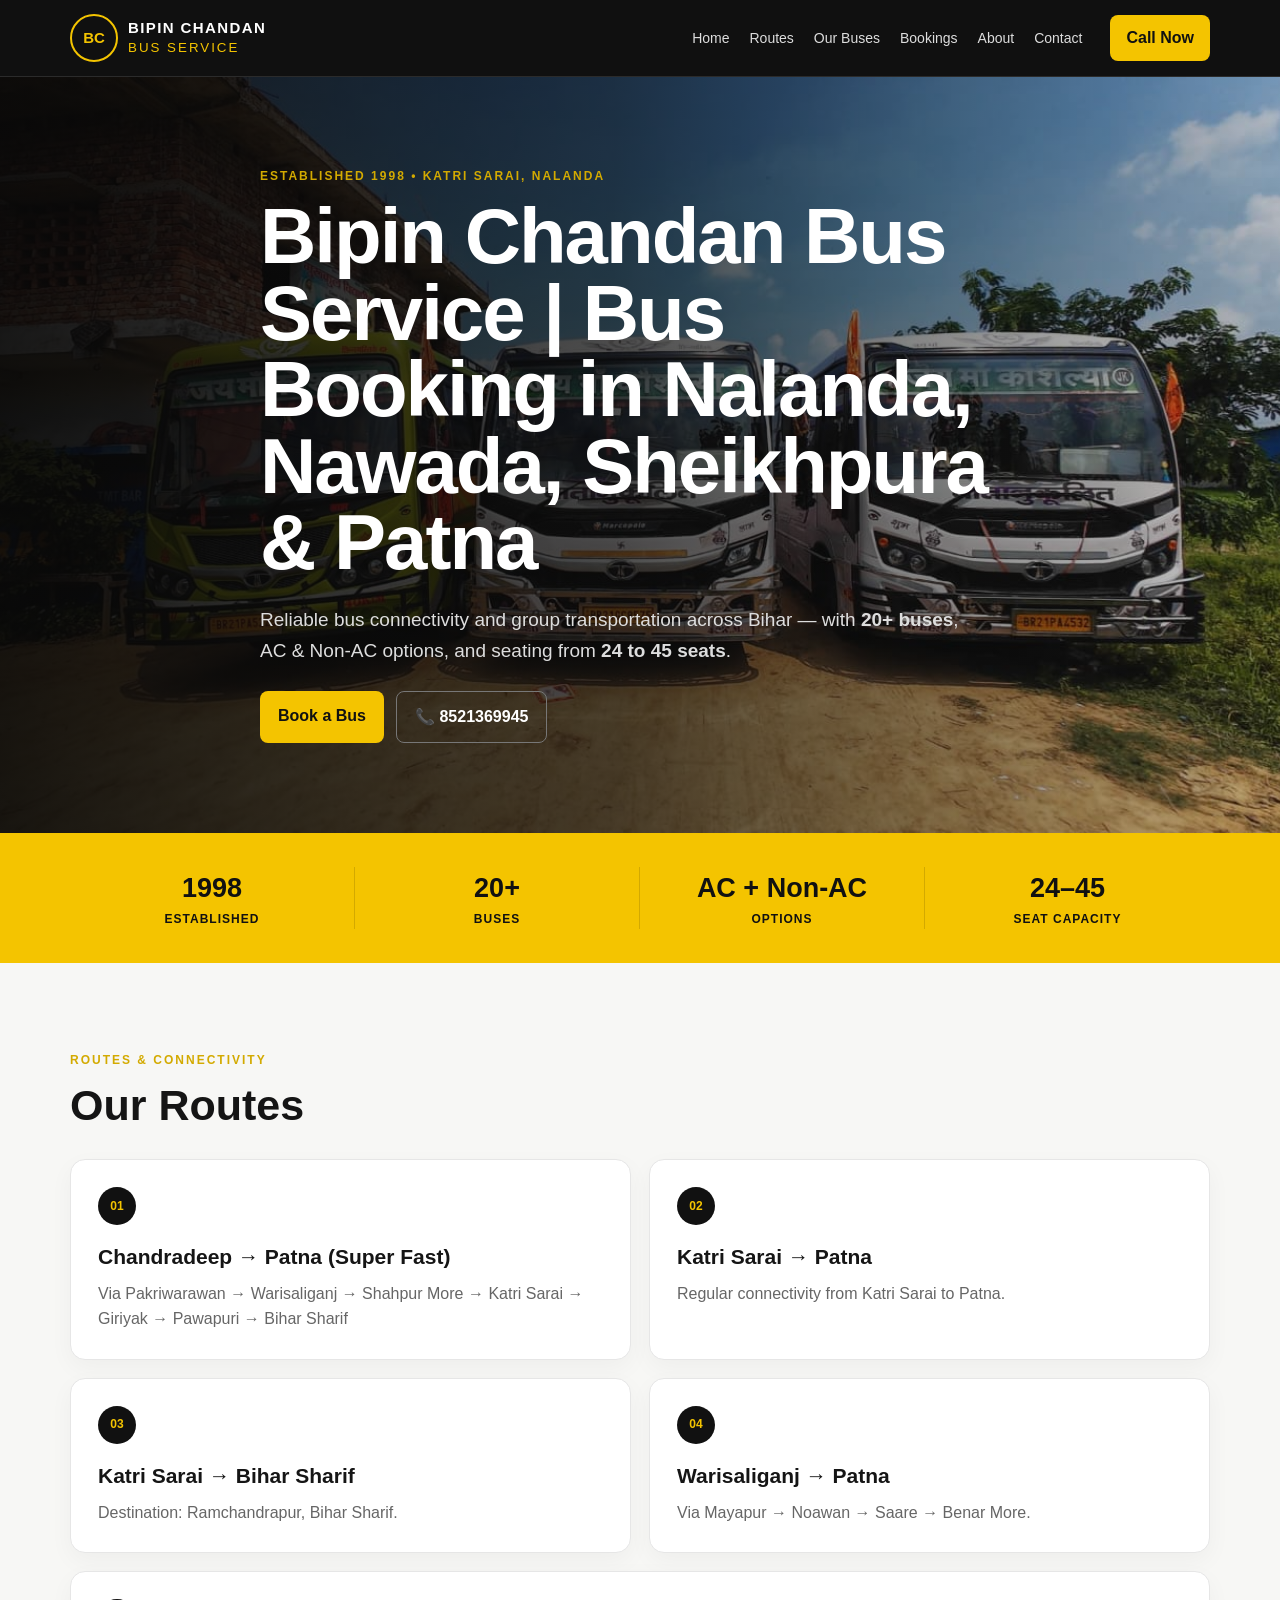
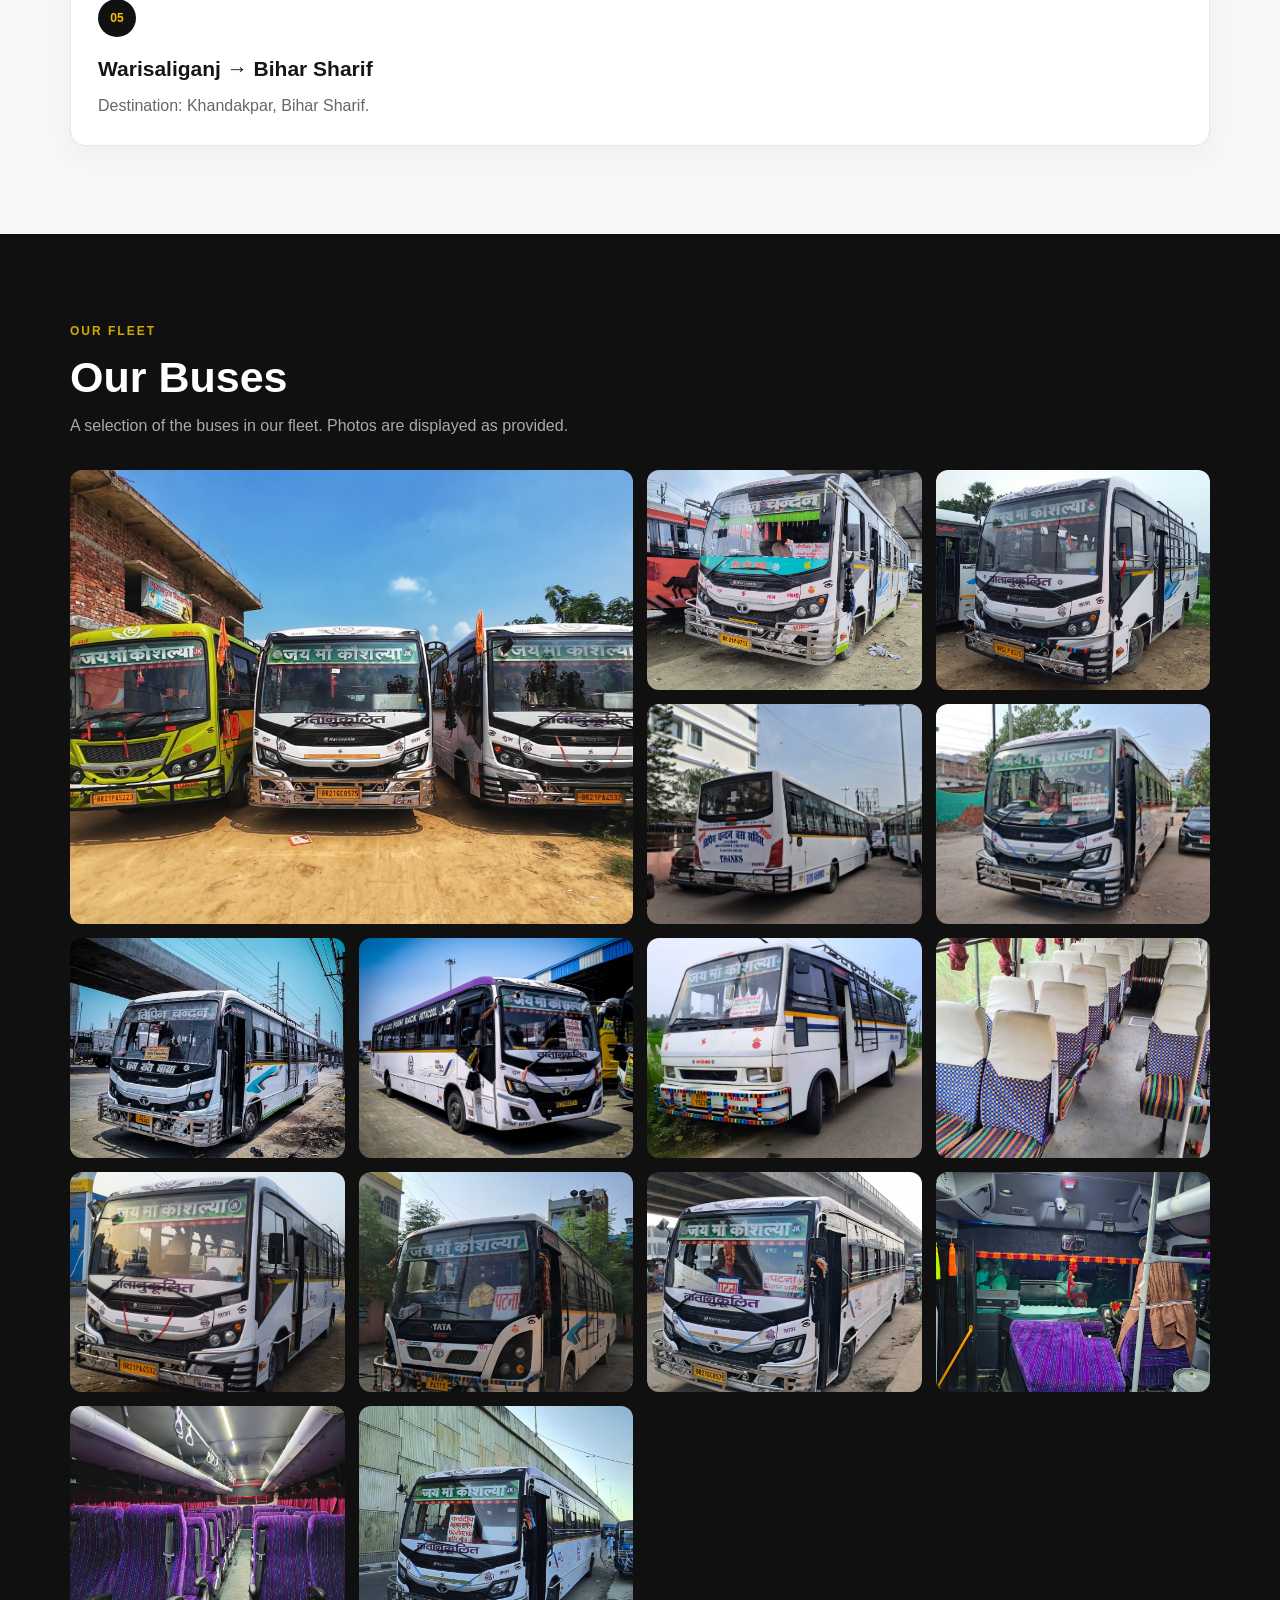
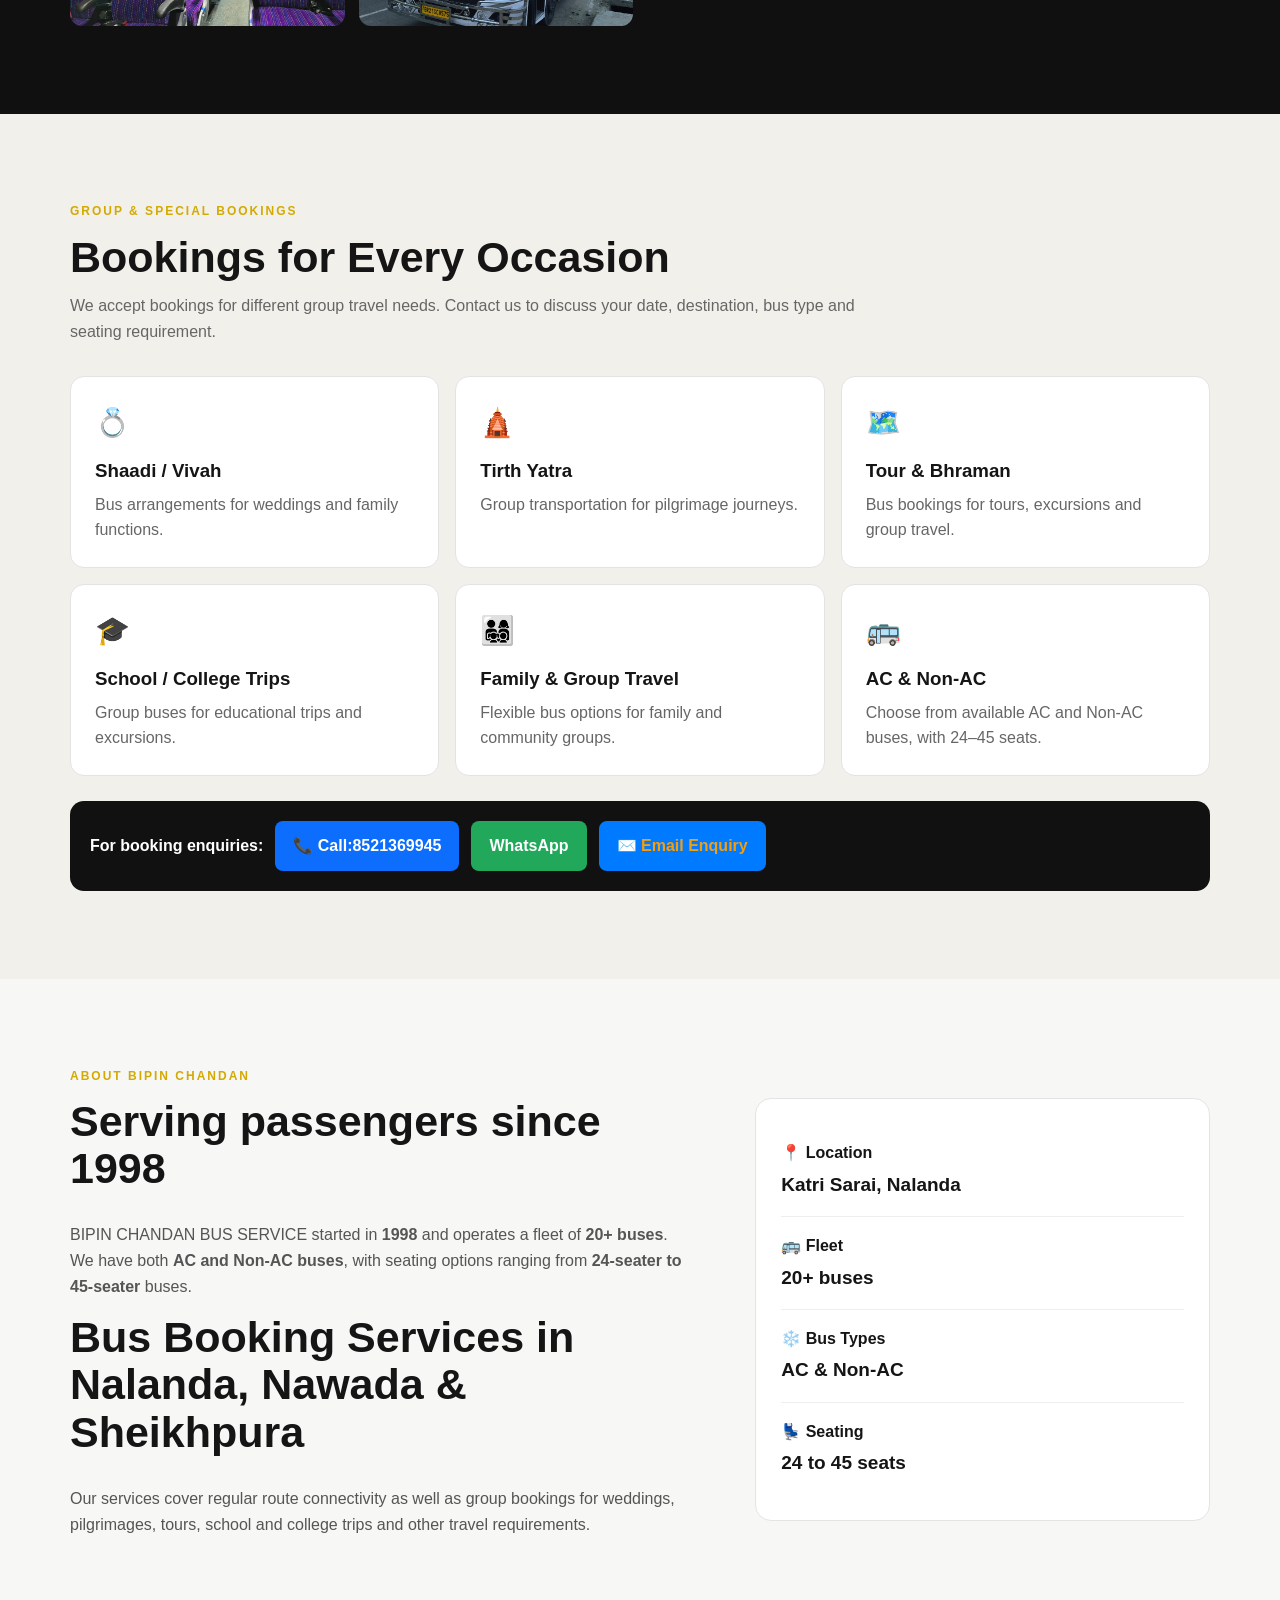
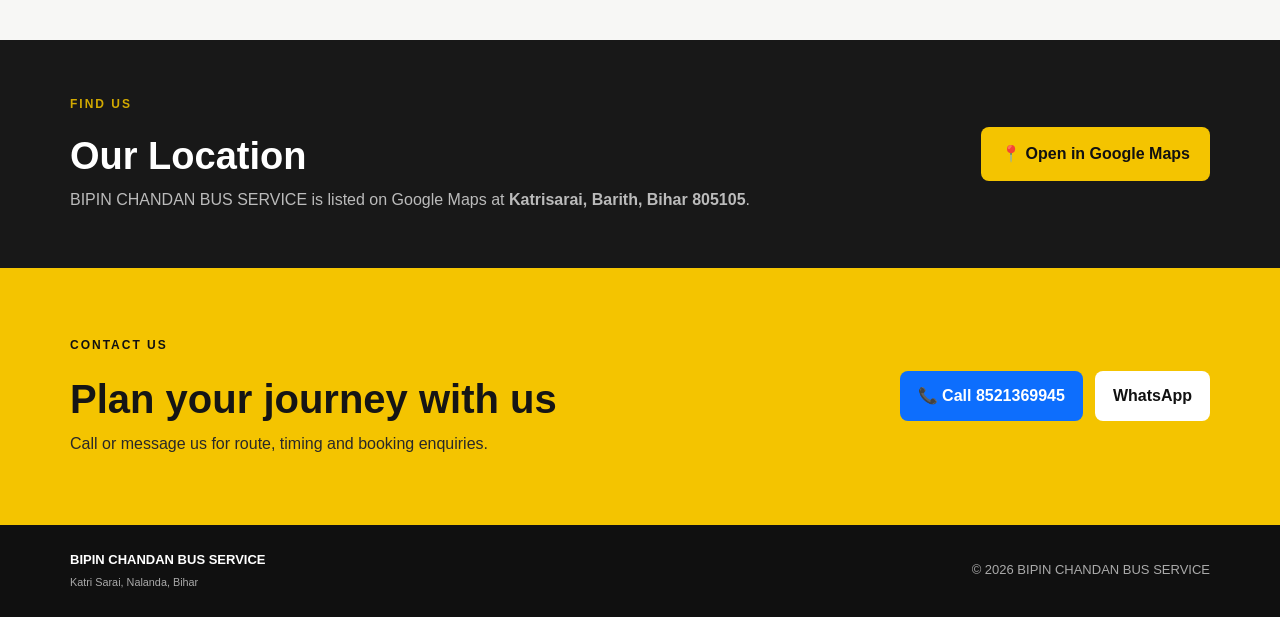
==== index.html @ 7e7c0ac3 "Update index.html" ====
<!DOCTYPE html>
<html lang="en">
<head>
<meta charset="UTF-8"><meta name="viewport" content="width=device-width, initial-scale=1.0">
<title>Bipin Chandan Bus Service | Bus Booking in Nalanda, Nawada & Sheikhpura, Bihar</title>

<meta name="description" content="Bipin Chandan Bus Service, Katri Sarai, Nalanda, Bihar — Bus booking services in Nalanda, Nawada and Sheikhpura. AC and Non-AC buses from 24 to 45 seats for weddings, tours, Tirth Yatra, school and college trips.">
<link rel="stylesheet" href="style.css">
</head>
<body>
<header><div class="container nav">
<a class="brand" href="#home"><div class="brand-icon">BC</div><span><b>BIPIN CHANDAN</b><small>BUS SERVICE</small></span></a>
<nav><a href="#home">Home</a><a href="#routes">Routes</a><a href="#fleet">Our Buses</a><a href="#bookings">Bookings</a><a href="#about">About</a><a href="#contact">Contact</a></nav>
<a class="call" href="tel:8521369945">Call Now</a>
</div></header>

<section id="home" class="hero">
<div class="hero-overlay"></div><div class="container hero-content">
<p class="eyebrow">ESTABLISHED 1998 • KATRI SARAI, NALANDA</p>
<h1>Bipin Chandan Bus Service | Bus Booking in Nalanda, Nawada, Sheikhpura & Patna</h1>
<p>Reliable bus connectivity and group transportation across Bihar — with <b>20+ buses</b>, AC &amp; Non-AC options, and seating from <b>24 to 45 seats</b>.</p>
<div class="buttons"><a class="btn yellow" href="#bookings">Book a Bus</a><a class="btn outline" href="tel:8521369945">📞 8521369945</a></div>
</div></section>

<section class="stats"><div class="container stat-grid">
<div><strong>1998</strong><span>Established</span></div><div><strong>20+</strong><span>Buses</span></div><div><strong>AC + Non-AC</strong><span>Options</span></div><div><strong>24–45</strong><span>Seat Capacity</span></div>
</div></section>

<section id="routes" class="section"><div class="container">
<p class="eyebrow">ROUTES &amp; CONNECTIVITY</p><h2>Our Routes</h2>
<div class="routes">
<article><span>01</span><h3>Chandradeep → Patna (Super Fast) </h3><p>  Via Pakriwarawan → Warisaliganj → Shahpur More → Katri Sarai → Giriyak → Pawapuri → Bihar Sharif </p></article>
<article><span>02</span><h3>Katri Sarai → Patna</h3><p>Regular connectivity from Katri Sarai to Patna.</p></article>
<article><span>03</span><h3>Katri Sarai → Bihar Sharif</h3><p>Destination: Ramchandrapur, Bihar Sharif.</p></article>
<article><span>04</span><h3>Warisaliganj → Patna</h3><p>Via Mayapur → Noawan → Saare → Benar More.</p></article>
<article><span>05</span><h3>Warisaliganj → Bihar Sharif</h3><p>Destination: Khandakpar, Bihar Sharif.</p></article>
</div>
</div></section>

<section id="fleet" class="section dark"><div class="container">
<p class="eyebrow">OUR FLEET</p><h2>Our Buses</h2><p class="lead">A selection of the buses in our fleet. Photos are displayed as provided.</p>
<div class="gallery">
<figure class="large"><img src="images/bus-1.jpeg" alt="Bipin Chandan Bus Service bus photo 1" loading="lazy"></figure><figure class=""><img src="images/bus-2.jpeg" alt="Bipin Chandan Bus Service bus photo 2" loading="lazy"></figure><figure class=""><img src="images/bus-3.jpeg" alt="Bipin Chandan Bus Service bus photo 3" loading="lazy"></figure><figure class=""><img src="images/bus-4.jpeg" alt="Bipin Chandan Bus Service bus photo 4" loading="lazy"></figure><figure class=""><img src="images/bus-5.jpeg" alt="Bipin Chandan Bus Service bus photo 5" loading="lazy"></figure><figure class=""><img src="images/bus-6.jpeg" alt="Bipin Chandan Bus Service bus photo 6" loading="lazy"></figure><figure class=""><img src="images/bus-7.jpeg" alt="Bipin Chandan Bus Service bus photo 7" loading="lazy"></figure><figure class=""><img src="images/bus-8.jpeg" alt="Bipin Chandan Bus Service bus photo 8" loading="lazy"></figure><figure class=""><img src="images/bus-9.jpeg" alt="Bipin Chandan Bus Service bus photo 9" loading="lazy"></figure><figure class=""><img src="images/bus-10.jpeg" alt="Bipin Chandan Bus Service bus photo 10" loading="lazy"></figure><figure class=""><img src="images/bus-11.jpeg" alt="Bipin Chandan Bus Service bus photo 11" loading="lazy"></figure><figure class=""><img src="images/bus-12.jpeg" alt="Bipin Chandan Bus Service bus photo 12" loading="lazy"></figure><figure class=""><img src="images/bus-13.jpeg" alt="Bipin Chandan Bus Service bus photo 13" loading="lazy"></figure><figure class=""><img src="images/bus-14.jpeg" alt="Bipin Chandan Bus Service bus photo 14" loading="lazy"></figure><figure class=""><img src="images/bus-15.jpeg" alt="Bipin Chandan Bus Service bus photo 15" loading="lazy"></figure>
</div>
</div></section>

<section id="bookings" class="section booking"><div class="container">
<p class="eyebrow">GROUP &amp; SPECIAL BOOKINGS</p><h2>Bookings for Every Occasion</h2>
<p class="lead2">We accept bookings for different group travel needs. Contact us to discuss your date, destination, bus type and seating requirement.</p>
<div class="booking-grid">
<div><div class="booking-icon">💍</div><h3>Shaadi / Vivah</h3><p>Bus arrangements for weddings and family functions.</p></div>
<div><div class="booking-icon">🛕</div><h3>Tirth Yatra</h3><p>Group transportation for pilgrimage journeys.</p></div>
<div><div class="booking-icon">🗺️</div><h3>Tour &amp; Bhraman</h3><p>Bus bookings for tours, excursions and group travel.</p></div>
<div><div class="booking-icon">🎓</div><h3>School / College Trips</h3><p>Group buses for educational trips and excursions.</p></div>
<div><div class="booking-icon">👨‍👩‍👧‍👦</div><h3>Family &amp; Group Travel</h3><p>Flexible bus options for family and community groups.</p></div>
<div><div class="booking-icon">🚌</div><h3>AC &amp; Non-AC</h3><p>Choose from available AC and Non-AC buses, with 24–45 seats.</p></div>
</div>
<div class="booking-cta"><b>For booking enquiries:</b><a class="btn black" href="tel:8521369945">📞 Call:8521369945</a><a class="btn whatsapp" target="_blank" href="https://wa.me/918521369945?text=Hello%20BIPIN%20CHANDAN%20BUS%20SERVICE%2C%20I%20want%20to%20make%20a%20bus%20booking.">WhatsApp <a class="btn email" href="mailto:bipinchandanbusservice@gmail.com">
  ✉️ Email Enquiry
</a></a></div>
</div></section> 

<section id="about" class="section"><div class="container about">
<div><p class="eyebrow">ABOUT BIPIN CHANDAN</p><h2>Serving passengers since 1998</h2>
<p>BIPIN CHANDAN BUS SERVICE started in <b>1998</b> and operates a fleet of <b>20+ buses</b>. We have both <b>AC and Non-AC buses</b>, with seating options ranging from <b>24-seater to 45-seater</b> buses.</p>
<h2>Bus Booking Services in Nalanda, Nawada & Sheikhpura</h2> 
<p>Our services cover regular route connectivity as well as group bookings for weddings, pilgrimages, tours, school and college trips and other travel requirements.</p>
</div>
<div class="facts"><div><b>📍 Location</b><strong>Katri Sarai, Nalanda</strong></div><div><b>🚌 Fleet</b><strong>20+ buses</strong></div><div><b>❄️ Bus Types</b><strong>AC &amp; Non-AC</strong></div><div><b>💺 Seating</b><strong>24 to 45 seats</strong></div></div>
</div></section>

<section class="map-section"><div class="container map-inner">
<div><p class="eyebrow">FIND US</p><h2>Our Location</h2><p>BIPIN CHANDAN BUS SERVICE is listed on Google Maps at <b>Katrisarai, Barith, Bihar 805105</b>.</p></div>
<a class="map-btn" target="_blank" href="https://www.google.com/maps/search/?api=1&query=Bipin%20Chandan%20Bus%20Service%2C%20Katrisarai%2C%20Barith%2C%20Bihar%20805105&query_place_id=ChIJ19U-9mxZ8jkRuvZcLR-6-lc">📍 Open in Google Maps</a>
</div></section>

<section id="contact" class="contact"><div class="container contact-inner">
<div><p class="eyebrow darkey">CONTACT US</p><h2>Plan your journey with us</h2><p>Call or message us for route, timing and booking enquiries.</p></div>
<div class="buttons"><a class="btn black" href="tel:8521369945">📞 Call 8521369945</a><a class="btn white" target="_blank" href="https://wa.me/918521369945?text=Hello%20BIPIN%20CHANDAN%20BUS%20SERVICE%2C%20I%20want%20to know about your bus service.">WhatsApp</a></div>
</div></section>
<footer><div class="container foot"><div><b>BIPIN CHANDAN BUS SERVICE</b><small>Katri Sarai, Nalanda, Bihar</small></div><div>© 2026 BIPIN CHANDAN BUS SERVICE</div></div></footer>
---- style.css ----
*{box-sizing:border-box;margin:0;padding:0}html{scroll-behavior:smooth}body{font-family:Arial,Helvetica,sans-serif;background:#f7f7f5;color:#151515;line-height:1.6}.container{width:min(1140px,92%);margin:auto}header{position:sticky;top:0;z-index:20;background:#101010;color:#fff;border-bottom:1px solid #2b2b2b}.nav{min-height:76px;display:flex;align-items:center;gap:28px}.brand{display:flex;align-items:center;gap:10px;color:#fff;text-decoration:none;margin-right:auto}.brand-icon{width:48px;height:48px;border:2px solid #f4c400;border-radius:50%;display:flex;align-items:center;justify-content:center;color:#f4c400;font-weight:900;font-size:15px}.brand b,.brand small{display:block;line-height:1.1}.brand b{letter-spacing:1.4px;font-size:15px}.brand small{color:#f4c400;letter-spacing:2px;margin-top:4px}.nav nav{display:flex;gap:20px}.nav nav a{color:#ddd;text-decoration:none;font-size:14px}.call{background:#f4c400;color:#111;text-decoration:none;font-weight:800;padding:10px 16px;border-radius:8px}.hero{position:relative;min-height:650px;display:flex;align-items:center;background:url('images/bus-1.jpeg') center/cover no-repeat;color:#fff}.hero-overlay{position:absolute;inset:0;background:linear-gradient(90deg,#080808ed 0%,#080808b8 48%,#08080835 100%)}.hero-content{position:relative;padding:90px 0;max-width:760px}.eyebrow{color:#d3aa00;font-size:12px;font-weight:900;letter-spacing:2px;margin-bottom:12px}.hero h1{font-size:clamp(44px,6.5vw,78px);line-height:.98;letter-spacing:-2px}.hero h1 span{color:#f4c400}.hero p:not(.eyebrow){font-size:19px;color:#ddd;max-width:700px;margin:25px 0}.buttons{display:flex;gap:12px;flex-wrap:wrap}.btn{display:inline-block;text-decoration:none;font-weight:800;border-radius:8px;padding:12px 18px}.yellow{background:#f4c400;color:#111}.outline{border:1px solid #777;color:#fff}.stats{background:#f4c400;color:#111}.stat-grid{display:grid;grid-template-columns:repeat(4,1fr);min-height:130px;align-items:center;text-align:center}.stat-grid div{border-right:1px solid #0002}.stat-grid div:last-child{border:0}.stat-grid strong,.stat-grid span{display:block}.stat-grid strong{font-size:27px}.stat-grid span{font-size:12px;font-weight:800;letter-spacing:1px;text-transform:uppercase}.section{padding:88px 0}.section h2{font-size:43px;line-height:1.1;margin-bottom:30px}.routes{display:grid;grid-template-columns:repeat(2,1fr);gap:18px}.routes article{background:#fff;border:1px solid #e6e6e6;border-radius:15px;padding:27px;box-shadow:0 8px 25px #0000000a}.routes article:last-child{grid-column:span 2}.routes span{display:inline-flex;width:38px;height:38px;align-items:center;justify-content:center;border-radius:50%;background:#111;color:#f4c400;font-weight:900;font-size:12px;margin-bottom:15px}.routes h3{font-size:21px;margin-bottom:7px}.routes p{color:#666}.dark{background:#101010;color:#fff}.lead{color:#aaa;margin-top:-18px;margin-bottom:32px}.gallery{display:grid;grid-template-columns:repeat(4,1fr);grid-auto-rows:220px;gap:14px}.gallery figure{overflow:hidden;border-radius:12px;background:#222}.gallery figure.large{grid-column:span 2;grid-row:span 2}.gallery img{width:100%;height:100%;object-fit:cover;display:block;transition:transform .4s}.gallery figure:hover img{transform:scale(1.04)}.booking{background:#f2f0eb}.lead2{color:#666;max-width:800px;margin:-18px 0 32px}.booking-grid{display:grid;grid-template-columns:repeat(3,1fr);gap:16px}.booking-grid>div{background:#fff;border:1px solid #e3e3e3;border-radius:14px;padding:24px}.booking-icon{font-size:28px;margin-bottom:10px}.booking-grid h3{margin-bottom:6px}.booking-grid p{color:#666}.booking-cta{margin-top:25px;background:#111;color:#fff;border-radius:14px;padding:20px;display:flex;align-items:center;gap:12px;flex-wrap:wrap}.black{background:#111;color:#fff}.whatsapp{background:#22a85a;color:#fff}.about{display:grid;grid-template-columns:1.15fr .85fr;gap:70px;align-items:center}.about p:not(.eyebrow){color:#555;margin-bottom:15px}.facts{background:#fff;border:1px solid #e4e4e4;border-radius:16px;padding:25px}.facts div{padding:16px 0;border-bottom:1px solid #eee}.facts div:last-child{border:0}.facts b,.facts strong{display:block}.facts strong{font-size:19px;margin-top:4px}.map-section{padding:55px 0;background:#181818;color:#fff}.map-inner{display:flex;justify-content:space-between;align-items:center;gap:30px}.map-inner h2{font-size:38px}.map-inner p:not(.eyebrow){color:#bbb;max-width:700px}.map-btn{background:#f4c400;color:#111;text-decoration:none;font-weight:900;border-radius:8px;padding:14px 20px;white-space:nowrap}.contact{background:#f4c400;padding:68px 0}.contact-inner{display:flex;justify-content:space-between;align-items:center;gap:30px}.darkey{color:#111}.contact h2{font-size:40px}.contact p:not(.eyebrow){color:#282828}.white{background:#fff;color:#111}.foot{min-height:92px;display:flex;justify-content:space-between;align-items:center;gap:20px;color:#aaa;font-size:13px}.foot b{color:#fff}.foot small{display:block;margin-top:3px}footer{background:#101010}@media(max-width:850px){.nav nav{display:none}.hero{min-height:570px}.stat-grid{grid-template-columns:repeat(2,1fr);padding:20px 0}.stat-grid div{margin:10px 0}.routes{grid-template-columns:1fr}.routes article:last-child{grid-column:auto}.gallery{grid-template-columns:repeat(2,1fr);grid-auto-rows:220px}.gallery figure.large{grid-column:span 2;grid-row:span 1}.booking-grid{grid-template-columns:1fr 1fr}.about{grid-template-columns:1fr;gap:35px}.map-inner{display:block}.map-btn{display:inline-block;margin-top:20px}.contact-inner{display:block}.contact .buttons{margin-top:25px}.section h2{font-size:35px}}@media(max-width:480px){.brand-icon{width:42px;height:42px}.brand b{font-size:13px}.brand small{font-size:10px}.call{padding:9px 11px;font-size:13px}.hero-content{padding:70px 0}.hero h1{font-size:43px}.gallery{grid-template-columns:1fr}.gallery figure.large{grid-column:auto}.booking-grid{grid-template-columns:1fr}.foot{display:block;padding:25px 0}.foot>div+div{margin-top:12px}}
.facts a,.email-fallback a{color:inherit;text-decoration:none}
.btn.email {
  background: #007bff;
  color: #f59e0b;
  border: none;
}
.btn.black {
  background: #0d6efd;
  color: #ffffff;
  border: none;
}
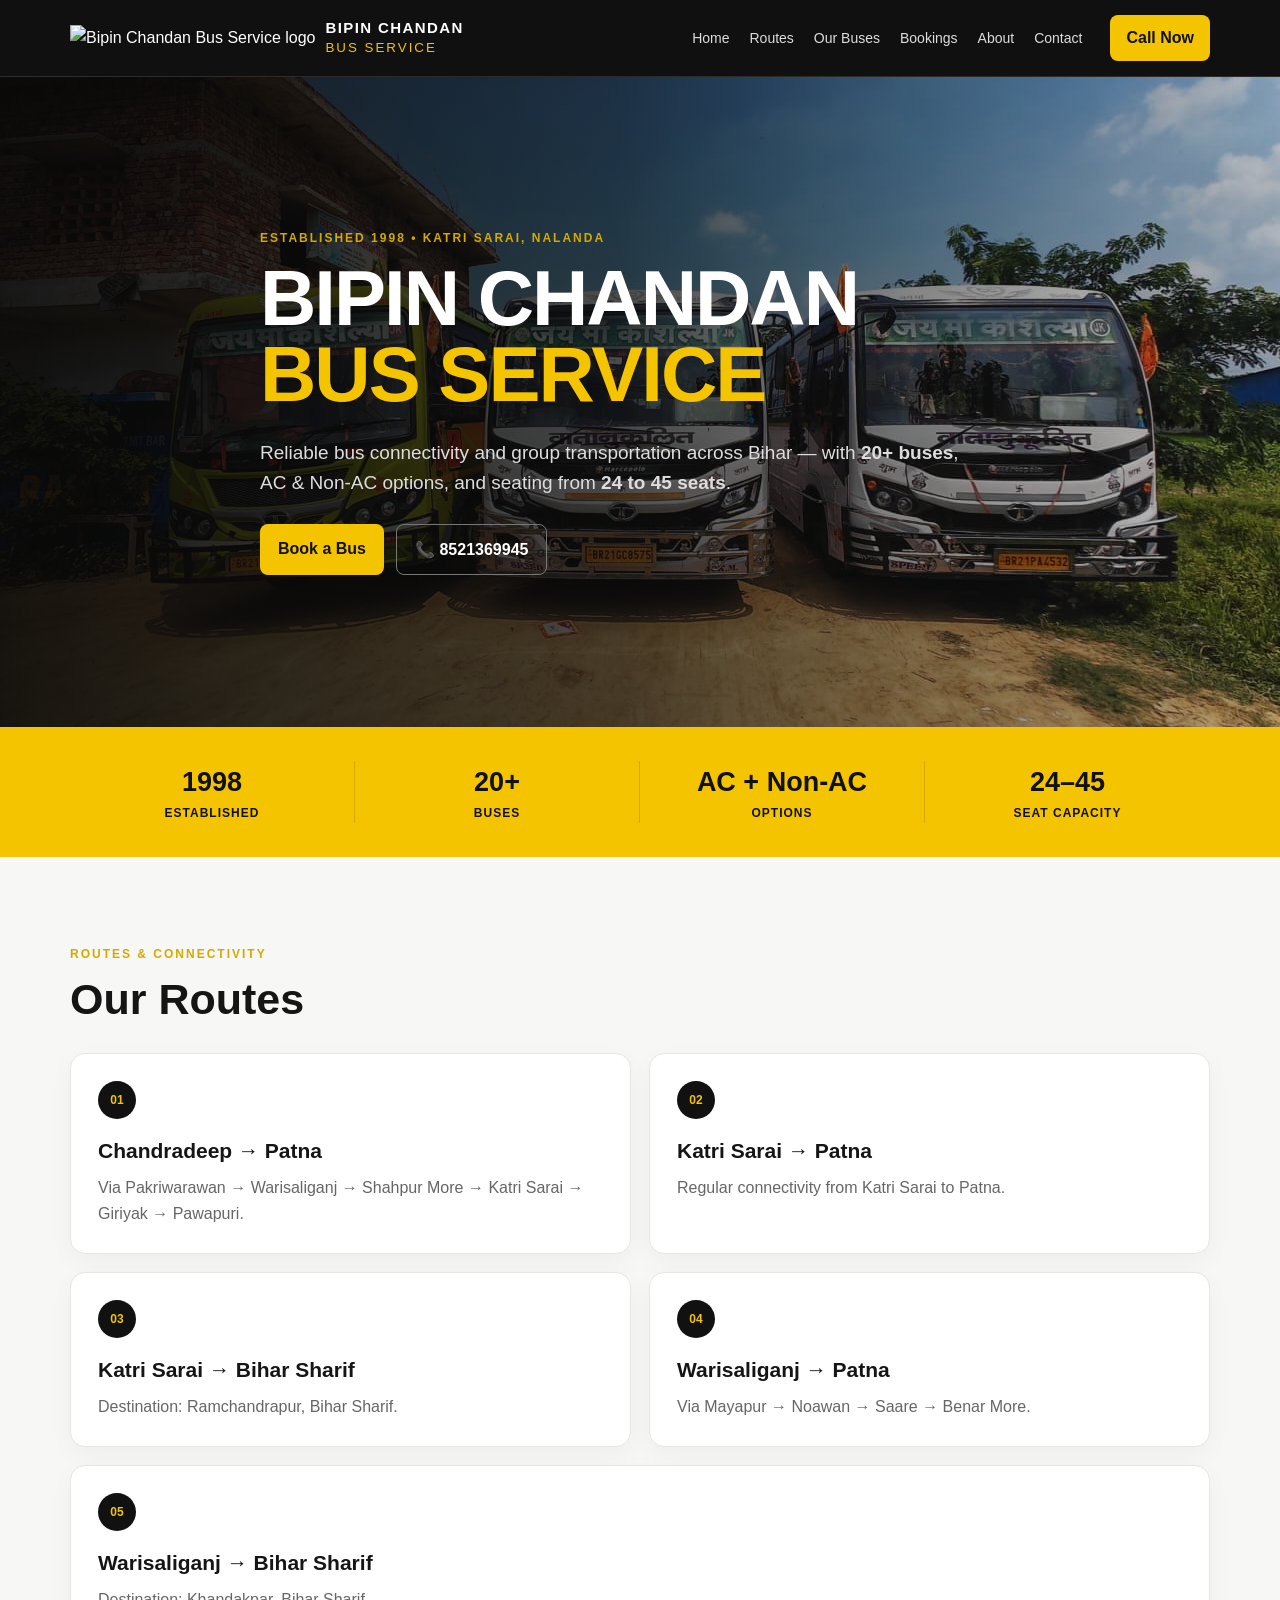
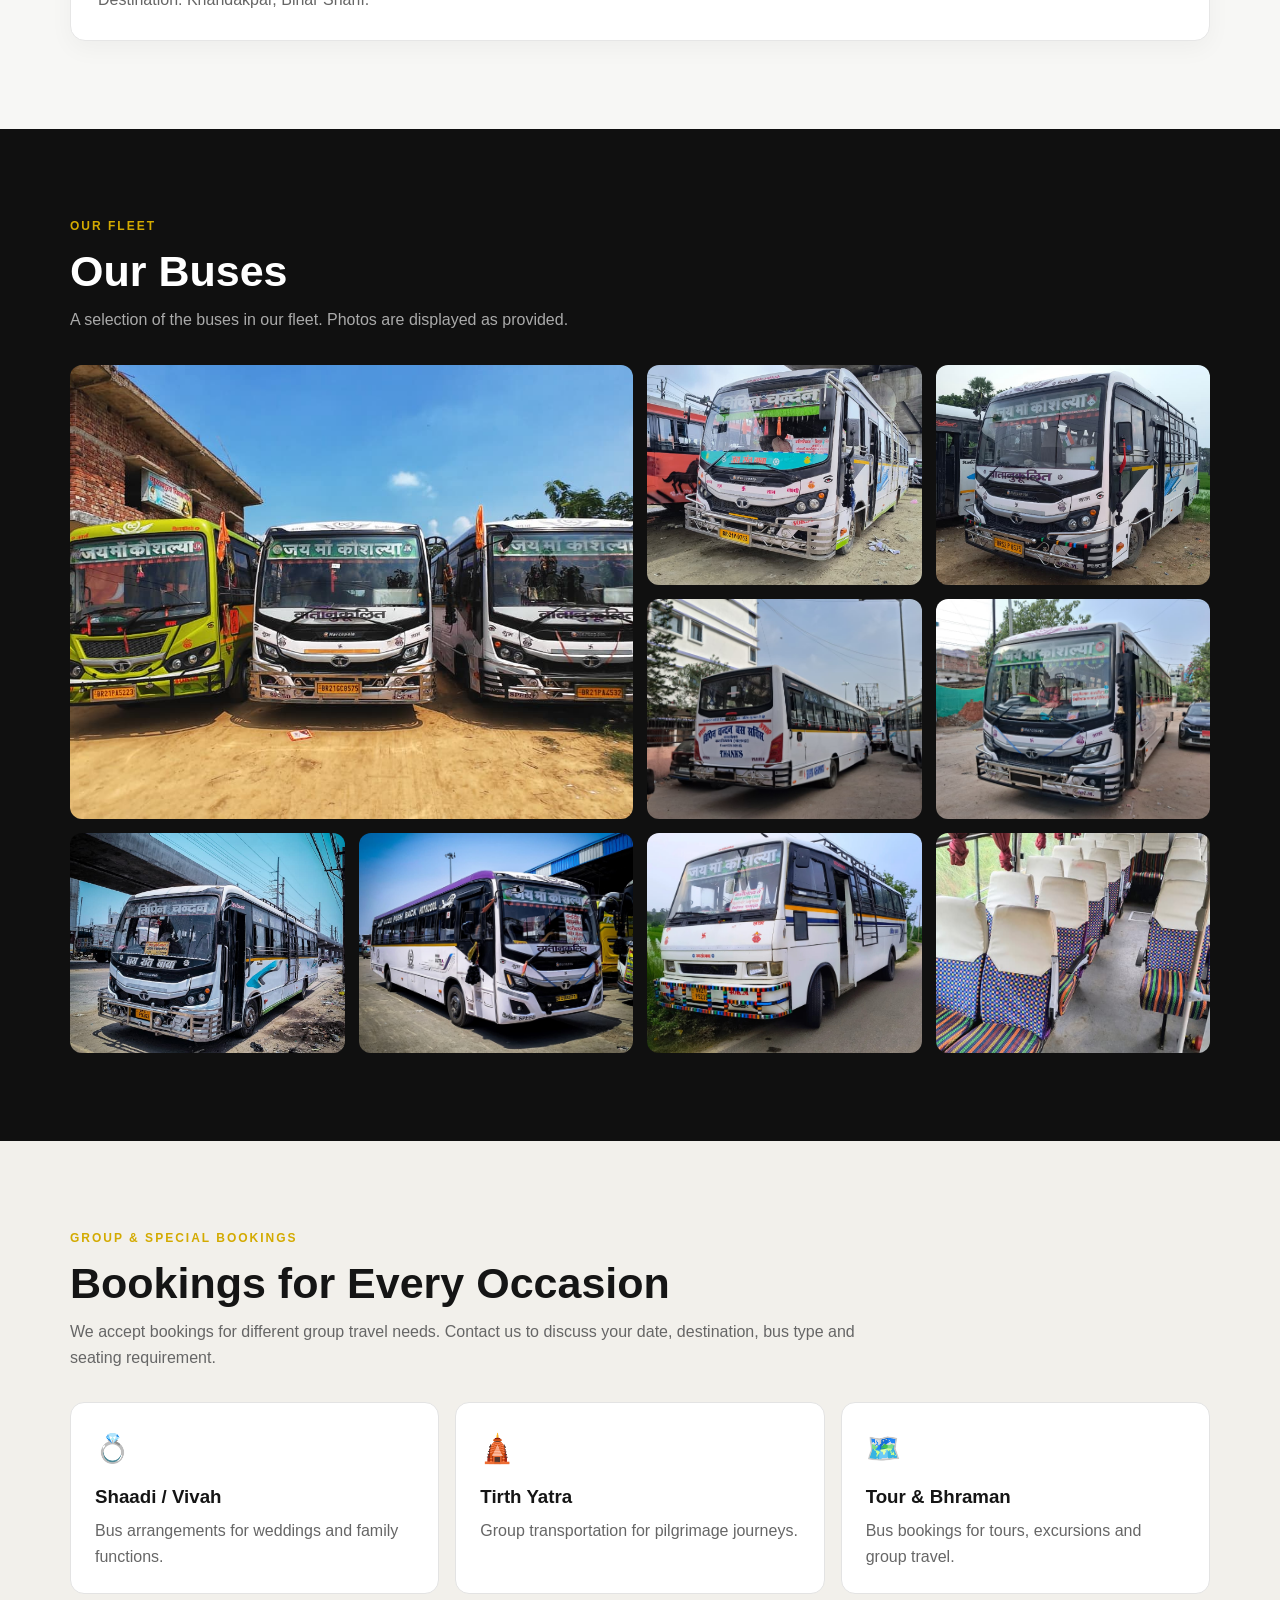
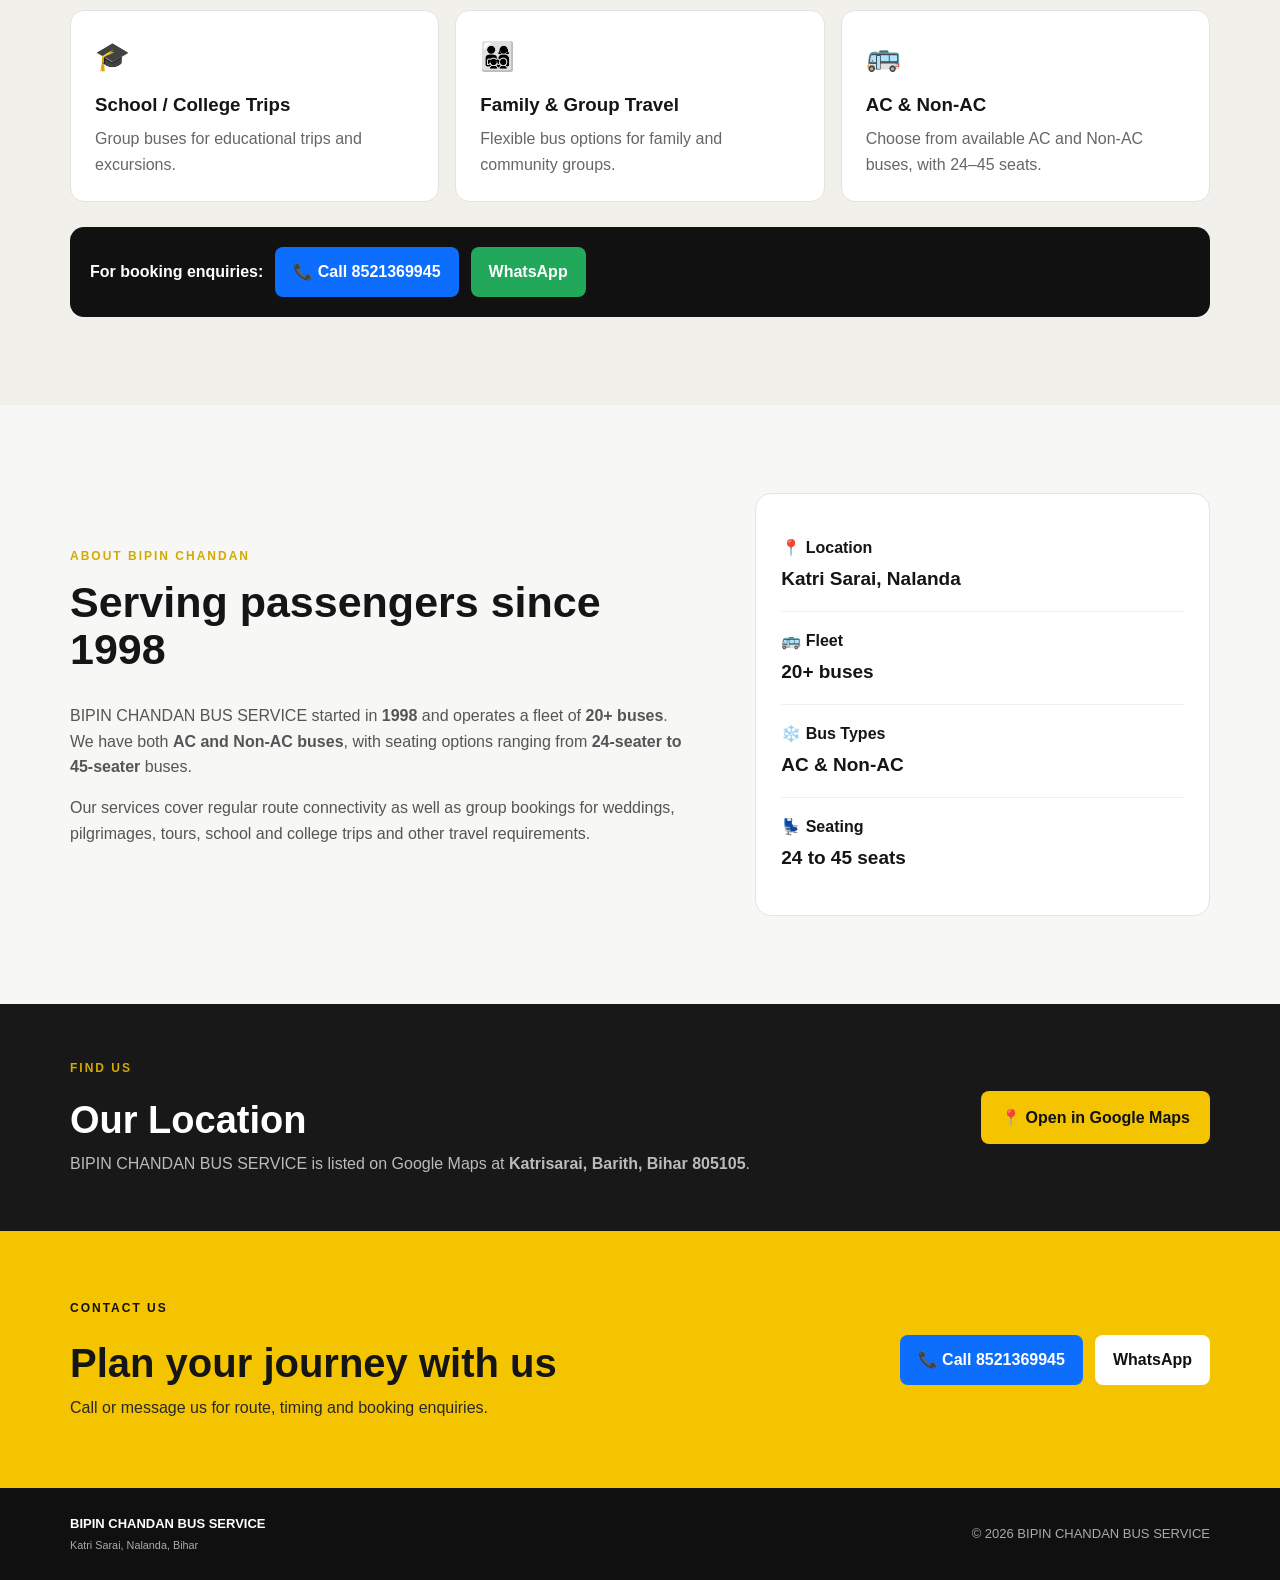
==== commit c71175e5: "Update index.html" ====
--- a/index.html
+++ b/index.html
@@ -2,14 +2,14 @@
 <html lang="en">
 <head>
 <meta charset="UTF-8"><meta name="viewport" content="width=device-width, initial-scale=1.0">
-<title>Bipin Chandan Bus Service | Bus Booking in Nalanda, Nawada & Sheikhpura, Bihar</title>
-
-<meta name="description" content="Bipin Chandan Bus Service, Katri Sarai, Nalanda, Bihar — Bus booking services in Nalanda, Nawada and Sheikhpura. AC and Non-AC buses from 24 to 45 seats for weddings, tours, Tirth Yatra, school and college trips.">
+<title>BIPIN CHANDAN BUS SERVICE | Katri Sarai, Nalanda</title>
+<meta name="description" content="BIPIN CHANDAN BUS SERVICE, established in 1998. 20+ AC and Non-AC buses from 24 to 45 seats. Bus routes, group bookings, wedding bookings, pilgrimages, school and college trips.">
+<link rel="icon" type="image/jpeg" href="images/logo.jpeg">
 <link rel="stylesheet" href="style.css">
 </head>
 <body>
 <header><div class="container nav">
-<a class="brand" href="#home"><div class="brand-icon">BC</div><span><b>BIPIN CHANDAN</b><small>BUS SERVICE</small></span></a>
+<a class="brand" href="#home"><img class="brand-logo" src="images/logo.jpeg" alt="Bipin Chandan Bus Service logo"><span><b>BIPIN CHANDAN</b><small>BUS SERVICE</small></span></a>
 <nav><a href="#home">Home</a><a href="#routes">Routes</a><a href="#fleet">Our Buses</a><a href="#bookings">Bookings</a><a href="#about">About</a><a href="#contact">Contact</a></nav>
 <a class="call" href="tel:8521369945">Call Now</a>
 </div></header>
@@ -17,7 +17,7 @@
 <section id="home" class="hero">
 <div class="hero-overlay"></div><div class="container hero-content">
 <p class="eyebrow">ESTABLISHED 1998 • KATRI SARAI, NALANDA</p>
-<h1>Bipin Chandan Bus Service | Bus Booking in Nalanda, Nawada, Sheikhpura & Patna</h1>
+<h1>BIPIN CHANDAN<br><span>BUS SERVICE</span></h1>
 <p>Reliable bus connectivity and group transportation across Bihar — with <b>20+ buses</b>, AC &amp; Non-AC options, and seating from <b>24 to 45 seats</b>.</p>
 <div class="buttons"><a class="btn yellow" href="#bookings">Book a Bus</a><a class="btn outline" href="tel:8521369945">📞 8521369945</a></div>
 </div></section>
@@ -29,7 +29,7 @@
 <section id="routes" class="section"><div class="container">
 <p class="eyebrow">ROUTES &amp; CONNECTIVITY</p><h2>Our Routes</h2>
 <div class="routes">
-<article><span>01</span><h3>Chandradeep → Patna (Super Fast) </h3><p>  Via Pakriwarawan → Warisaliganj → Shahpur More → Katri Sarai → Giriyak → Pawapuri → Bihar Sharif </p></article>
+<article><span>01</span><h3>Chandradeep → Patna</h3><p>Via Pakriwarawan → Warisaliganj → Shahpur More → Katri Sarai → Giriyak → Pawapuri.</p></article>
 <article><span>02</span><h3>Katri Sarai → Patna</h3><p>Regular connectivity from Katri Sarai to Patna.</p></article>
 <article><span>03</span><h3>Katri Sarai → Bihar Sharif</h3><p>Destination: Ramchandrapur, Bihar Sharif.</p></article>
 <article><span>04</span><h3>Warisaliganj → Patna</h3><p>Via Mayapur → Noawan → Saare → Benar More.</p></article>
@@ -40,7 +40,15 @@
 <section id="fleet" class="section dark"><div class="container">
 <p class="eyebrow">OUR FLEET</p><h2>Our Buses</h2><p class="lead">A selection of the buses in our fleet. Photos are displayed as provided.</p>
 <div class="gallery">
-<figure class="large"><img src="images/bus-1.jpeg" alt="Bipin Chandan Bus Service bus photo 1" loading="lazy"></figure><figure class=""><img src="images/bus-2.jpeg" alt="Bipin Chandan Bus Service bus photo 2" loading="lazy"></figure><figure class=""><img src="images/bus-3.jpeg" alt="Bipin Chandan Bus Service bus photo 3" loading="lazy"></figure><figure class=""><img src="images/bus-4.jpeg" alt="Bipin Chandan Bus Service bus photo 4" loading="lazy"></figure><figure class=""><img src="images/bus-5.jpeg" alt="Bipin Chandan Bus Service bus photo 5" loading="lazy"></figure><figure class=""><img src="images/bus-6.jpeg" alt="Bipin Chandan Bus Service bus photo 6" loading="lazy"></figure><figure class=""><img src="images/bus-7.jpeg" alt="Bipin Chandan Bus Service bus photo 7" loading="lazy"></figure><figure class=""><img src="images/bus-8.jpeg" alt="Bipin Chandan Bus Service bus photo 8" loading="lazy"></figure><figure class=""><img src="images/bus-9.jpeg" alt="Bipin Chandan Bus Service bus photo 9" loading="lazy"></figure><figure class=""><img src="images/bus-10.jpeg" alt="Bipin Chandan Bus Service bus photo 10" loading="lazy"></figure><figure class=""><img src="images/bus-11.jpeg" alt="Bipin Chandan Bus Service bus photo 11" loading="lazy"></figure><figure class=""><img src="images/bus-12.jpeg" alt="Bipin Chandan Bus Service bus photo 12" loading="lazy"></figure><figure class=""><img src="images/bus-13.jpeg" alt="Bipin Chandan Bus Service bus photo 13" loading="lazy"></figure><figure class=""><img src="images/bus-14.jpeg" alt="Bipin Chandan Bus Service bus photo 14" loading="lazy"></figure><figure class=""><img src="images/bus-15.jpeg" alt="Bipin Chandan Bus Service bus photo 15" loading="lazy"></figure>
+<figure class="large"><img src="images/bus-1.jpeg" alt="Bipin Chandan Bus Service bus interior 1" loading="lazy"></figure>
+<figure><img src="images/bus-2.jpeg" alt="Bipin Chandan Bus Service bus interior 2" loading="lazy"></figure>
+<figure><img src="images/bus-3.jpeg" alt="Bipin Chandan Bus Service bus exterior 1" loading="lazy"></figure>
+<figure><img src="images/bus-4.jpeg" alt="Bipin Chandan Bus Service bus exterior 2" loading="lazy"></figure>
+<figure><img src="images/bus-5.jpeg" alt="Bipin Chandan Bus Service bus rear view" loading="lazy"></figure>
+<figure><img src="images/bus-6.jpeg" alt="Bipin Chandan Bus Service bus interior 3" loading="lazy"></figure>
+<figure><img src="images/bus-7.jpeg" alt="Bipin Chandan Bus Service bus interior 4" loading="lazy"></figure>
+<figure><img src="images/bus-8.jpeg" alt="Bipin Chandan Bus Service bus exterior 3" loading="lazy"></figure>
+<figure><img src="images/bus-9.jpeg" alt="Bipin Chandan Bus Service bus interior 5" loading="lazy"></figure>
 </div>
 </div></section>
 
@@ -55,15 +63,12 @@
 <div><div class="booking-icon">👨‍👩‍👧‍👦</div><h3>Family &amp; Group Travel</h3><p>Flexible bus options for family and community groups.</p></div>
 <div><div class="booking-icon">🚌</div><h3>AC &amp; Non-AC</h3><p>Choose from available AC and Non-AC buses, with 24–45 seats.</p></div>
 </div>
-<div class="booking-cta"><b>For booking enquiries:</b><a class="btn black" href="tel:8521369945">📞 Call:8521369945</a><a class="btn whatsapp" target="_blank" href="https://wa.me/918521369945?text=Hello%20BIPIN%20CHANDAN%20BUS%20SERVICE%2C%20I%20want%20to%20make%20a%20bus%20booking.">WhatsApp <a class="btn email" href="mailto:bipinchandanbusservice@gmail.com">
-  ✉️ Email Enquiry
-</a></a></div>
-</div></section> 
+<div class="booking-cta"><b>For booking enquiries:</b><a class="btn black" href="tel:8521369945">📞 Call 8521369945</a><a class="btn whatsapp" target="_blank" href="https://wa.me/918521369945?text=Hello%20BIPIN%20CHANDAN%20BUS%20SERVICE%2C%20I%20want%20to%20make%20a%20bus%20booking.">WhatsApp</a></div>
+</div></section>
 
 <section id="about" class="section"><div class="container about">
 <div><p class="eyebrow">ABOUT BIPIN CHANDAN</p><h2>Serving passengers since 1998</h2>
 <p>BIPIN CHANDAN BUS SERVICE started in <b>1998</b> and operates a fleet of <b>20+ buses</b>. We have both <b>AC and Non-AC buses</b>, with seating options ranging from <b>24-seater to 45-seater</b> buses.</p>
-<h2>Bus Booking Services in Nalanda, Nawada & Sheikhpura</h2> 
 <p>Our services cover regular route connectivity as well as group bookings for weddings, pilgrimages, tours, school and college trips and other travel requirements.</p>
 </div>
 <div class="facts"><div><b>📍 Location</b><strong>Katri Sarai, Nalanda</strong></div><div><b>🚌 Fleet</b><strong>20+ buses</strong></div><div><b>❄️ Bus Types</b><strong>AC &amp; Non-AC</strong></div><div><b>💺 Seating</b><strong>24 to 45 seats</strong></div></div>
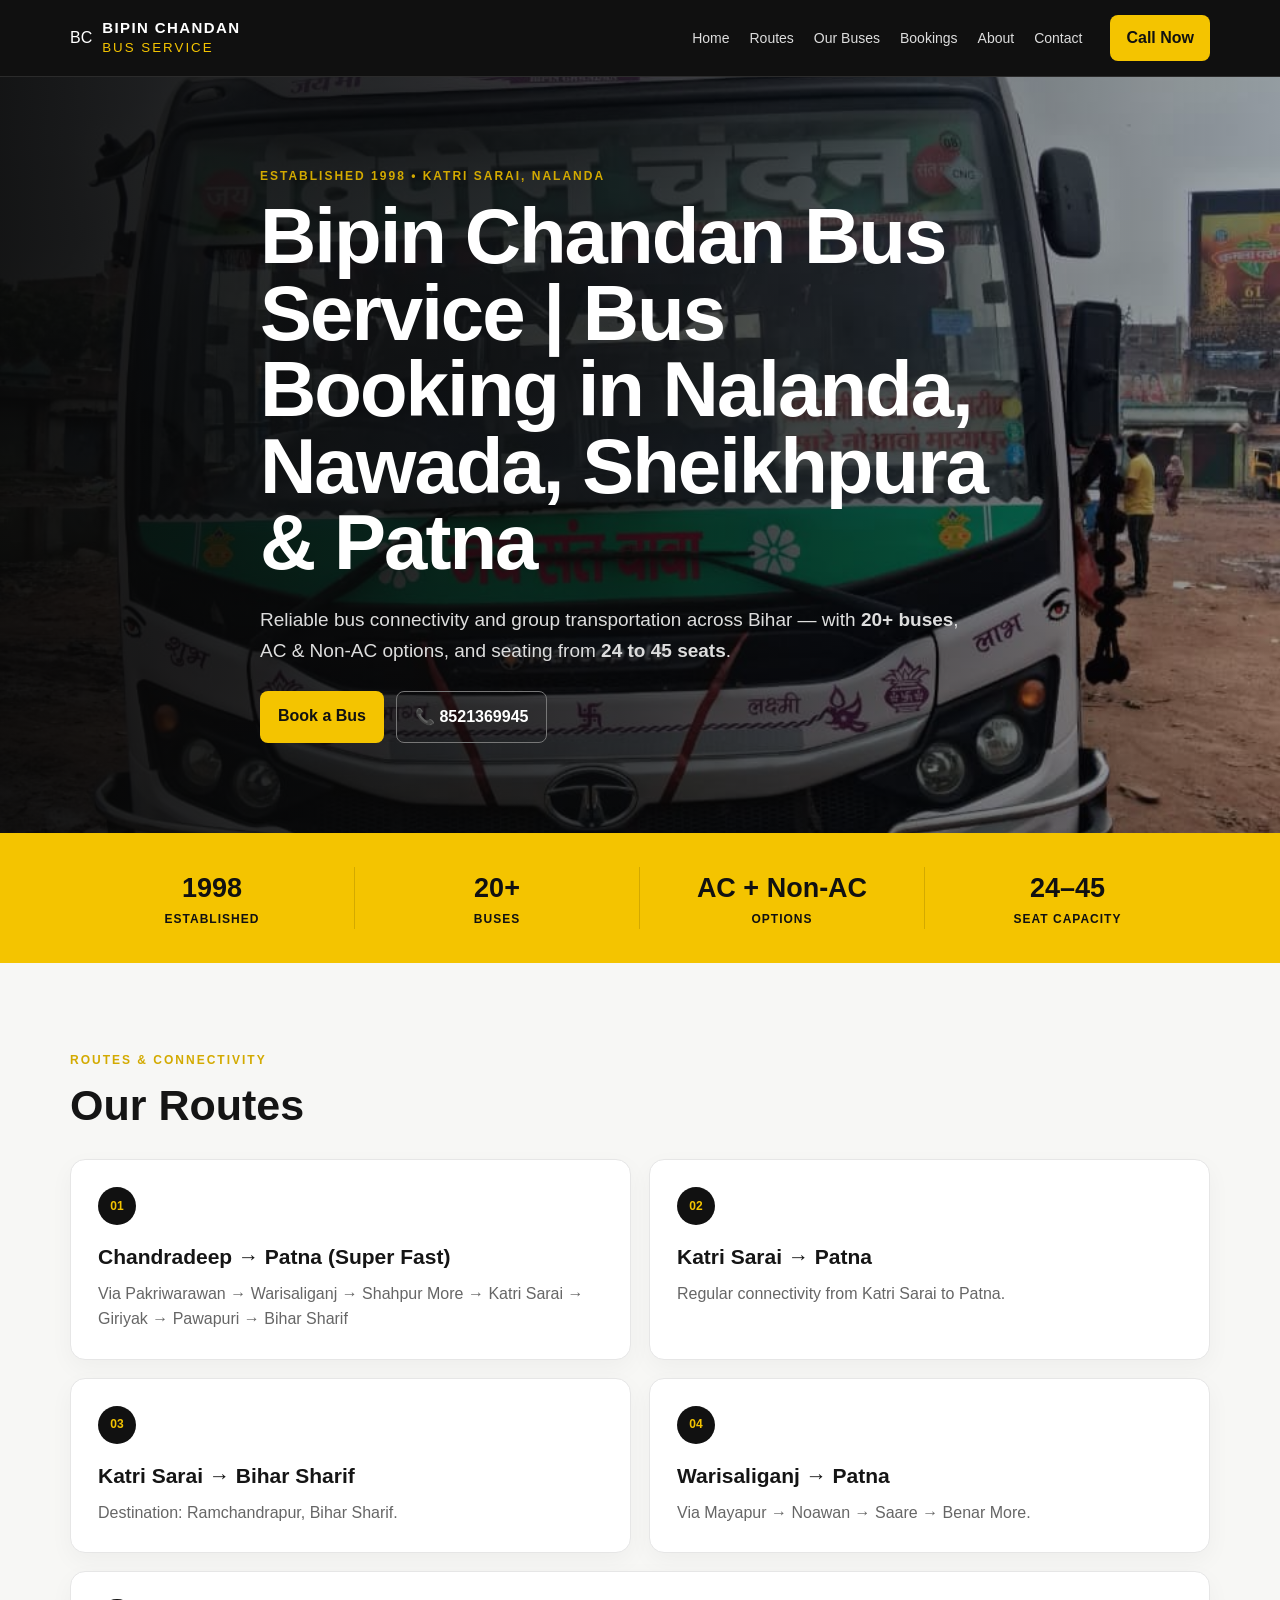
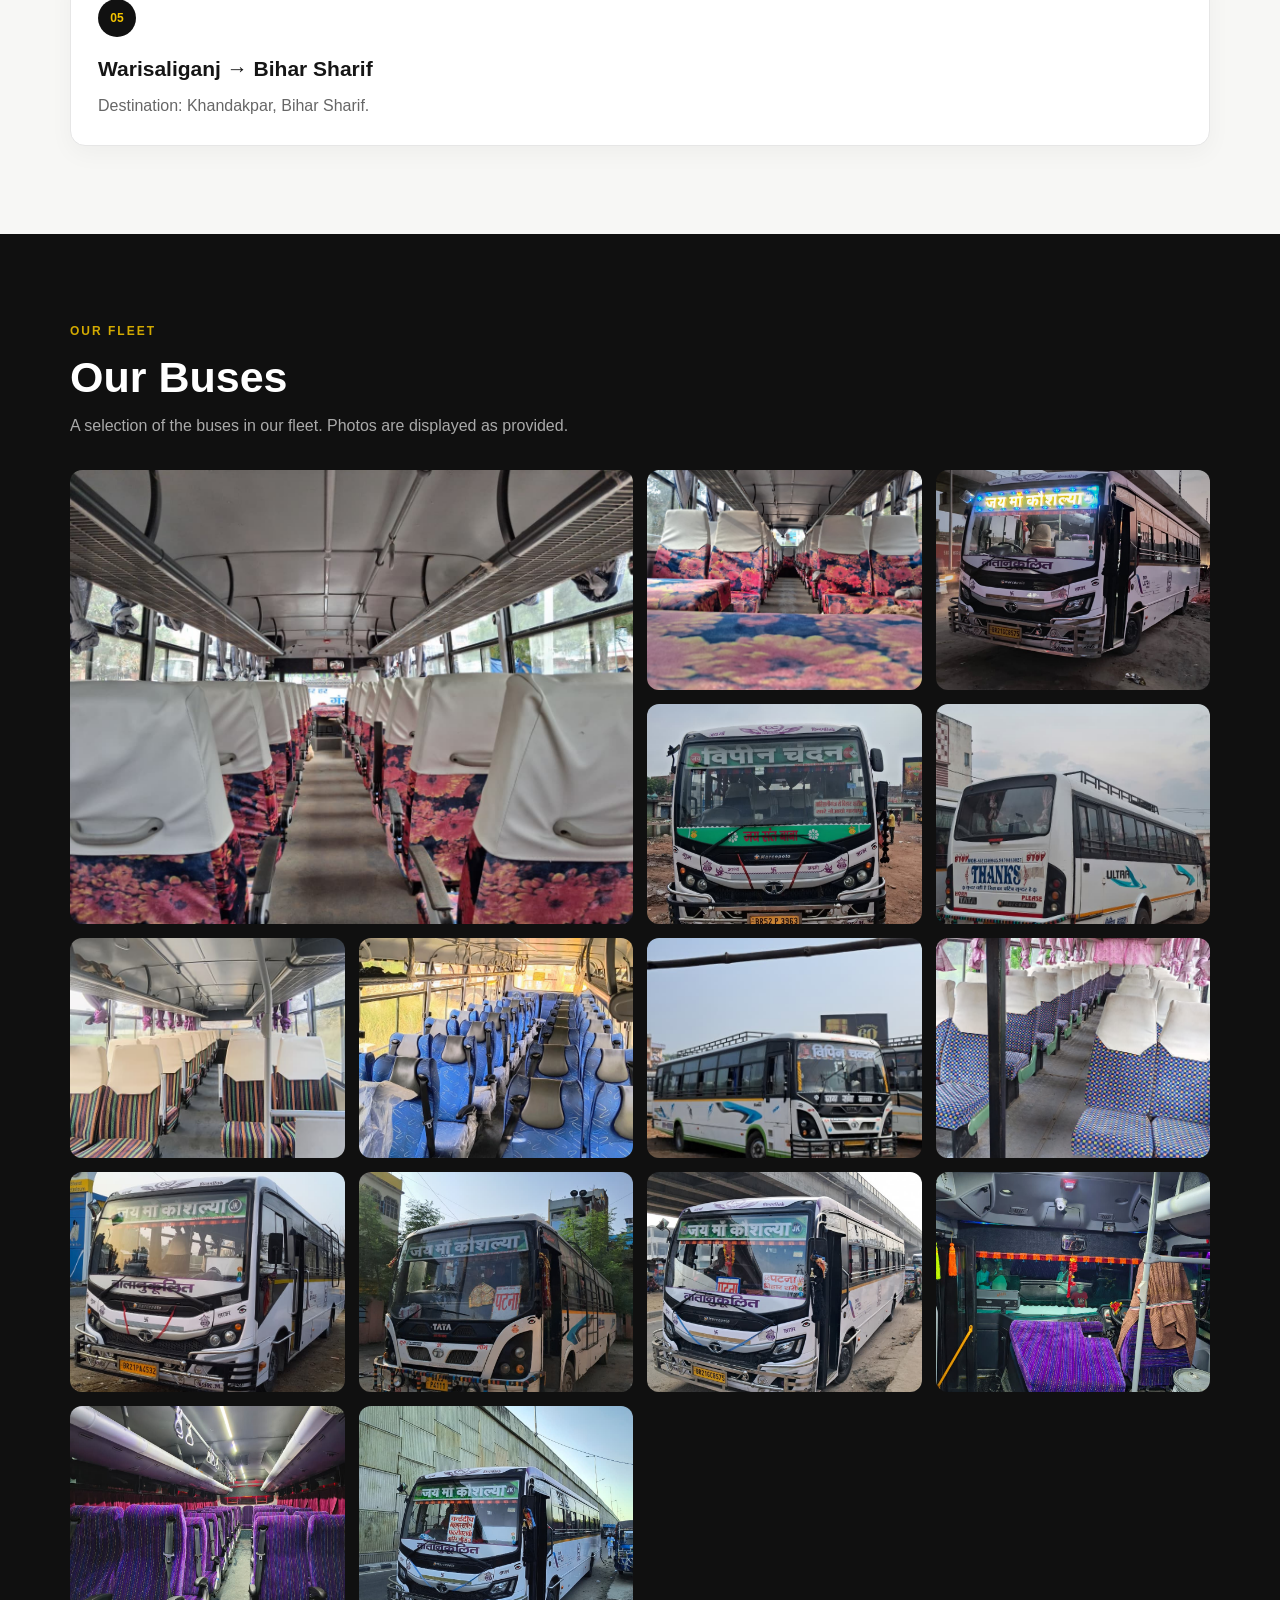
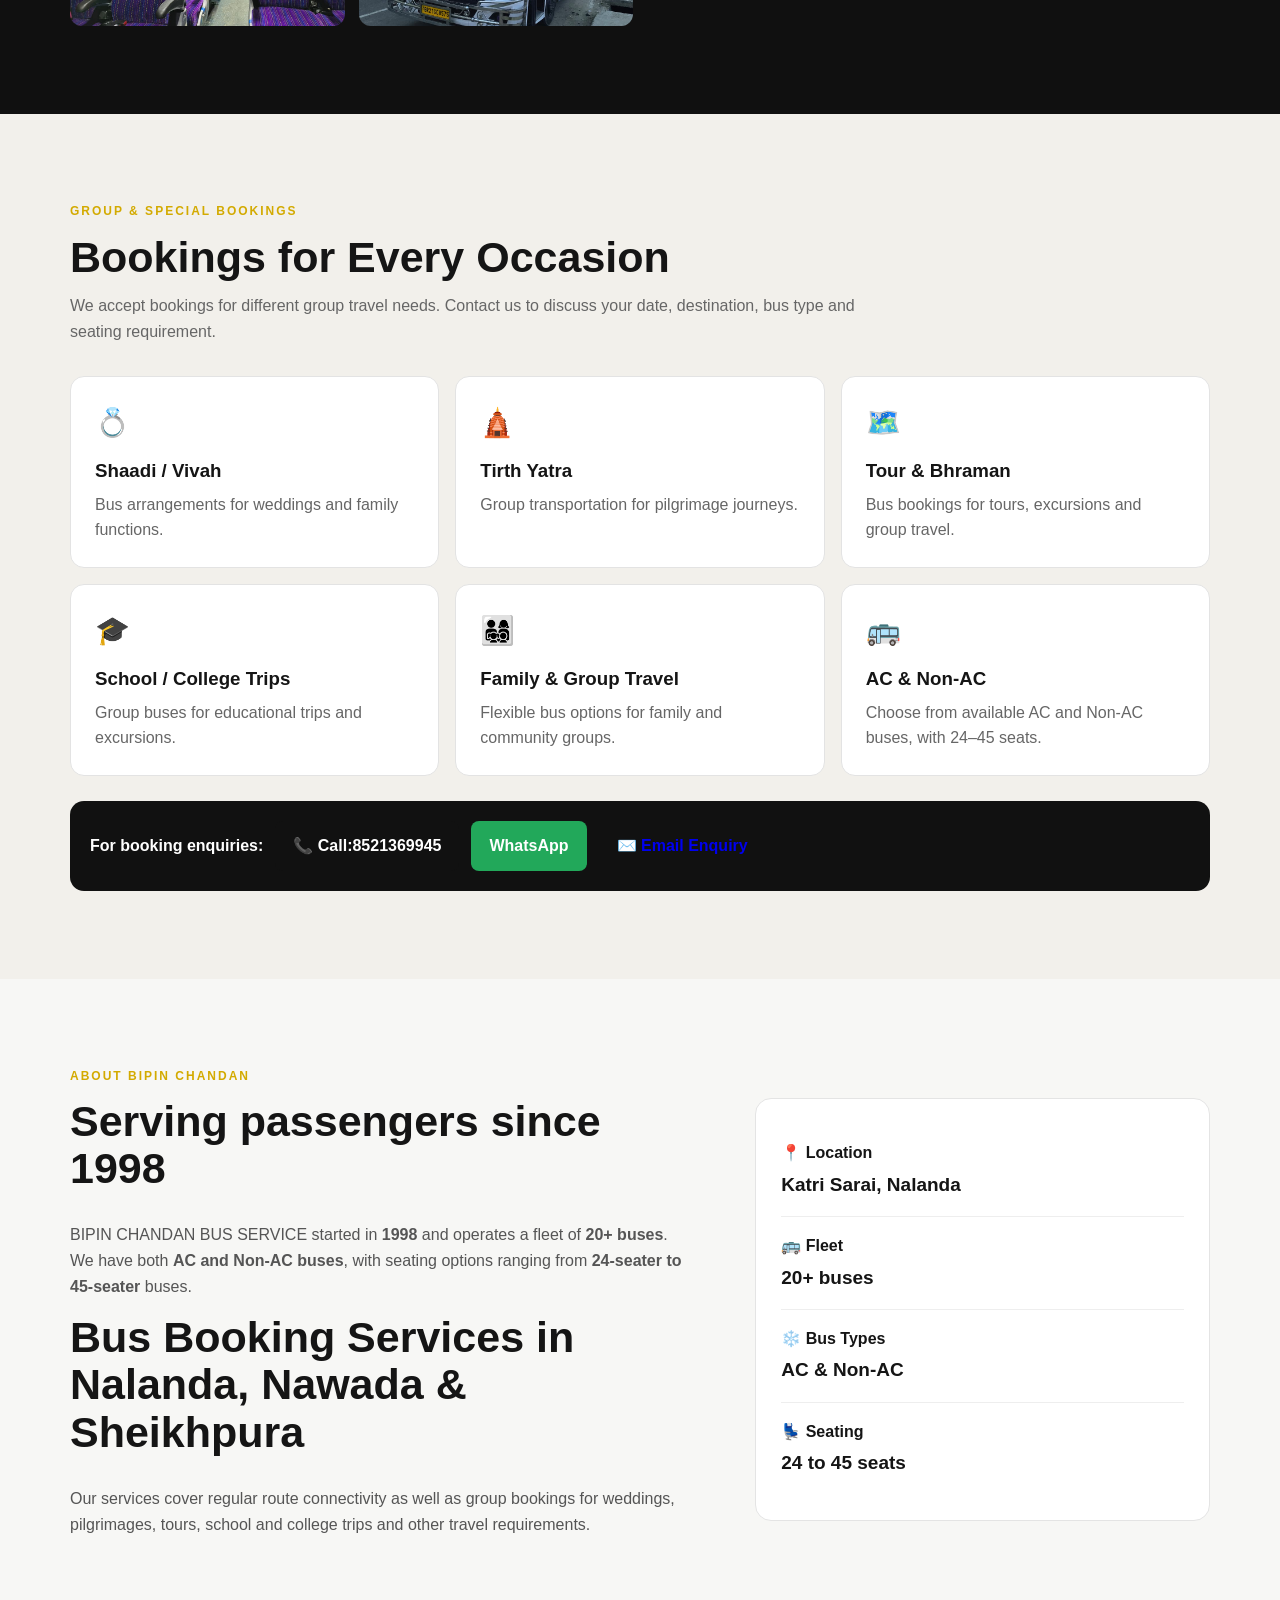
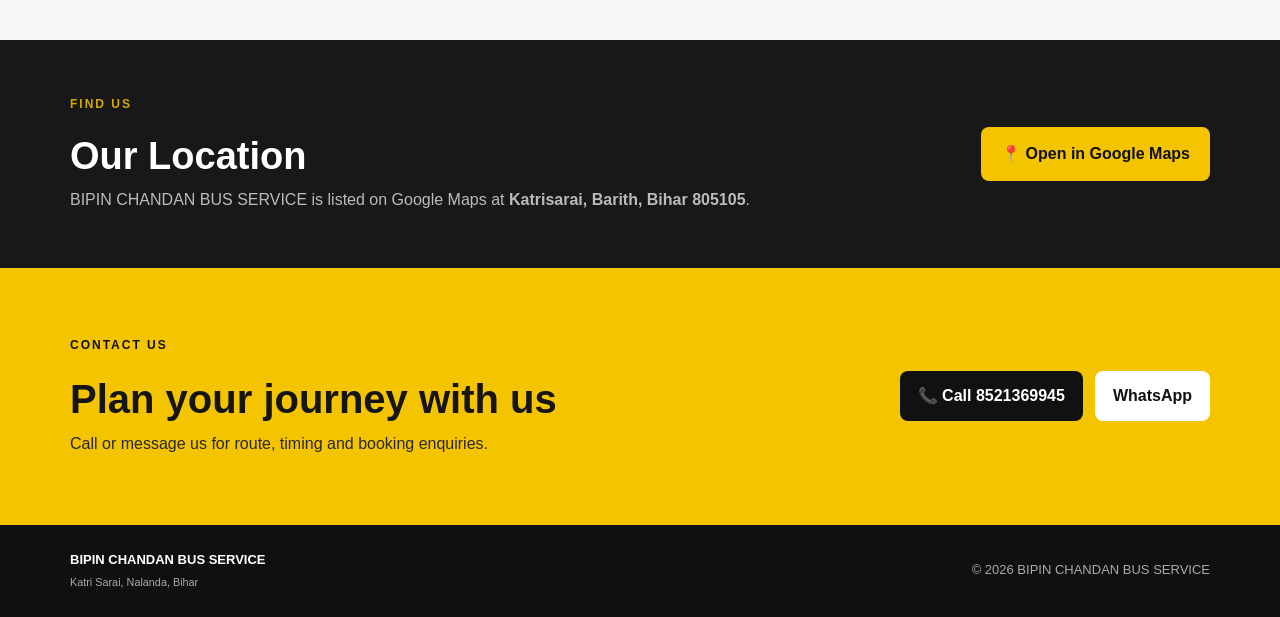
==== commit 3bd4faff: "Update index.html" ====
--- a/index.html
+++ b/index.html
@@ -1,15 +1,41 @@
 <!DOCTYPE html>
 <html lang="en">
-<head>
+<head> 
 <meta charset="UTF-8"><meta name="viewport" content="width=device-width, initial-scale=1.0">
-<title>BIPIN CHANDAN BUS SERVICE | Katri Sarai, Nalanda</title>
-<meta name="description" content="BIPIN CHANDAN BUS SERVICE, established in 1998. 20+ AC and Non-AC buses from 24 to 45 seats. Bus routes, group bookings, wedding bookings, pilgrimages, school and college trips.">
-<link rel="icon" type="image/jpeg" href="images/logo.jpeg">
+<title>Bipin Chandan Bus Service | Bus Booking in Nalanda, Nawada & Sheikhpura, Bihar</title>
+
+<meta name="description" content="Bipin Chandan Bus Service, Katri Sarai, Nalanda, Bihar — Bus booking services in Nalanda, Nawada and Sheikhpura. AC and Non-AC buses from 24 to 45 seats for weddings, tours, Tirth Yatra, school and college trips.">
 <link rel="stylesheet" href="style.css">
+
+<script type="application/ld+json">
+{
+  "@context": "https://schema.org",
+  "@type": "LocalBusiness",
+  "@id": "https://bipinchandan.github.io/bipin-chandan-bus-service/#business",
+  "name": "BIPIN CHANDAN BUS SERVICE",
+  "url": "https://bipinchandan.github.io/bipin-chandan-bus-service/",
+  "telephone": "+918521369945",
+  "email": "bipinchandanbusservice@gmail.com",
+  "description": "Bipin Chandan Bus Service, Katri Sarai, Nalanda, Bihar — Bus booking services in Nalanda, Nawada Sheikhpura and Patna. AC and Non-AC buses from 24 to 45 seats for weddings, tours, Tirth Yatra, school and college trips.",
+  "address": {
+    "@type": "PostalAddress",
+    "addressLocality": "Katri Sarai",
+    "addressRegion": "Bihar",
+    "addressCountry": "IN"
+  },
+  "areaServed": [
+    "Nalanda",
+    "Nawada",
+    "Sheikhpura"
+  ]
+}
+</script>
+
+</head>
 </head>
 <body>
 <header><div class="container nav">
-<a class="brand" href="#home"><img class="brand-logo" src="images/logo.jpeg" alt="Bipin Chandan Bus Service logo"><span><b>BIPIN CHANDAN</b><small>BUS SERVICE</small></span></a>
+<a class="brand" href="#home"><div class="brand-icon">BC</div><span><b>BIPIN CHANDAN</b><small>BUS SERVICE</small></span></a>
 <nav><a href="#home">Home</a><a href="#routes">Routes</a><a href="#fleet">Our Buses</a><a href="#bookings">Bookings</a><a href="#about">About</a><a href="#contact">Contact</a></nav>
 <a class="call" href="tel:8521369945">Call Now</a>
 </div></header>
@@ -17,7 +43,7 @@
 <section id="home" class="hero">
 <div class="hero-overlay"></div><div class="container hero-content">
 <p class="eyebrow">ESTABLISHED 1998 • KATRI SARAI, NALANDA</p>
-<h1>BIPIN CHANDAN<br><span>BUS SERVICE</span></h1>
+<h1>Bipin Chandan Bus Service | Bus Booking in Nalanda, Nawada, Sheikhpura & Patna</h1>
 <p>Reliable bus connectivity and group transportation across Bihar — with <b>20+ buses</b>, AC &amp; Non-AC options, and seating from <b>24 to 45 seats</b>.</p>
 <div class="buttons"><a class="btn yellow" href="#bookings">Book a Bus</a><a class="btn outline" href="tel:8521369945">📞 8521369945</a></div>
 </div></section>
@@ -29,7 +55,7 @@
 <section id="routes" class="section"><div class="container">
 <p class="eyebrow">ROUTES &amp; CONNECTIVITY</p><h2>Our Routes</h2>
 <div class="routes">
-<article><span>01</span><h3>Chandradeep → Patna</h3><p>Via Pakriwarawan → Warisaliganj → Shahpur More → Katri Sarai → Giriyak → Pawapuri.</p></article>
+<article><span>01</span><h3>Chandradeep → Patna (Super Fast) </h3><p>  Via Pakriwarawan → Warisaliganj → Shahpur More → Katri Sarai → Giriyak → Pawapuri → Bihar Sharif </p></article>
 <article><span>02</span><h3>Katri Sarai → Patna</h3><p>Regular connectivity from Katri Sarai to Patna.</p></article>
 <article><span>03</span><h3>Katri Sarai → Bihar Sharif</h3><p>Destination: Ramchandrapur, Bihar Sharif.</p></article>
 <article><span>04</span><h3>Warisaliganj → Patna</h3><p>Via Mayapur → Noawan → Saare → Benar More.</p></article>
@@ -40,15 +66,7 @@
 <section id="fleet" class="section dark"><div class="container">
 <p class="eyebrow">OUR FLEET</p><h2>Our Buses</h2><p class="lead">A selection of the buses in our fleet. Photos are displayed as provided.</p>
 <div class="gallery">
-<figure class="large"><img src="images/bus-1.jpeg" alt="Bipin Chandan Bus Service bus interior 1" loading="lazy"></figure>
-<figure><img src="images/bus-2.jpeg" alt="Bipin Chandan Bus Service bus interior 2" loading="lazy"></figure>
-<figure><img src="images/bus-3.jpeg" alt="Bipin Chandan Bus Service bus exterior 1" loading="lazy"></figure>
-<figure><img src="images/bus-4.jpeg" alt="Bipin Chandan Bus Service bus exterior 2" loading="lazy"></figure>
-<figure><img src="images/bus-5.jpeg" alt="Bipin Chandan Bus Service bus rear view" loading="lazy"></figure>
-<figure><img src="images/bus-6.jpeg" alt="Bipin Chandan Bus Service bus interior 3" loading="lazy"></figure>
-<figure><img src="images/bus-7.jpeg" alt="Bipin Chandan Bus Service bus interior 4" loading="lazy"></figure>
-<figure><img src="images/bus-8.jpeg" alt="Bipin Chandan Bus Service bus exterior 3" loading="lazy"></figure>
-<figure><img src="images/bus-9.jpeg" alt="Bipin Chandan Bus Service bus interior 5" loading="lazy"></figure>
+<figure class="large"><img src="images/bus-1.jpeg" alt="Bipin Chandan Bus Service bus photo 1" loading="lazy"></figure><figure class=""><img src="images/bus-2.jpeg" alt="Bipin Chandan Bus Service bus photo 2" loading="lazy"></figure><figure class=""><img src="images/bus-3.jpeg" alt="Bipin Chandan Bus Service bus photo 3" loading="lazy"></figure><figure class=""><img src="images/bus-4.jpeg" alt="Bipin Chandan Bus Service bus photo 4" loading="lazy"></figure><figure class=""><img src="images/bus-5.jpeg" alt="Bipin Chandan Bus Service bus photo 5" loading="lazy"></figure><figure class=""><img src="images/bus-6.jpeg" alt="Bipin Chandan Bus Service bus photo 6" loading="lazy"></figure><figure class=""><img src="images/bus-7.jpeg" alt="Bipin Chandan Bus Service bus photo 7" loading="lazy"></figure><figure class=""><img src="images/bus-8.jpeg" alt="Bipin Chandan Bus Service bus photo 8" loading="lazy"></figure><figure class=""><img src="images/bus-9.jpeg" alt="Bipin Chandan Bus Service bus photo 9" loading="lazy"></figure><figure class=""><img src="images/bus-10.jpeg" alt="Bipin Chandan Bus Service bus photo 10" loading="lazy"></figure><figure class=""><img src="images/bus-11.jpeg" alt="Bipin Chandan Bus Service bus photo 11" loading="lazy"></figure><figure class=""><img src="images/bus-12.jpeg" alt="Bipin Chandan Bus Service bus photo 12" loading="lazy"></figure><figure class=""><img src="images/bus-13.jpeg" alt="Bipin Chandan Bus Service bus photo 13" loading="lazy"></figure><figure class=""><img src="images/bus-14.jpeg" alt="Bipin Chandan Bus Service bus photo 14" loading="lazy"></figure><figure class=""><img src="images/bus-15.jpeg" alt="Bipin Chandan Bus Service bus photo 15" loading="lazy"></figure>
 </div>
 </div></section>
 
@@ -63,12 +81,15 @@
 <div><div class="booking-icon">👨‍👩‍👧‍👦</div><h3>Family &amp; Group Travel</h3><p>Flexible bus options for family and community groups.</p></div>
 <div><div class="booking-icon">🚌</div><h3>AC &amp; Non-AC</h3><p>Choose from available AC and Non-AC buses, with 24–45 seats.</p></div>
 </div>
-<div class="booking-cta"><b>For booking enquiries:</b><a class="btn black" href="tel:8521369945">📞 Call 8521369945</a><a class="btn whatsapp" target="_blank" href="https://wa.me/918521369945?text=Hello%20BIPIN%20CHANDAN%20BUS%20SERVICE%2C%20I%20want%20to%20make%20a%20bus%20booking.">WhatsApp</a></div>
-</div></section>
+<div class="booking-cta"><b>For booking enquiries:</b><a class="btn black" href="tel:8521369945">📞 Call:8521369945</a><a class="btn whatsapp" target="_blank" href="https://wa.me/918521369945?text=Hello%20BIPIN%20CHANDAN%20BUS%20SERVICE%2C%20I%20want%20to%20make%20a%20bus%20booking.">WhatsApp <a class="btn email" href="mailto:bipinchandanbusservice@gmail.com">
+  ✉️ Email Enquiry
+</a></a></div>
+</div></section> 
 
 <section id="about" class="section"><div class="container about">
 <div><p class="eyebrow">ABOUT BIPIN CHANDAN</p><h2>Serving passengers since 1998</h2>
 <p>BIPIN CHANDAN BUS SERVICE started in <b>1998</b> and operates a fleet of <b>20+ buses</b>. We have both <b>AC and Non-AC buses</b>, with seating options ranging from <b>24-seater to 45-seater</b> buses.</p>
+<h2>Bus Booking Services in Nalanda, Nawada & Sheikhpura</h2> 
 <p>Our services cover regular route connectivity as well as group bookings for weddings, pilgrimages, tours, school and college trips and other travel requirements.</p>
 </div>
 <div class="facts"><div><b>📍 Location</b><strong>Katri Sarai, Nalanda</strong></div><div><b>🚌 Fleet</b><strong>20+ buses</strong></div><div><b>❄️ Bus Types</b><strong>AC &amp; Non-AC</strong></div><div><b>💺 Seating</b><strong>24 to 45 seats</strong></div></div>
--- a/style.css
+++ b/style.css
@@ -1,12 +1,2 @@
-*{box-sizing:border-box;margin:0;padding:0}html{scroll-behavior:smooth}body{font-family:Arial,Helvetica,sans-serif;background:#f7f7f5;color:#151515;line-height:1.6}.container{width:min(1140px,92%);margin:auto}header{position:sticky;top:0;z-index:20;background:#101010;color:#fff;border-bottom:1px solid #2b2b2b}.nav{min-height:76px;display:flex;align-items:center;gap:28px}.brand{display:flex;align-items:center;gap:10px;color:#fff;text-decoration:none;margin-right:auto}.brand-icon{width:48px;height:48px;border:2px solid #f4c400;border-radius:50%;display:flex;align-items:center;justify-content:center;color:#f4c400;font-weight:900;font-size:15px}.brand b,.brand small{display:block;line-height:1.1}.brand b{letter-spacing:1.4px;font-size:15px}.brand small{color:#f4c400;letter-spacing:2px;margin-top:4px}.nav nav{display:flex;gap:20px}.nav nav a{color:#ddd;text-decoration:none;font-size:14px}.call{background:#f4c400;color:#111;text-decoration:none;font-weight:800;padding:10px 16px;border-radius:8px}.hero{position:relative;min-height:650px;display:flex;align-items:center;background:url('images/bus-1.jpeg') center/cover no-repeat;color:#fff}.hero-overlay{position:absolute;inset:0;background:linear-gradient(90deg,#080808ed 0%,#080808b8 48%,#08080835 100%)}.hero-content{position:relative;padding:90px 0;max-width:760px}.eyebrow{color:#d3aa00;font-size:12px;font-weight:900;letter-spacing:2px;margin-bottom:12px}.hero h1{font-size:clamp(44px,6.5vw,78px);line-height:.98;letter-spacing:-2px}.hero h1 span{color:#f4c400}.hero p:not(.eyebrow){font-size:19px;color:#ddd;max-width:700px;margin:25px 0}.buttons{display:flex;gap:12px;flex-wrap:wrap}.btn{display:inline-block;text-decoration:none;font-weight:800;border-radius:8px;padding:12px 18px}.yellow{background:#f4c400;color:#111}.outline{border:1px solid #777;color:#fff}.stats{background:#f4c400;color:#111}.stat-grid{display:grid;grid-template-columns:repeat(4,1fr);min-height:130px;align-items:center;text-align:center}.stat-grid div{border-right:1px solid #0002}.stat-grid div:last-child{border:0}.stat-grid strong,.stat-grid span{display:block}.stat-grid strong{font-size:27px}.stat-grid span{font-size:12px;font-weight:800;letter-spacing:1px;text-transform:uppercase}.section{padding:88px 0}.section h2{font-size:43px;line-height:1.1;margin-bottom:30px}.routes{display:grid;grid-template-columns:repeat(2,1fr);gap:18px}.routes article{background:#fff;border:1px solid #e6e6e6;border-radius:15px;padding:27px;box-shadow:0 8px 25px #0000000a}.routes article:last-child{grid-column:span 2}.routes span{display:inline-flex;width:38px;height:38px;align-items:center;justify-content:center;border-radius:50%;background:#111;color:#f4c400;font-weight:900;font-size:12px;margin-bottom:15px}.routes h3{font-size:21px;margin-bottom:7px}.routes p{color:#666}.dark{background:#101010;color:#fff}.lead{color:#aaa;margin-top:-18px;margin-bottom:32px}.gallery{display:grid;grid-template-columns:repeat(4,1fr);grid-auto-rows:220px;gap:14px}.gallery figure{overflow:hidden;border-radius:12px;background:#222}.gallery figure.large{grid-column:span 2;grid-row:span 2}.gallery img{width:100%;height:100%;object-fit:cover;display:block;transition:transform .4s}.gallery figure:hover img{transform:scale(1.04)}.booking{background:#f2f0eb}.lead2{color:#666;max-width:800px;margin:-18px 0 32px}.booking-grid{display:grid;grid-template-columns:repeat(3,1fr);gap:16px}.booking-grid>div{background:#fff;border:1px solid #e3e3e3;border-radius:14px;padding:24px}.booking-icon{font-size:28px;margin-bottom:10px}.booking-grid h3{margin-bottom:6px}.booking-grid p{color:#666}.booking-cta{margin-top:25px;background:#111;color:#fff;border-radius:14px;padding:20px;display:flex;align-items:center;gap:12px;flex-wrap:wrap}.black{background:#111;color:#fff}.whatsapp{background:#22a85a;color:#fff}.about{display:grid;grid-template-columns:1.15fr .85fr;gap:70px;align-items:center}.about p:not(.eyebrow){color:#555;margin-bottom:15px}.facts{background:#fff;border:1px solid #e4e4e4;border-radius:16px;padding:25px}.facts div{padding:16px 0;border-bottom:1px solid #eee}.facts div:last-child{border:0}.facts b,.facts strong{display:block}.facts strong{font-size:19px;margin-top:4px}.map-section{padding:55px 0;background:#181818;color:#fff}.map-inner{display:flex;justify-content:space-between;align-items:center;gap:30px}.map-inner h2{font-size:38px}.map-inner p:not(.eyebrow){color:#bbb;max-width:700px}.map-btn{background:#f4c400;color:#111;text-decoration:none;font-weight:900;border-radius:8px;padding:14px 20px;white-space:nowrap}.contact{background:#f4c400;padding:68px 0}.contact-inner{display:flex;justify-content:space-between;align-items:center;gap:30px}.darkey{color:#111}.contact h2{font-size:40px}.contact p:not(.eyebrow){color:#282828}.white{background:#fff;color:#111}.foot{min-height:92px;display:flex;justify-content:space-between;align-items:center;gap:20px;color:#aaa;font-size:13px}.foot b{color:#fff}.foot small{display:block;margin-top:3px}footer{background:#101010}@media(max-width:850px){.nav nav{display:none}.hero{min-height:570px}.stat-grid{grid-template-columns:repeat(2,1fr);padding:20px 0}.stat-grid div{margin:10px 0}.routes{grid-template-columns:1fr}.routes article:last-child{grid-column:auto}.gallery{grid-template-columns:repeat(2,1fr);grid-auto-rows:220px}.gallery figure.large{grid-column:span 2;grid-row:span 1}.booking-grid{grid-template-columns:1fr 1fr}.about{grid-template-columns:1fr;gap:35px}.map-inner{display:block}.map-btn{display:inline-block;margin-top:20px}.contact-inner{display:block}.contact .buttons{margin-top:25px}.section h2{font-size:35px}}@media(max-width:480px){.brand-icon{width:42px;height:42px}.brand b{font-size:13px}.brand small{font-size:10px}.call{padding:9px 11px;font-size:13px}.hero-content{padding:70px 0}.hero h1{font-size:43px}.gallery{grid-template-columns:1fr}.gallery figure.large{grid-column:auto}.booking-grid{grid-template-columns:1fr}.foot{display:block;padding:25px 0}.foot>div+div{margin-top:12px}}
+*{box-sizing:border-box;margin:0;padding:0}html{scroll-behavior:smooth}body{font-family:Arial,Helvetica,sans-serif;background:#f7f7f5;color:#151515;line-height:1.6}.container{width:min(1140px,92%);margin:auto}header{position:sticky;top:0;z-index:20;background:#101010;color:#fff;border-bottom:1px solid #2b2b2b}.nav{min-height:76px;display:flex;align-items:center;gap:28px}.brand{display:flex;align-items:center;gap:10px;color:#fff;text-decoration:none;margin-right:auto}.brand-logo{width:58px;height:50px;object-fit:contain;border-radius:6px}.brand b,.brand small{display:block;line-height:1.1}.brand b{letter-spacing:1.4px;font-size:15px}.brand small{color:#f4c400;letter-spacing:2px;margin-top:4px}.nav nav{display:flex;gap:20px}.nav nav a{color:#ddd;text-decoration:none;font-size:14px}.call{background:#f4c400;color:#111;text-decoration:none;font-weight:800;padding:10px 16px;border-radius:8px}.hero{position:relative;min-height:650px;display:flex;align-items:center;background:url('images/bus-4.jpeg') center/cover no-repeat;color:#fff}.hero-overlay{position:absolute;inset:0;background:linear-gradient(90deg,#080808ed 0%,#080808b8 48%,#08080835 100%)}.hero-content{position:relative;padding:90px 0;max-width:760px}.eyebrow{color:#d3aa00;font-size:12px;font-weight:900;letter-spacing:2px;margin-bottom:12px}.hero h1{font-size:clamp(44px,6.5vw,78px);line-height:.98;letter-spacing:-2px}.hero h1 span{color:#f4c400}.hero p:not(.eyebrow){font-size:19px;color:#ddd;max-width:700px;margin:25px 0}.buttons{display:flex;gap:12px;flex-wrap:wrap}.btn{display:inline-block;text-decoration:none;font-weight:800;border-radius:8px;padding:12px 18px}.yellow{background:#f4c400;color:#111}.outline{border:1px solid #777;color:#fff}.stats{background:#f4c400;color:#111}.stat-grid{display:grid;grid-template-columns:repeat(4,1fr);min-height:130px;align-items:center;text-align:center}.stat-grid div{border-right:1px solid #0002}.stat-grid div:last-child{border:0}.stat-grid strong,.stat-grid span{display:block}.stat-grid strong{font-size:27px}.stat-grid span{font-size:12px;font-weight:800;letter-spacing:1px;text-transform:uppercase}.section{padding:88px 0}.section h2{font-size:43px;line-height:1.1;margin-bottom:30px}.routes{display:grid;grid-template-columns:repeat(2,1fr);gap:18px}.routes article{background:#fff;border:1px solid #e6e6e6;border-radius:15px;padding:27px;box-shadow:0 8px 25px #0000000a}.routes article:last-child{grid-column:span 2}.routes span{display:inline-flex;width:38px;height:38px;align-items:center;justify-content:center;border-radius:50%;background:#111;color:#f4c400;font-weight:900;font-size:12px;margin-bottom:15px}.routes h3{font-size:21px;margin-bottom:7px}.routes p{color:#666}.dark{background:#101010;color:#fff}.lead{color:#aaa;margin-top:-18px;margin-bottom:32px}.gallery{display:grid;grid-template-columns:repeat(4,1fr);grid-auto-rows:220px;gap:14px}.gallery figure{overflow:hidden;border-radius:12px;background:#222}.gallery figure.large{grid-column:span 2;grid-row:span 2}.gallery img{width:100%;height:100%;object-fit:cover;display:block;transition:transform .4s}.gallery figure:hover img{transform:scale(1.04)}.booking{background:#f2f0eb}.lead2{color:#666;max-width:800px;margin:-18px 0 32px}.booking-grid{display:grid;grid-template-columns:repeat(3,1fr);gap:16px}.booking-grid>div{background:#fff;border:1px solid #e3e3e3;border-radius:14px;padding:24px}.booking-icon{font-size:28px;margin-bottom:10px}.booking-grid h3{margin-bottom:6px}.booking-grid p{color:#666}.booking-cta{margin-top:25px;background:#111;color:#fff;border-radius:14px;padding:20px;display:flex;align-items:center;gap:12px;flex-wrap:wrap}.black{background:#111;color:#fff}.whatsapp{background:#22a85a;color:#fff}.about{display:grid;grid-template-columns:1.15fr .85fr;gap:70px;align-items:center}.about p:not(.eyebrow){color:#555;margin-bottom:15px}.facts{background:#fff;border:1px solid #e4e4e4;border-radius:16px;padding:25px}.facts div{padding:16px 0;border-bottom:1px solid #eee}.facts div:last-child{border:0}.facts b,.facts strong{display:block}.facts strong{font-size:19px;margin-top:4px}.map-section{padding:55px 0;background:#181818;color:#fff}.map-inner{display:flex;justify-content:space-between;align-items:center;gap:30px}.map-inner h2{font-size:38px}.map-inner p:not(.eyebrow){color:#bbb;max-width:700px}.map-btn{background:#f4c400;color:#111;text-decoration:none;font-weight:900;border-radius:8px;padding:14px 20px;white-space:nowrap}.contact{background:#f4c400;padding:68px 0}.contact-inner{display:flex;justify-content:space-between;align-items:center;gap:30px}.darkey{color:#111}.contact h2{font-size:40px}.contact p:not(.eyebrow){color:#282828}.white{background:#fff;color:#111}.foot{min-height:92px;display:flex;justify-content:space-between;align-items:center;gap:20px;color:#aaa;font-size:13px}.foot b{color:#fff}.foot small{display:block;margin-top:3px}footer{background:#101010}@media(max-width:850px){.nav nav{display:none}.hero{min-height:570px}.stat-grid{grid-template-columns:repeat(2,1fr);padding:20px 0}.stat-grid div{margin:10px 0}.routes{grid-template-columns:1fr}.routes article:last-child{grid-column:auto}.gallery{grid-template-columns:repeat(2,1fr);grid-auto-rows:220px}.gallery figure.large{grid-column:span 2;grid-row:span 1}.booking-grid{grid-template-columns:1fr 1fr}.about{grid-template-columns:1fr;gap:35px}.map-inner{display:block}.map-btn{display:inline-block;margin-top:20px}.contact-inner{display:block}.contact .buttons{margin-top:25px}.section h2{font-size:35px}}@media(max-width:480px){.brand-logo{width:48px;height:42px}.brand b{font-size:13px}.brand small{font-size:10px}.call{padding:9px 11px;font-size:13px}.hero-content{padding:70px 0}.hero h1{font-size:43px}.gallery{grid-template-columns:1fr}.gallery figure.large{grid-column:auto}.booking-grid{grid-template-columns:1fr}.foot{display:block;padding:25px 0}.foot>div+div{margin-top:12px}}
 .facts a,.email-fallback a{color:inherit;text-decoration:none}
-.btn.email {
-  background: #007bff;
-  color: #f59e0b;
-  border: none;
-}
-.btn.black {
-  background: #0d6efd;
-  color: #ffffff;
-  border: none;
-}
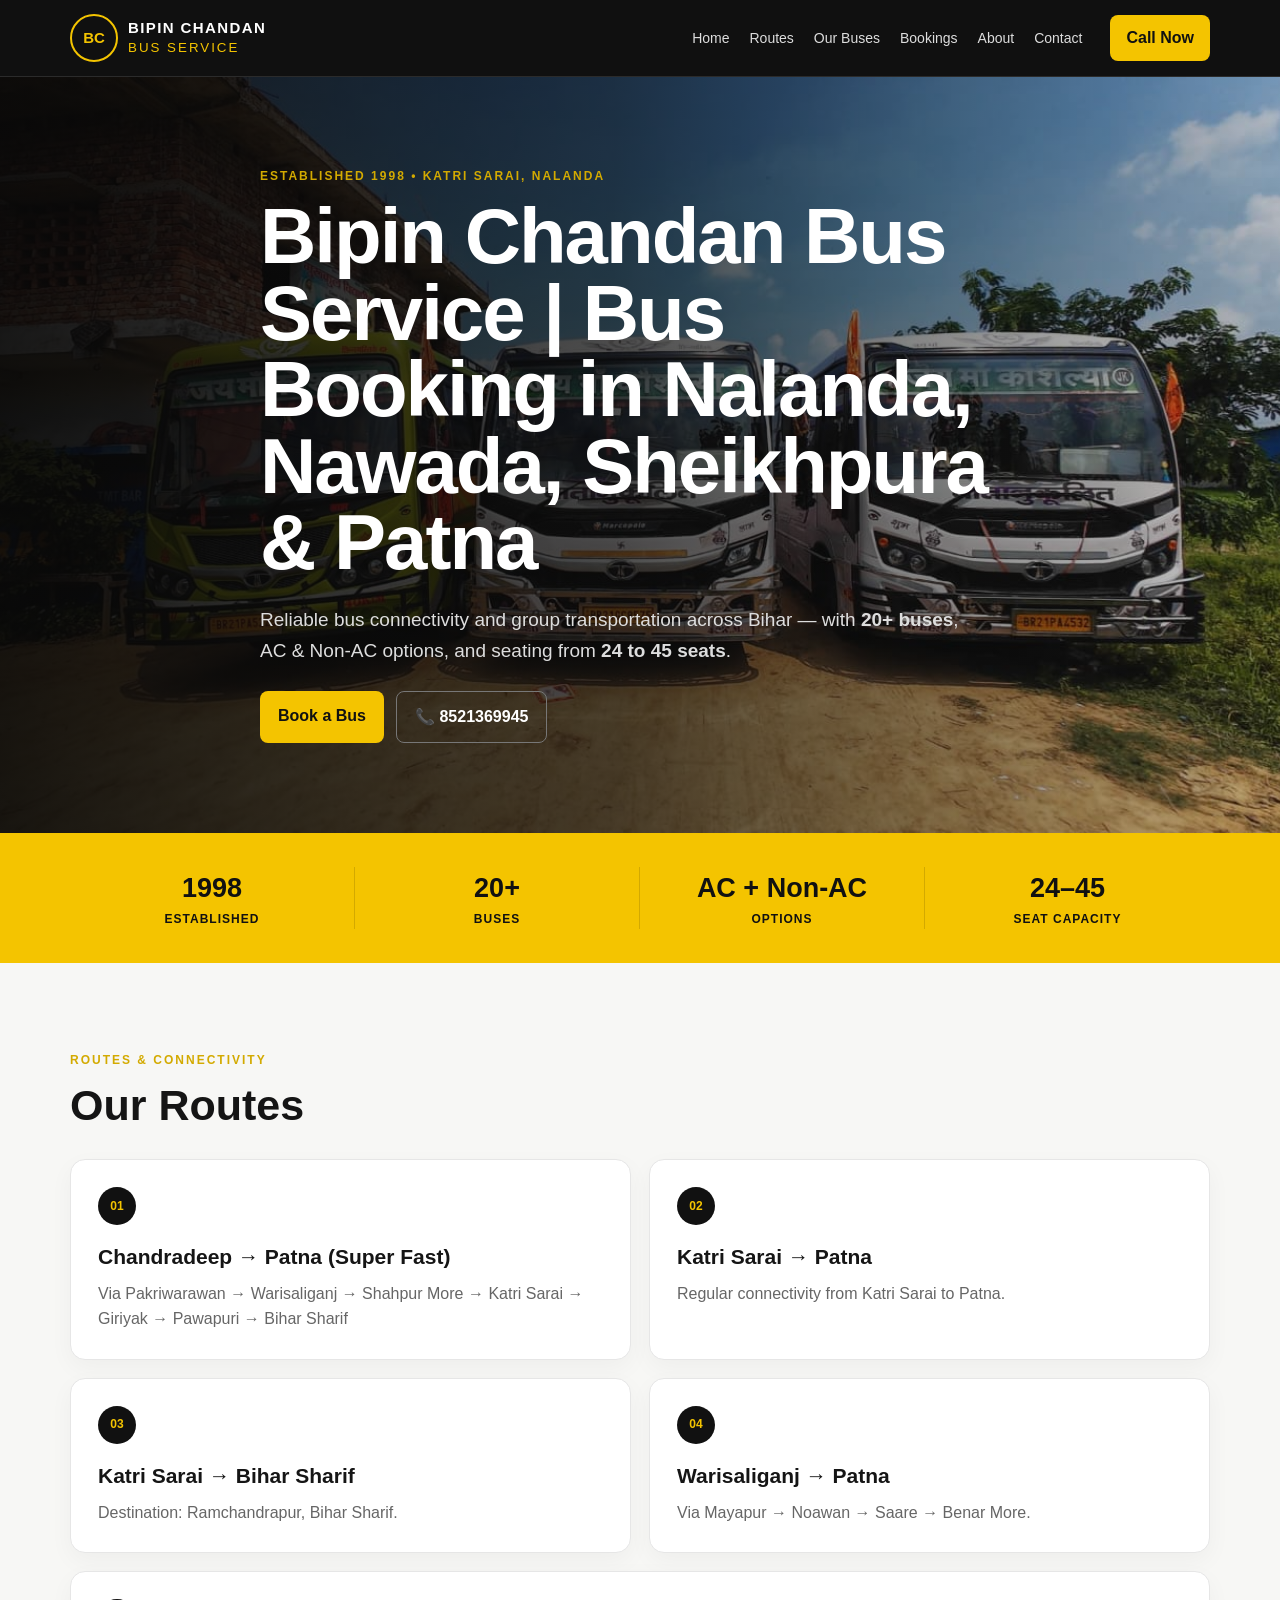
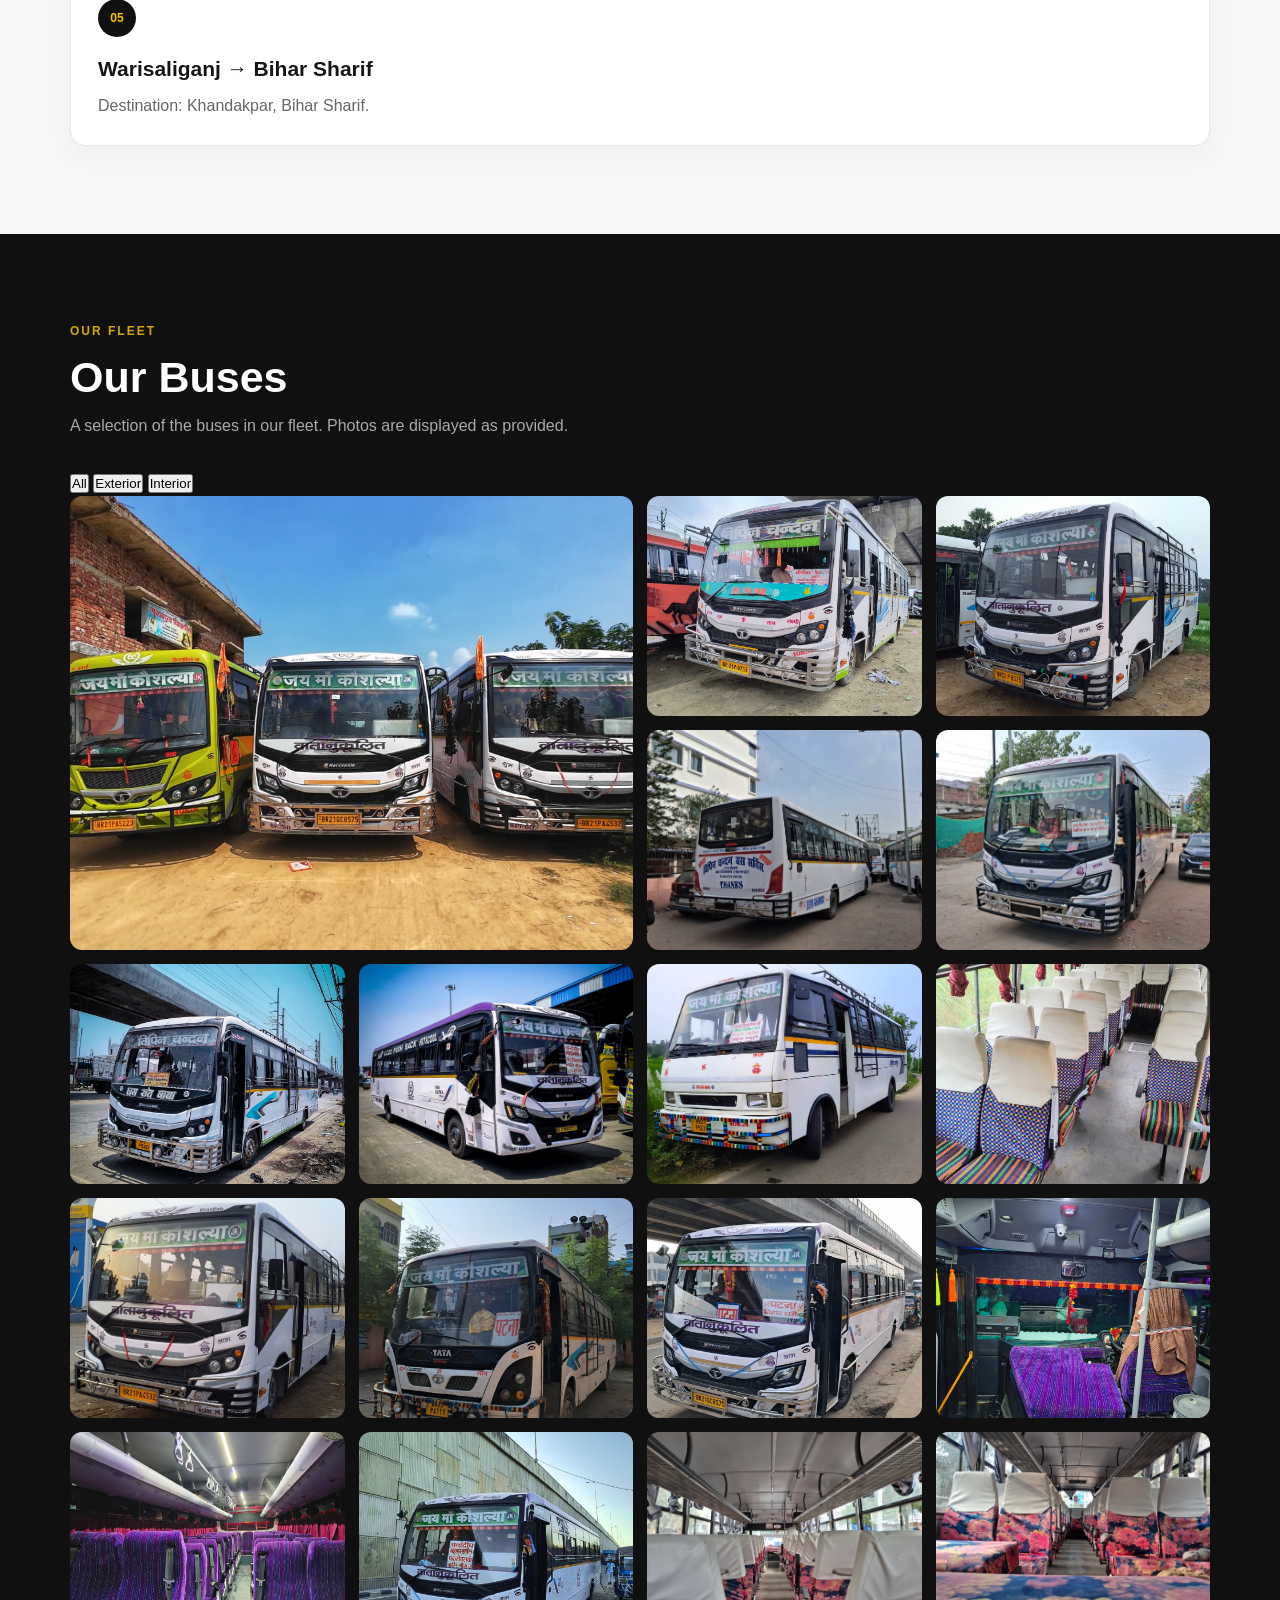
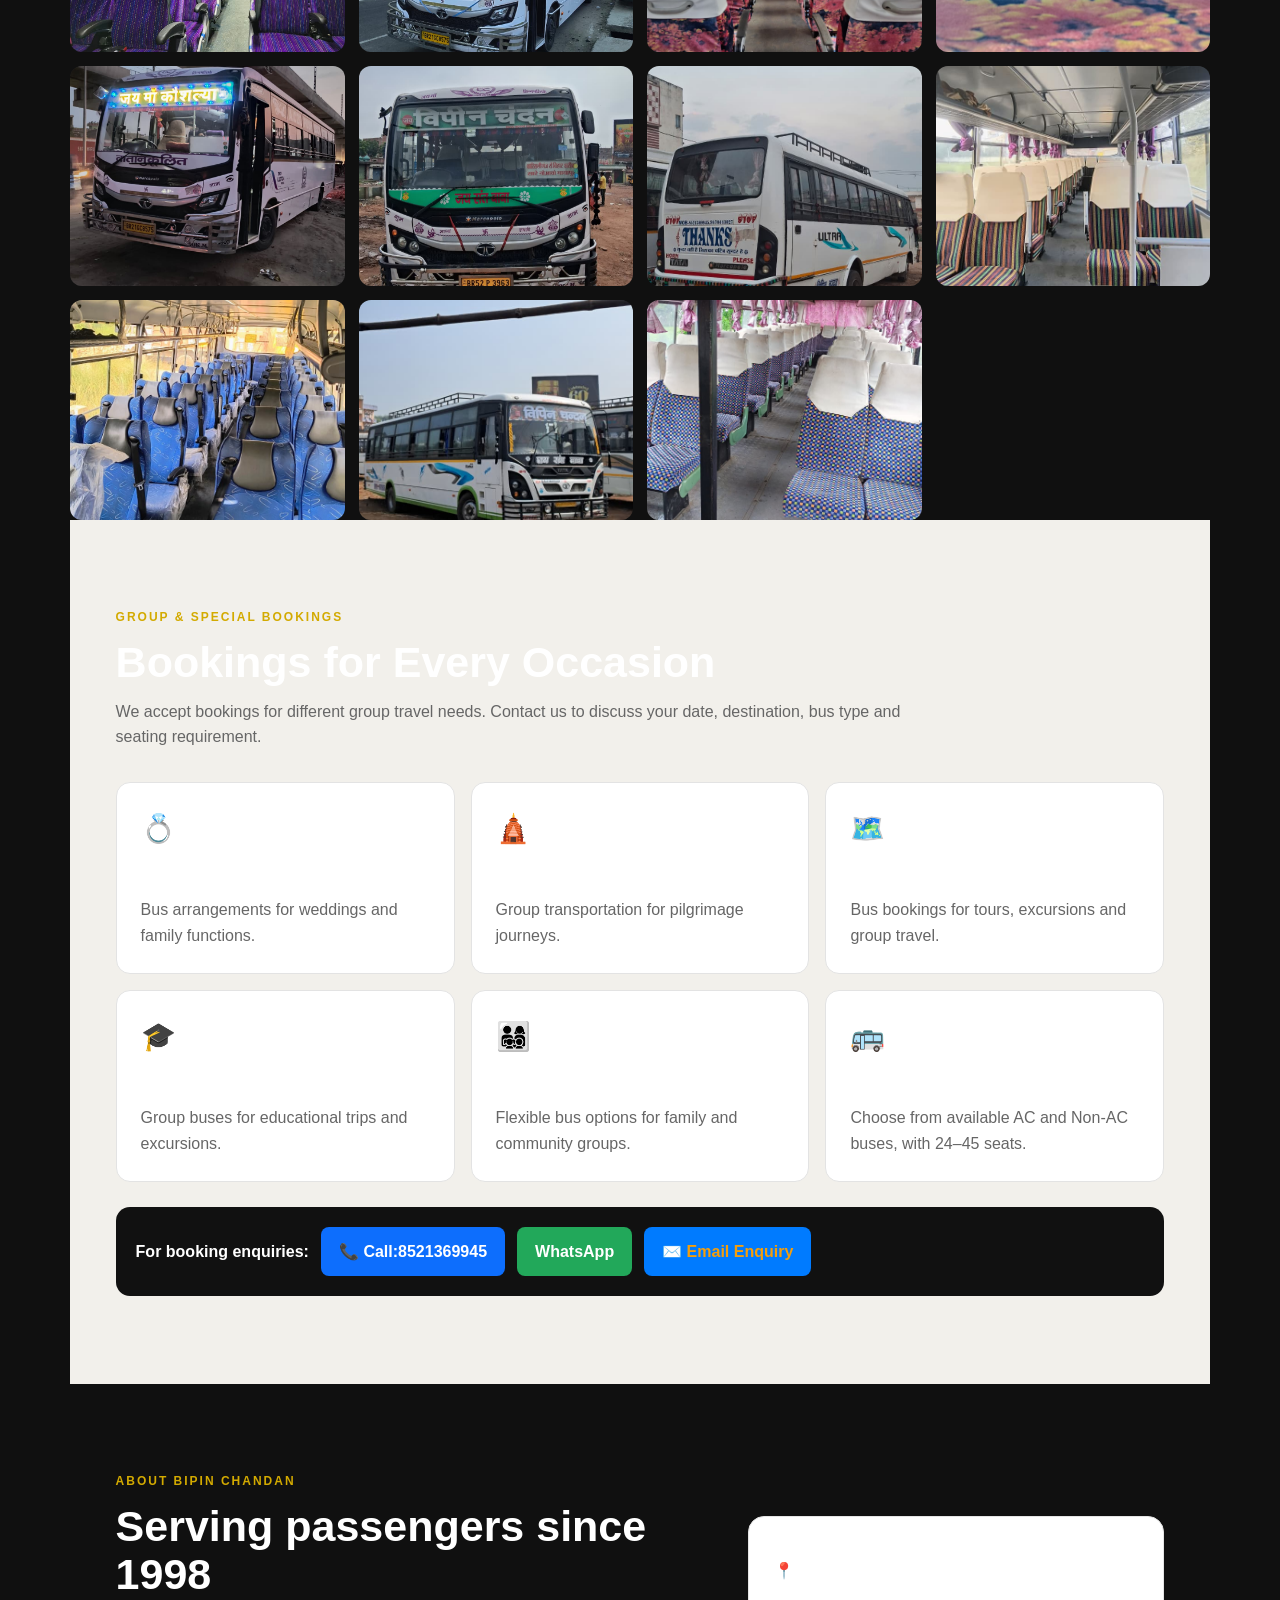
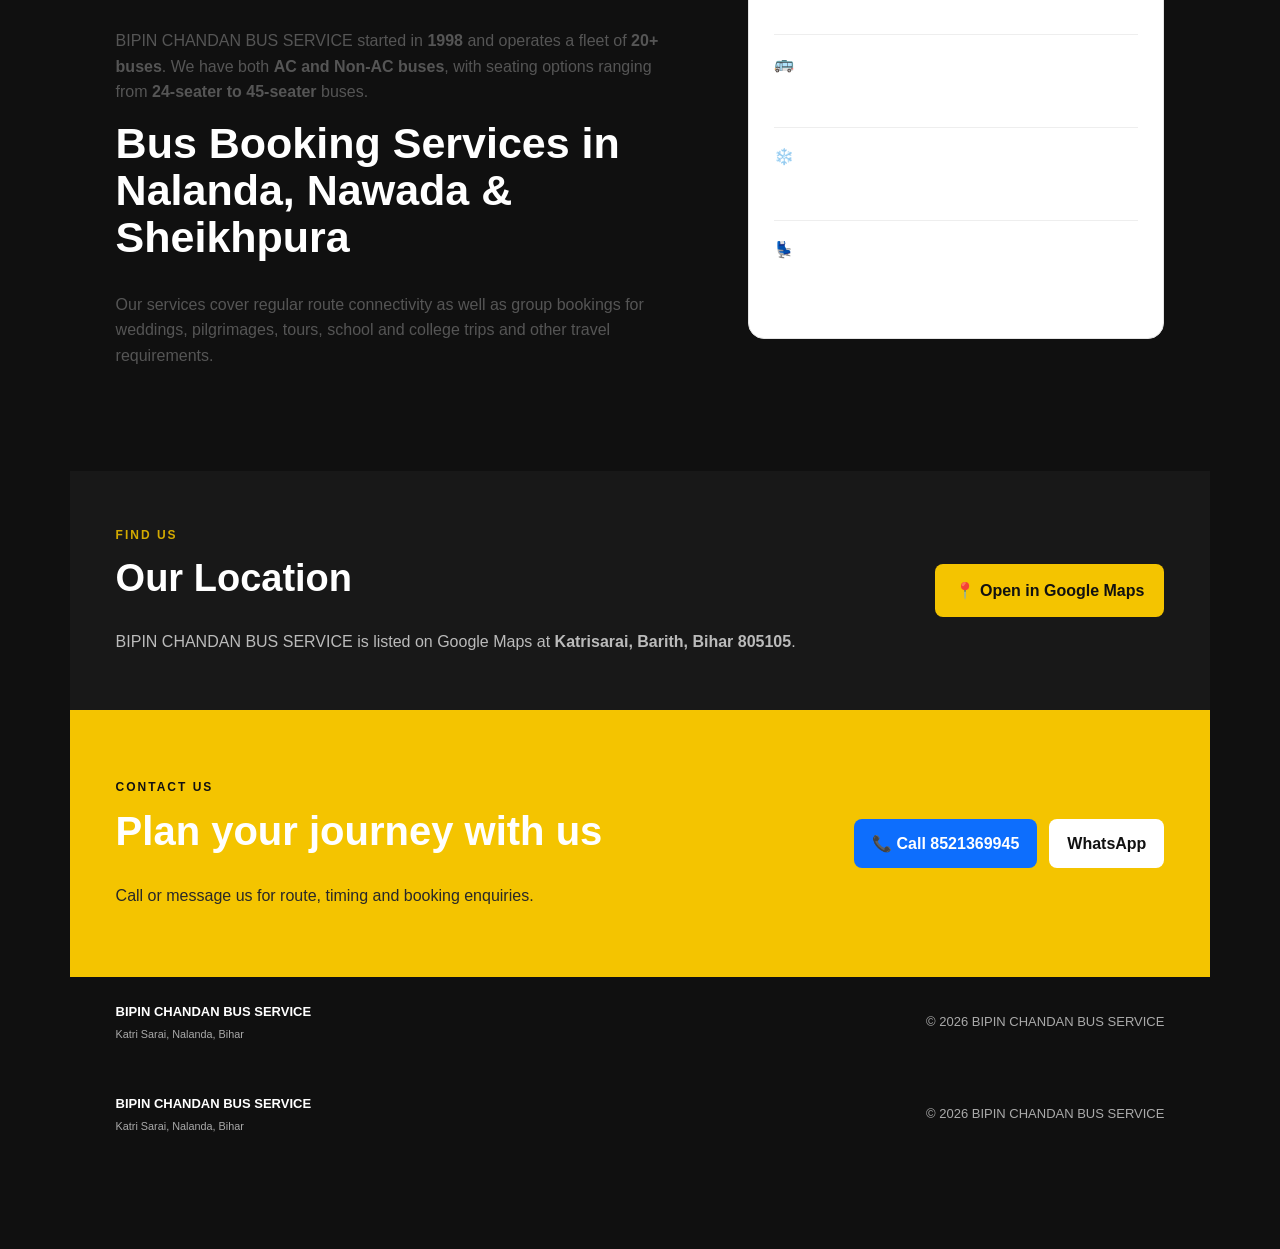
==== commit 82746310: "Update index.html" ====
--- a/index.html
+++ b/index.html
@@ -65,10 +65,52 @@
 
 <section id="fleet" class="section dark"><div class="container">
 <p class="eyebrow">OUR FLEET</p><h2>Our Buses</h2><p class="lead">A selection of the buses in our fleet. Photos are displayed as provided.</p>
+<div class="gallery-filters">
+<button class="filter-btn active" data-filter="all">All</button>
+<button class="filter-btn" data-filter="exterior">Exterior</button>
+<button class="filter-btn" data-filter="interior">Interior</button>
+</div>
+
 <div class="gallery">
-<figure class="large"><img src="images/bus-1.jpeg" alt="Bipin Chandan Bus Service bus photo 1" loading="lazy"></figure><figure class=""><img src="images/bus-2.jpeg" alt="Bipin Chandan Bus Service bus photo 2" loading="lazy"></figure><figure class=""><img src="images/bus-3.jpeg" alt="Bipin Chandan Bus Service bus photo 3" loading="lazy"></figure><figure class=""><img src="images/bus-4.jpeg" alt="Bipin Chandan Bus Service bus photo 4" loading="lazy"></figure><figure class=""><img src="images/bus-5.jpeg" alt="Bipin Chandan Bus Service bus photo 5" loading="lazy"></figure><figure class=""><img src="images/bus-6.jpeg" alt="Bipin Chandan Bus Service bus photo 6" loading="lazy"></figure><figure class=""><img src="images/bus-7.jpeg" alt="Bipin Chandan Bus Service bus photo 7" loading="lazy"></figure><figure class=""><img src="images/bus-8.jpeg" alt="Bipin Chandan Bus Service bus photo 8" loading="lazy"></figure><figure class=""><img src="images/bus-9.jpeg" alt="Bipin Chandan Bus Service bus photo 9" loading="lazy"></figure><figure class=""><img src="images/bus-10.jpeg" alt="Bipin Chandan Bus Service bus photo 10" loading="lazy"></figure><figure class=""><img src="images/bus-11.jpeg" alt="Bipin Chandan Bus Service bus photo 11" loading="lazy"></figure><figure class=""><img src="images/bus-12.jpeg" alt="Bipin Chandan Bus Service bus photo 12" loading="lazy"></figure><figure class=""><img src="images/bus-13.jpeg" alt="Bipin Chandan Bus Service bus photo 13" loading="lazy"></figure><figure class=""><img src="images/bus-14.jpeg" alt="Bipin Chandan Bus Service bus photo 14" loading="lazy"></figure><figure class=""><img src="images/bus-15.jpeg" alt="Bipin Chandan Bus Service bus photo 15" loading="lazy"></figure>
+
+<figure class="large" data-category="exterior">
+<img src="images/bus-1.jpeg" alt="Bipin Chandan Bus Service bus photo 1" loading="lazy">
+</figure>
+
+<figure data-category="exterior"><img src="images/bus-2.jpeg" alt="Bus photo 2" loading="lazy"></figure>
+<figure data-category="exterior"><img src="images/bus-3.jpeg" alt="Bus photo 3" loading="lazy"></figure>
+<figure data-category="exterior"><img src="images/bus-4.jpeg" alt="Bus photo 4" loading="lazy"></figure>
+<figure data-category="exterior"><img src="images/bus-5.jpeg" alt="Bus photo 5" loading="lazy"></figure>
+<figure data-category="exterior"><img src="images/bus-6.jpeg" alt="Bus photo 6" loading="lazy"></figure>
+<figure data-category="exterior"><img src="images/bus-7.jpeg" alt="Bus photo 7" loading="lazy"></figure>
+<figure data-category="exterior"><img src="images/bus-8.jpeg" alt="Bus photo 8" loading="lazy"></figure>
+
+<figure data-category="interior"><img src="images/bus-9.jpeg" alt="Bus interior photo 9" loading="lazy"></figure>
+
+<figure data-category="exterior"><img src="images/bus-10.jpeg" alt="Bus photo 10" loading="lazy"></figure>
+<figure data-category="exterior"><img src="images/bus-11.jpeg" alt="Bus photo 11" loading="lazy"></figure>
+<figure data-category="exterior"><img src="images/bus-12.jpeg" alt="Bus photo 12" loading="lazy"></figure>
+
+<figure data-category="interior"><img src="images/bus-13.jpeg" alt="Bus interior photo 13" loading="lazy"></figure>
+<figure data-category="interior"><img src="images/bus-14.jpeg" alt="Bus interior photo 14" loading="lazy"></figure>
+
+<figure data-category="exterior"><img src="images/bus-15.jpeg" alt="Bus photo 15" loading="lazy"></figure>
+
+<figure data-category="interior"><img src="images/bus-16.jpeg" alt="Bus interior photo 16" loading="lazy"></figure>
+<figure data-category="interior"><img src="images/bus-17.jpeg" alt="Bus interior photo 17" loading="lazy"></figure>
+
+<figure data-category="exterior"><img src="images/bus-18.jpeg" alt="Bus photo 18" loading="lazy"></figure>
+<figure data-category="exterior"><img src="images/bus-19.jpeg" alt="Bus photo 19" loading="lazy"></figure>
+<figure data-category="exterior"><img src="images/bus-20.jpeg" alt="Bus photo 20" loading="lazy"></figure>
+
+<figure data-category="interior"><img src="images/bus-21.jpeg" alt="Bus interior photo 21" loading="lazy"></figure>
+<figure data-category="interior"><img src="images/bus-22.jpeg" alt="Bus interior photo 22" loading="lazy"></figure>
+
+<figure data-category="exterior"><img src="images/bus-23.jpeg" alt="Bus photo 23" loading="lazy"></figure>
+
+<figure data-category="interior"><img src="images/bus-24.jpeg" alt="Bus interior photo 24" loading="lazy"></figure>
+
 </div>
-</div></section>
 
 <section id="bookings" class="section booking"><div class="container">
 <p class="eyebrow">GROUP &amp; SPECIAL BOOKINGS</p><h2>Bookings for Every Occasion</h2>
@@ -105,3 +147,29 @@
 <div class="buttons"><a class="btn black" href="tel:8521369945">📞 Call 8521369945</a><a class="btn white" target="_blank" href="https://wa.me/918521369945?text=Hello%20BIPIN%20CHANDAN%20BUS%20SERVICE%2C%20I%20want%20to know about your bus service.">WhatsApp</a></div>
 </div></section>
 <footer><div class="container foot"><div><b>BIPIN CHANDAN BUS SERVICE</b><small>Katri Sarai, Nalanda, Bihar</small></div><div>© 2026 BIPIN CHANDAN BUS SERVICE</div></div></footer>
+<footer><div class="container foot"><div><b>BIPIN CHANDAN BUS SERVICE</b><small>Katri Sarai, Nalanda, Bihar</small></div><div>© 2026 BIPIN CHANDAN BUS SERVICE</div></div></footer>
+
+<script>
+const filterButtons = document.querySelectorAll(".filter-btn");
+const galleryItems = document.querySelectorAll(".gallery figure");
+
+filterButtons.forEach(button => {
+  button.addEventListener("click", () => {
+    filterButtons.forEach(btn => btn.classList.remove("active"));
+    button.classList.add("active");
+
+    const filter = button.dataset.filter;
+
+    galleryItems.forEach(item => {
+      if (filter === "all" || item.dataset.category === filter) {
+        item.style.display = "";
+      } else {
+        item.style.display = "none";
+      }
+    });
+  });
+});
+</script>
+
+</body>
+</html>
--- a/style.css
+++ b/style.css
@@ -1,2 +1,12 @@
-*{box-sizing:border-box;margin:0;padding:0}html{scroll-behavior:smooth}body{font-family:Arial,Helvetica,sans-serif;background:#f7f7f5;color:#151515;line-height:1.6}.container{width:min(1140px,92%);margin:auto}header{position:sticky;top:0;z-index:20;background:#101010;color:#fff;border-bottom:1px solid #2b2b2b}.nav{min-height:76px;display:flex;align-items:center;gap:28px}.brand{display:flex;align-items:center;gap:10px;color:#fff;text-decoration:none;margin-right:auto}.brand-logo{width:58px;height:50px;object-fit:contain;border-radius:6px}.brand b,.brand small{display:block;line-height:1.1}.brand b{letter-spacing:1.4px;font-size:15px}.brand small{color:#f4c400;letter-spacing:2px;margin-top:4px}.nav nav{display:flex;gap:20px}.nav nav a{color:#ddd;text-decoration:none;font-size:14px}.call{background:#f4c400;color:#111;text-decoration:none;font-weight:800;padding:10px 16px;border-radius:8px}.hero{position:relative;min-height:650px;display:flex;align-items:center;background:url('images/bus-4.jpeg') center/cover no-repeat;color:#fff}.hero-overlay{position:absolute;inset:0;background:linear-gradient(90deg,#080808ed 0%,#080808b8 48%,#08080835 100%)}.hero-content{position:relative;padding:90px 0;max-width:760px}.eyebrow{color:#d3aa00;font-size:12px;font-weight:900;letter-spacing:2px;margin-bottom:12px}.hero h1{font-size:clamp(44px,6.5vw,78px);line-height:.98;letter-spacing:-2px}.hero h1 span{color:#f4c400}.hero p:not(.eyebrow){font-size:19px;color:#ddd;max-width:700px;margin:25px 0}.buttons{display:flex;gap:12px;flex-wrap:wrap}.btn{display:inline-block;text-decoration:none;font-weight:800;border-radius:8px;padding:12px 18px}.yellow{background:#f4c400;color:#111}.outline{border:1px solid #777;color:#fff}.stats{background:#f4c400;color:#111}.stat-grid{display:grid;grid-template-columns:repeat(4,1fr);min-height:130px;align-items:center;text-align:center}.stat-grid div{border-right:1px solid #0002}.stat-grid div:last-child{border:0}.stat-grid strong,.stat-grid span{display:block}.stat-grid strong{font-size:27px}.stat-grid span{font-size:12px;font-weight:800;letter-spacing:1px;text-transform:uppercase}.section{padding:88px 0}.section h2{font-size:43px;line-height:1.1;margin-bottom:30px}.routes{display:grid;grid-template-columns:repeat(2,1fr);gap:18px}.routes article{background:#fff;border:1px solid #e6e6e6;border-radius:15px;padding:27px;box-shadow:0 8px 25px #0000000a}.routes article:last-child{grid-column:span 2}.routes span{display:inline-flex;width:38px;height:38px;align-items:center;justify-content:center;border-radius:50%;background:#111;color:#f4c400;font-weight:900;font-size:12px;margin-bottom:15px}.routes h3{font-size:21px;margin-bottom:7px}.routes p{color:#666}.dark{background:#101010;color:#fff}.lead{color:#aaa;margin-top:-18px;margin-bottom:32px}.gallery{display:grid;grid-template-columns:repeat(4,1fr);grid-auto-rows:220px;gap:14px}.gallery figure{overflow:hidden;border-radius:12px;background:#222}.gallery figure.large{grid-column:span 2;grid-row:span 2}.gallery img{width:100%;height:100%;object-fit:cover;display:block;transition:transform .4s}.gallery figure:hover img{transform:scale(1.04)}.booking{background:#f2f0eb}.lead2{color:#666;max-width:800px;margin:-18px 0 32px}.booking-grid{display:grid;grid-template-columns:repeat(3,1fr);gap:16px}.booking-grid>div{background:#fff;border:1px solid #e3e3e3;border-radius:14px;padding:24px}.booking-icon{font-size:28px;margin-bottom:10px}.booking-grid h3{margin-bottom:6px}.booking-grid p{color:#666}.booking-cta{margin-top:25px;background:#111;color:#fff;border-radius:14px;padding:20px;display:flex;align-items:center;gap:12px;flex-wrap:wrap}.black{background:#111;color:#fff}.whatsapp{background:#22a85a;color:#fff}.about{display:grid;grid-template-columns:1.15fr .85fr;gap:70px;align-items:center}.about p:not(.eyebrow){color:#555;margin-bottom:15px}.facts{background:#fff;border:1px solid #e4e4e4;border-radius:16px;padding:25px}.facts div{padding:16px 0;border-bottom:1px solid #eee}.facts div:last-child{border:0}.facts b,.facts strong{display:block}.facts strong{font-size:19px;margin-top:4px}.map-section{padding:55px 0;background:#181818;color:#fff}.map-inner{display:flex;justify-content:space-between;align-items:center;gap:30px}.map-inner h2{font-size:38px}.map-inner p:not(.eyebrow){color:#bbb;max-width:700px}.map-btn{background:#f4c400;color:#111;text-decoration:none;font-weight:900;border-radius:8px;padding:14px 20px;white-space:nowrap}.contact{background:#f4c400;padding:68px 0}.contact-inner{display:flex;justify-content:space-between;align-items:center;gap:30px}.darkey{color:#111}.contact h2{font-size:40px}.contact p:not(.eyebrow){color:#282828}.white{background:#fff;color:#111}.foot{min-height:92px;display:flex;justify-content:space-between;align-items:center;gap:20px;color:#aaa;font-size:13px}.foot b{color:#fff}.foot small{display:block;margin-top:3px}footer{background:#101010}@media(max-width:850px){.nav nav{display:none}.hero{min-height:570px}.stat-grid{grid-template-columns:repeat(2,1fr);padding:20px 0}.stat-grid div{margin:10px 0}.routes{grid-template-columns:1fr}.routes article:last-child{grid-column:auto}.gallery{grid-template-columns:repeat(2,1fr);grid-auto-rows:220px}.gallery figure.large{grid-column:span 2;grid-row:span 1}.booking-grid{grid-template-columns:1fr 1fr}.about{grid-template-columns:1fr;gap:35px}.map-inner{display:block}.map-btn{display:inline-block;margin-top:20px}.contact-inner{display:block}.contact .buttons{margin-top:25px}.section h2{font-size:35px}}@media(max-width:480px){.brand-logo{width:48px;height:42px}.brand b{font-size:13px}.brand small{font-size:10px}.call{padding:9px 11px;font-size:13px}.hero-content{padding:70px 0}.hero h1{font-size:43px}.gallery{grid-template-columns:1fr}.gallery figure.large{grid-column:auto}.booking-grid{grid-template-columns:1fr}.foot{display:block;padding:25px 0}.foot>div+div{margin-top:12px}}
+*{box-sizing:border-box;margin:0;padding:0}html{scroll-behavior:smooth}body{font-family:Arial,Helvetica,sans-serif;background:#f7f7f5;color:#151515;line-height:1.6}.container{width:min(1140px,92%);margin:auto}header{position:sticky;top:0;z-index:20;background:#101010;color:#fff;border-bottom:1px solid #2b2b2b}.nav{min-height:76px;display:flex;align-items:center;gap:28px}.brand{display:flex;align-items:center;gap:10px;color:#fff;text-decoration:none;margin-right:auto}.brand-icon{width:48px;height:48px;border:2px solid #f4c400;border-radius:50%;display:flex;align-items:center;justify-content:center;color:#f4c400;font-weight:900;font-size:15px}.brand b,.brand small{display:block;line-height:1.1}.brand b{letter-spacing:1.4px;font-size:15px}.brand small{color:#f4c400;letter-spacing:2px;margin-top:4px}.nav nav{display:flex;gap:20px}.nav nav a{color:#ddd;text-decoration:none;font-size:14px}.call{background:#f4c400;color:#111;text-decoration:none;font-weight:800;padding:10px 16px;border-radius:8px}.hero{position:relative;min-height:650px;display:flex;align-items:center;background:url('images/bus-1.jpeg') center/cover no-repeat;color:#fff}.hero-overlay{position:absolute;inset:0;background:linear-gradient(90deg,#080808ed 0%,#080808b8 48%,#08080835 100%)}.hero-content{position:relative;padding:90px 0;max-width:760px}.eyebrow{color:#d3aa00;font-size:12px;font-weight:900;letter-spacing:2px;margin-bottom:12px}.hero h1{font-size:clamp(44px,6.5vw,78px);line-height:.98;letter-spacing:-2px}.hero h1 span{color:#f4c400}.hero p:not(.eyebrow){font-size:19px;color:#ddd;max-width:700px;margin:25px 0}.buttons{display:flex;gap:12px;flex-wrap:wrap}.btn{display:inline-block;text-decoration:none;font-weight:800;border-radius:8px;padding:12px 18px}.yellow{background:#f4c400;color:#111}.outline{border:1px solid #777;color:#fff}.stats{background:#f4c400;color:#111}.stat-grid{display:grid;grid-template-columns:repeat(4,1fr);min-height:130px;align-items:center;text-align:center}.stat-grid div{border-right:1px solid #0002}.stat-grid div:last-child{border:0}.stat-grid strong,.stat-grid span{display:block}.stat-grid strong{font-size:27px}.stat-grid span{font-size:12px;font-weight:800;letter-spacing:1px;text-transform:uppercase}.section{padding:88px 0}.section h2{font-size:43px;line-height:1.1;margin-bottom:30px}.routes{display:grid;grid-template-columns:repeat(2,1fr);gap:18px}.routes article{background:#fff;border:1px solid #e6e6e6;border-radius:15px;padding:27px;box-shadow:0 8px 25px #0000000a}.routes article:last-child{grid-column:span 2}.routes span{display:inline-flex;width:38px;height:38px;align-items:center;justify-content:center;border-radius:50%;background:#111;color:#f4c400;font-weight:900;font-size:12px;margin-bottom:15px}.routes h3{font-size:21px;margin-bottom:7px}.routes p{color:#666}.dark{background:#101010;color:#fff}.lead{color:#aaa;margin-top:-18px;margin-bottom:32px}.gallery{display:grid;grid-template-columns:repeat(4,1fr);grid-auto-rows:220px;gap:14px}.gallery figure{overflow:hidden;border-radius:12px;background:#222}.gallery figure.large{grid-column:span 2;grid-row:span 2}.gallery img{width:100%;height:100%;object-fit:cover;display:block;transition:transform .4s}.gallery figure:hover img{transform:scale(1.04)}.booking{background:#f2f0eb}.lead2{color:#666;max-width:800px;margin:-18px 0 32px}.booking-grid{display:grid;grid-template-columns:repeat(3,1fr);gap:16px}.booking-grid>div{background:#fff;border:1px solid #e3e3e3;border-radius:14px;padding:24px}.booking-icon{font-size:28px;margin-bottom:10px}.booking-grid h3{margin-bottom:6px}.booking-grid p{color:#666}.booking-cta{margin-top:25px;background:#111;color:#fff;border-radius:14px;padding:20px;display:flex;align-items:center;gap:12px;flex-wrap:wrap}.black{background:#111;color:#fff}.whatsapp{background:#22a85a;color:#fff}.about{display:grid;grid-template-columns:1.15fr .85fr;gap:70px;align-items:center}.about p:not(.eyebrow){color:#555;margin-bottom:15px}.facts{background:#fff;border:1px solid #e4e4e4;border-radius:16px;padding:25px}.facts div{padding:16px 0;border-bottom:1px solid #eee}.facts div:last-child{border:0}.facts b,.facts strong{display:block}.facts strong{font-size:19px;margin-top:4px}.map-section{padding:55px 0;background:#181818;color:#fff}.map-inner{display:flex;justify-content:space-between;align-items:center;gap:30px}.map-inner h2{font-size:38px}.map-inner p:not(.eyebrow){color:#bbb;max-width:700px}.map-btn{background:#f4c400;color:#111;text-decoration:none;font-weight:900;border-radius:8px;padding:14px 20px;white-space:nowrap}.contact{background:#f4c400;padding:68px 0}.contact-inner{display:flex;justify-content:space-between;align-items:center;gap:30px}.darkey{color:#111}.contact h2{font-size:40px}.contact p:not(.eyebrow){color:#282828}.white{background:#fff;color:#111}.foot{min-height:92px;display:flex;justify-content:space-between;align-items:center;gap:20px;color:#aaa;font-size:13px}.foot b{color:#fff}.foot small{display:block;margin-top:3px}footer{background:#101010}@media(max-width:850px){.nav nav{display:none}.hero{min-height:570px}.stat-grid{grid-template-columns:repeat(2,1fr);padding:20px 0}.stat-grid div{margin:10px 0}.routes{grid-template-columns:1fr}.routes article:last-child{grid-column:auto}.gallery{grid-template-columns:repeat(2,1fr);grid-auto-rows:220px}.gallery figure.large{grid-column:span 2;grid-row:span 1}.booking-grid{grid-template-columns:1fr 1fr}.about{grid-template-columns:1fr;gap:35px}.map-inner{display:block}.map-btn{display:inline-block;margin-top:20px}.contact-inner{display:block}.contact .buttons{margin-top:25px}.section h2{font-size:35px}}@media(max-width:480px){.brand-icon{width:42px;height:42px}.brand b{font-size:13px}.brand small{font-size:10px}.call{padding:9px 11px;font-size:13px}.hero-content{padding:70px 0}.hero h1{font-size:43px}.gallery{grid-template-columns:1fr}.gallery figure.large{grid-column:auto}.booking-grid{grid-template-columns:1fr}.foot{display:block;padding:25px 0}.foot>div+div{margin-top:12px}}
 .facts a,.email-fallback a{color:inherit;text-decoration:none}
+.btn.email {
+  background: #007bff;
+  color: #f59e0b;
+  border: none;
+}
+.btn.black {
+  background: #0d6efd;
+  color: #ffffff;
+  border: none;
+}
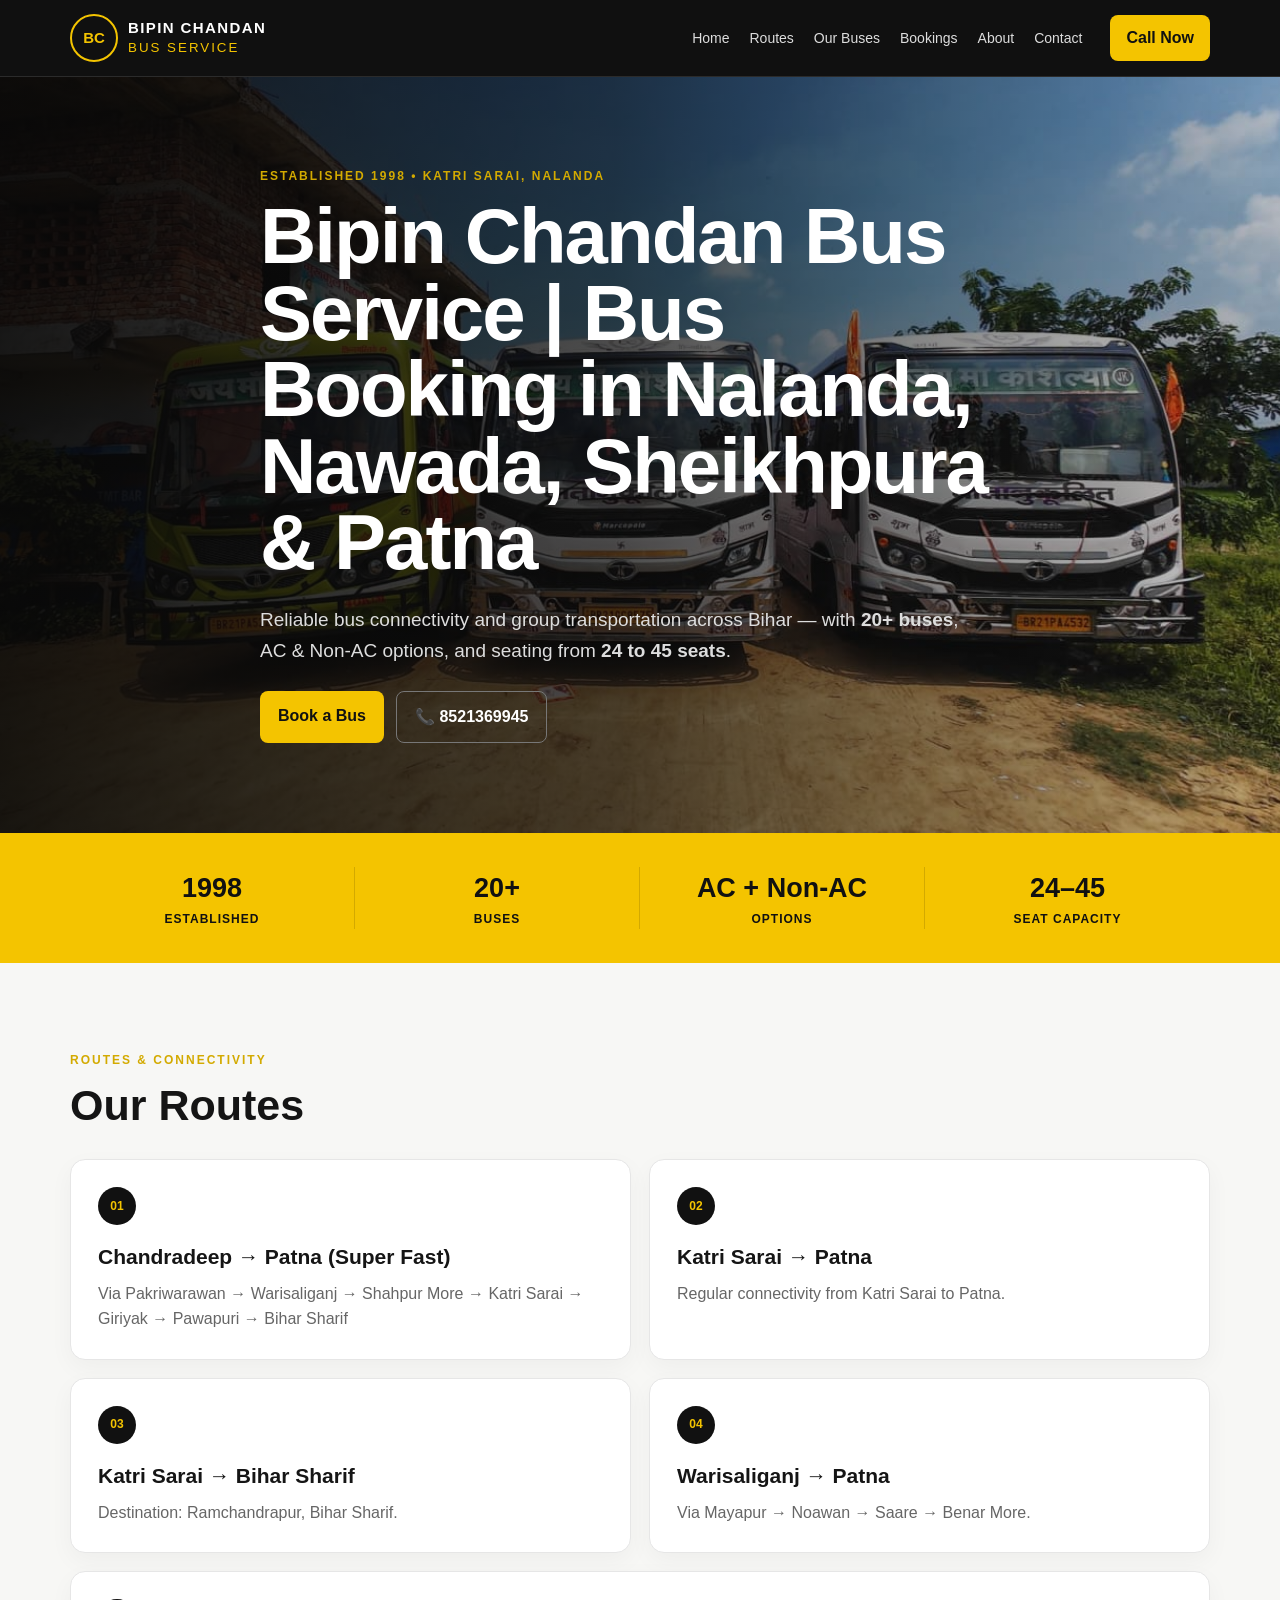
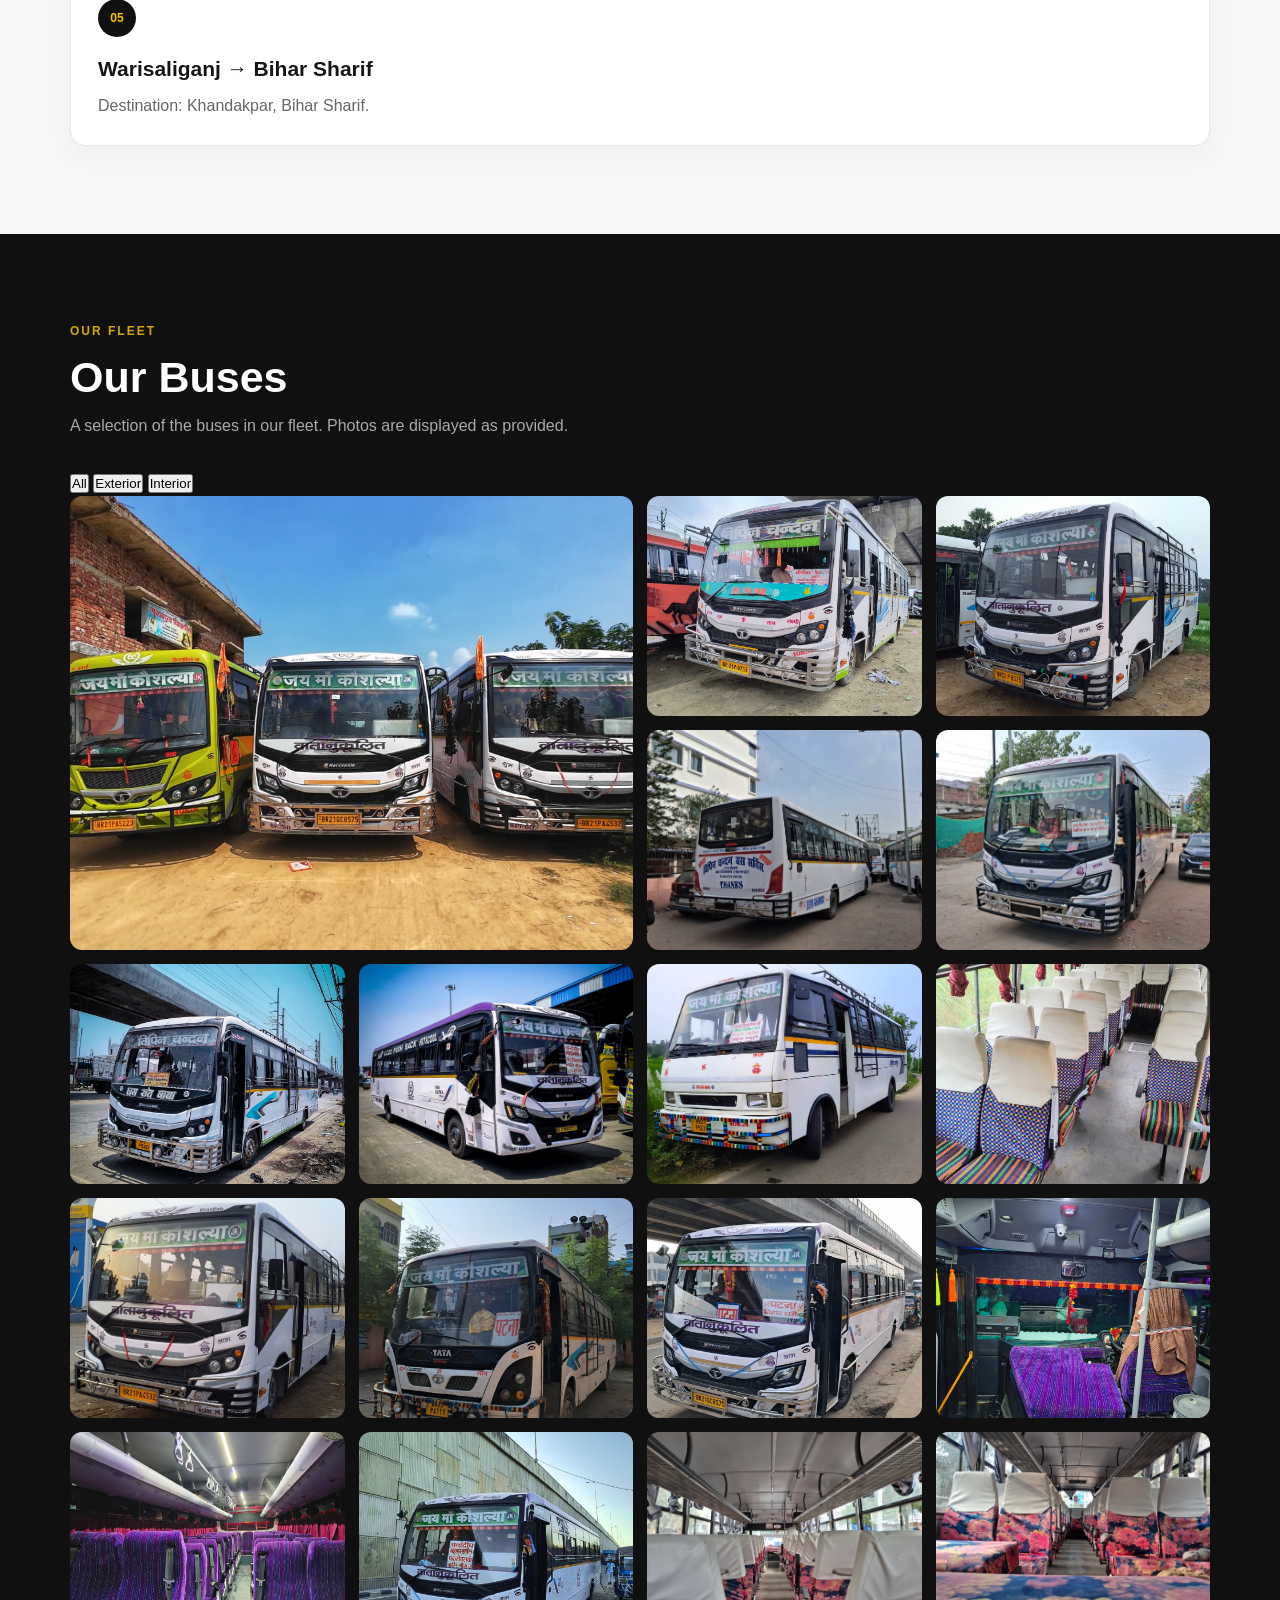
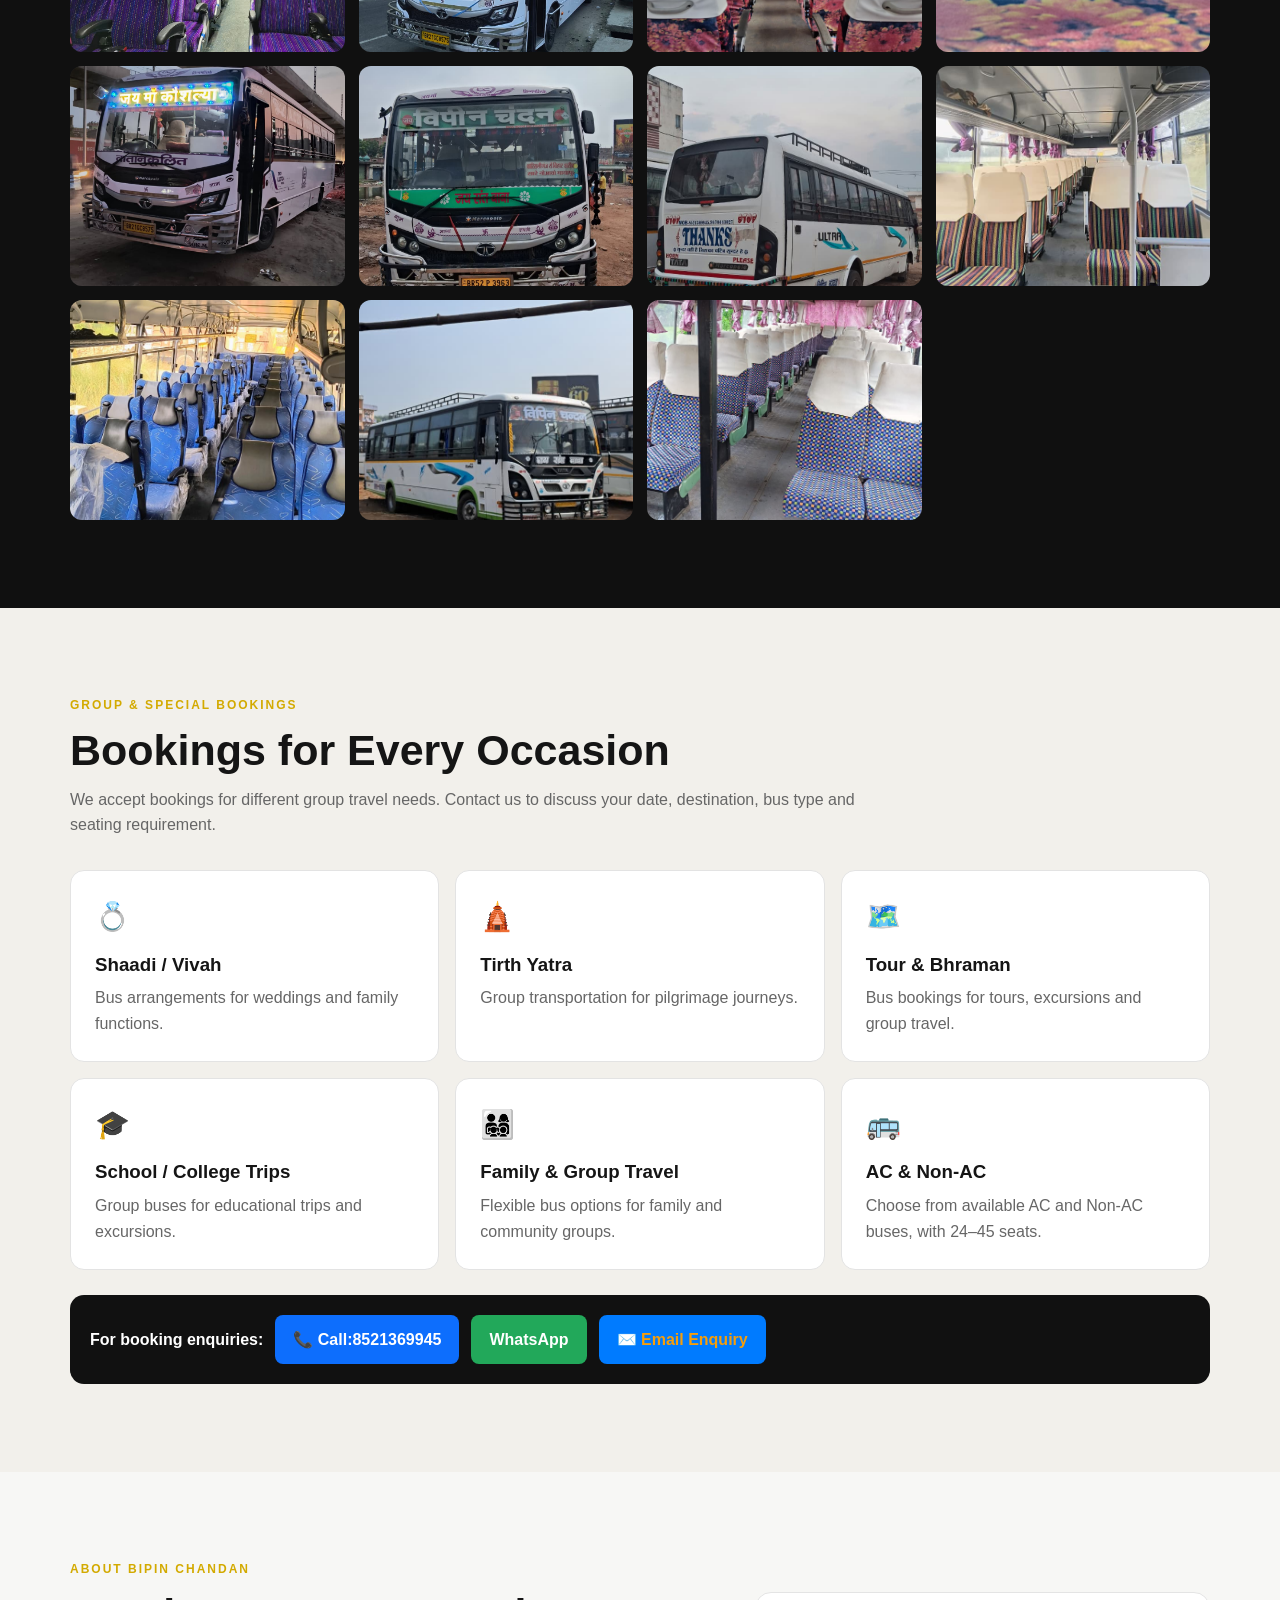
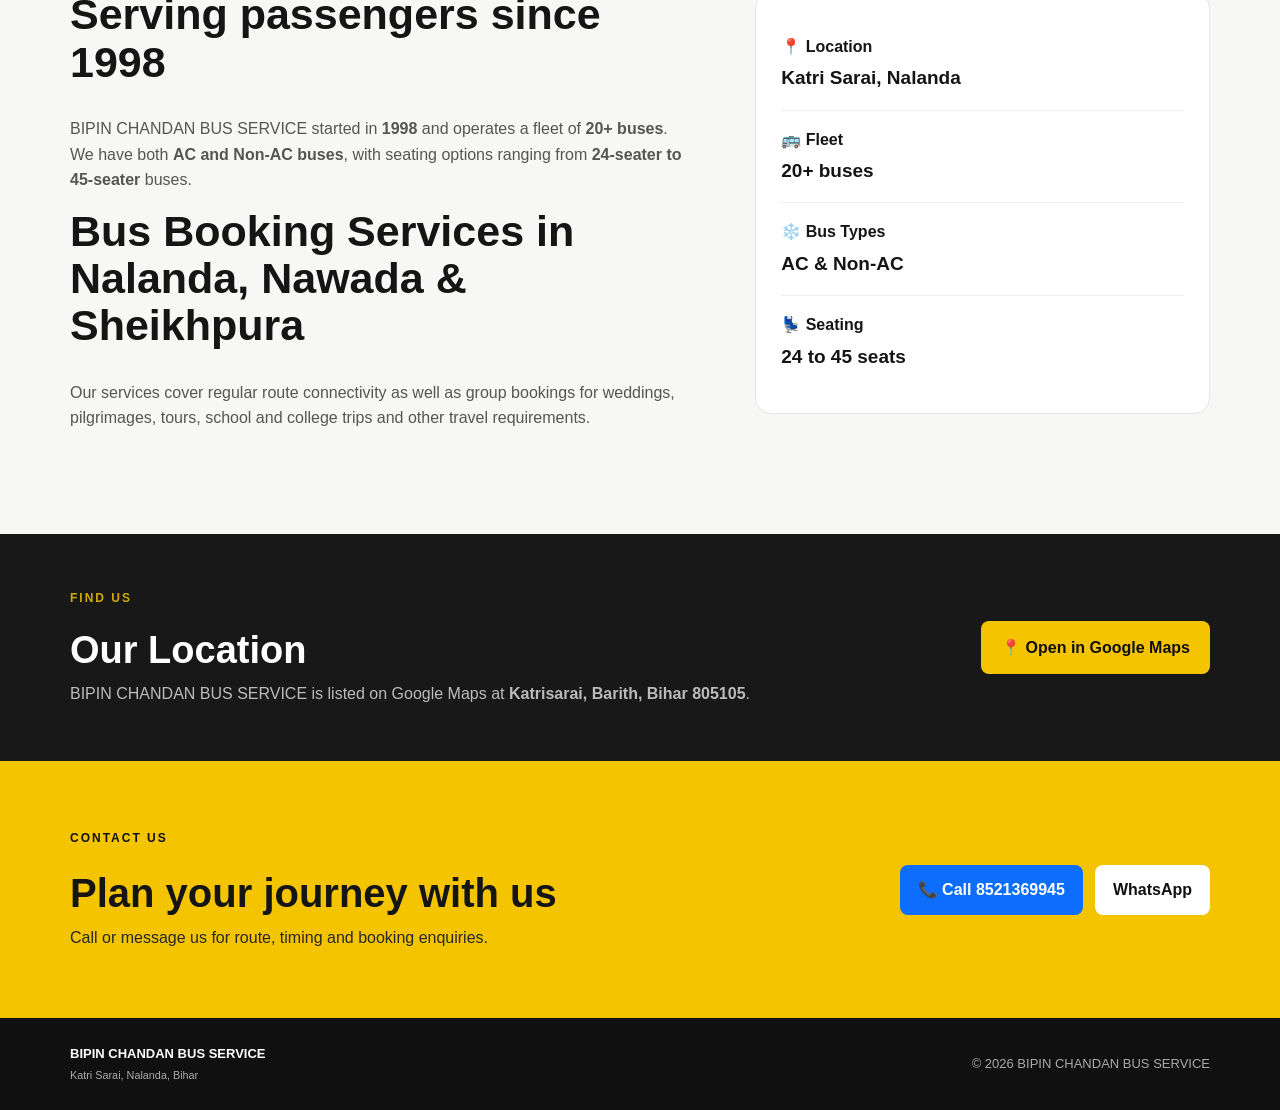
==== commit 0520ae40: "Update index.html" ====
--- a/index.html
+++ b/index.html
@@ -1,10 +1,13 @@
 <!DOCTYPE html>
 <html lang="en">
-<head> 
-<meta charset="UTF-8"><meta name="viewport" content="width=device-width, initial-scale=1.0">
+<head>
+<meta charset="UTF-8">
+<meta name="viewport" content="width=device-width, initial-scale=1.0">
+
 <title>Bipin Chandan Bus Service | Bus Booking in Nalanda, Nawada & Sheikhpura, Bihar</title>
 
 <meta name="description" content="Bipin Chandan Bus Service, Katri Sarai, Nalanda, Bihar — Bus booking services in Nalanda, Nawada and Sheikhpura. AC and Non-AC buses from 24 to 45 seats for weddings, tours, Tirth Yatra, school and college trips.">
+
 <link rel="stylesheet" href="style.css">
 
 <script type="application/ld+json">
@@ -32,44 +35,142 @@
 </script>
 
 </head>
-</head>
+
 <body>
-<header><div class="container nav">
-<a class="brand" href="#home"><div class="brand-icon">BC</div><span><b>BIPIN CHANDAN</b><small>BUS SERVICE</small></span></a>
-<nav><a href="#home">Home</a><a href="#routes">Routes</a><a href="#fleet">Our Buses</a><a href="#bookings">Bookings</a><a href="#about">About</a><a href="#contact">Contact</a></nav>
+
+<header>
+<div class="container nav">
+
+<a class="brand" href="#home">
+<div class="brand-icon">BC</div>
+<span>
+<b>BIPIN CHANDAN</b>
+<small>BUS SERVICE</small>
+</span>
+</a>
+
+<nav>
+<a href="#home">Home</a>
+<a href="#routes">Routes</a>
+<a href="#fleet">Our Buses</a>
+<a href="#bookings">Bookings</a>
+<a href="#about">About</a>
+<a href="#contact">Contact</a>
+</nav>
+
 <a class="call" href="tel:8521369945">Call Now</a>
-</div></header>
+
+</div>
+</header>
+
 
 <section id="home" class="hero">
-<div class="hero-overlay"></div><div class="container hero-content">
+
+<div class="hero-overlay"></div>
+
+<div class="container hero-content">
+
 <p class="eyebrow">ESTABLISHED 1998 • KATRI SARAI, NALANDA</p>
+
 <h1>Bipin Chandan Bus Service | Bus Booking in Nalanda, Nawada, Sheikhpura & Patna</h1>
-<p>Reliable bus connectivity and group transportation across Bihar — with <b>20+ buses</b>, AC &amp; Non-AC options, and seating from <b>24 to 45 seats</b>.</p>
-<div class="buttons"><a class="btn yellow" href="#bookings">Book a Bus</a><a class="btn outline" href="tel:8521369945">📞 8521369945</a></div>
-</div></section>
-
-<section class="stats"><div class="container stat-grid">
-<div><strong>1998</strong><span>Established</span></div><div><strong>20+</strong><span>Buses</span></div><div><strong>AC + Non-AC</strong><span>Options</span></div><div><strong>24–45</strong><span>Seat Capacity</span></div>
-</div></section>
-
-<section id="routes" class="section"><div class="container">
-<p class="eyebrow">ROUTES &amp; CONNECTIVITY</p><h2>Our Routes</h2>
+
+<p>
+Reliable bus connectivity and group transportation across Bihar — with
+<b>20+ buses</b>, AC &amp; Non-AC options, and seating from
+<b>24 to 45 seats</b>.
+</p>
+
+<div class="buttons">
+<a class="btn yellow" href="#bookings">Book a Bus</a>
+<a class="btn outline" href="tel:8521369945">📞 8521369945</a>
+</div>
+
+</div>
+</section>
+
+
+<section class="stats">
+<div class="container stat-grid">
+
+<div><strong>1998</strong><span>Established</span></div>
+<div><strong>20+</strong><span>Buses</span></div>
+<div><strong>AC + Non-AC</strong><span>Options</span></div>
+<div><strong>24–45</strong><span>Seat Capacity</span></div>
+
+</div>
+</section>
+
+
+<section id="routes" class="section">
+<div class="container">
+
+<p class="eyebrow">ROUTES &amp; CONNECTIVITY</p>
+<h2>Our Routes</h2>
+
 <div class="routes">
-<article><span>01</span><h3>Chandradeep → Patna (Super Fast) </h3><p>  Via Pakriwarawan → Warisaliganj → Shahpur More → Katri Sarai → Giriyak → Pawapuri → Bihar Sharif </p></article>
-<article><span>02</span><h3>Katri Sarai → Patna</h3><p>Regular connectivity from Katri Sarai to Patna.</p></article>
-<article><span>03</span><h3>Katri Sarai → Bihar Sharif</h3><p>Destination: Ramchandrapur, Bihar Sharif.</p></article>
-<article><span>04</span><h3>Warisaliganj → Patna</h3><p>Via Mayapur → Noawan → Saare → Benar More.</p></article>
-<article><span>05</span><h3>Warisaliganj → Bihar Sharif</h3><p>Destination: Khandakpar, Bihar Sharif.</p></article>
-</div>
-</div></section>
-
-<section id="fleet" class="section dark"><div class="container">
-<p class="eyebrow">OUR FLEET</p><h2>Our Buses</h2><p class="lead">A selection of the buses in our fleet. Photos are displayed as provided.</p>
+
+<article>
+<span>01</span>
+<h3>Chandradeep → Patna (Super Fast)</h3>
+<p>
+Via Pakriwarawan → Warisaliganj → Shahpur More → Katri Sarai → Giriyak → Pawapuri → Bihar Sharif
+</p>
+</article>
+
+<article>
+<span>02</span>
+<h3>Katri Sarai → Patna</h3>
+<p>Regular connectivity from Katri Sarai to Patna.</p>
+</article>
+
+<article>
+<span>03</span>
+<h3>Katri Sarai → Bihar Sharif</h3>
+<p>Destination: Ramchandrapur, Bihar Sharif.</p>
+</article>
+
+<article>
+<span>04</span>
+<h3>Warisaliganj → Patna</h3>
+<p>Via Mayapur → Noawan → Saare → Benar More.</p>
+</article>
+
+<article>
+<span>05</span>
+<h3>Warisaliganj → Bihar Sharif</h3>
+<p>Destination: Khandakpar, Bihar Sharif.</p>
+</article>
+
+</div>
+</div>
+</section>
+
+
+<section id="fleet" class="section dark">
+<div class="container">
+
+<p class="eyebrow">OUR FLEET</p>
+<h2>Our Buses</h2>
+
+<p class="lead">
+A selection of the buses in our fleet. Photos are displayed as provided.
+</p>
+
+
 <div class="gallery-filters">
+
 <button class="filter-btn active" data-filter="all">All</button>
-<button class="filter-btn" data-filter="exterior">Exterior</button>
-<button class="filter-btn" data-filter="interior">Interior</button>
-</div>
+
+<button class="filter-btn" data-filter="exterior">
+Exterior
+</button>
+
+<button class="filter-btn" data-filter="interior">
+Interior
+</button>
+
+</div>
+
 
 <div class="gallery">
 
@@ -77,99 +178,338 @@
 <img src="images/bus-1.jpeg" alt="Bipin Chandan Bus Service bus photo 1" loading="lazy">
 </figure>
 
-<figure data-category="exterior"><img src="images/bus-2.jpeg" alt="Bus photo 2" loading="lazy"></figure>
-<figure data-category="exterior"><img src="images/bus-3.jpeg" alt="Bus photo 3" loading="lazy"></figure>
-<figure data-category="exterior"><img src="images/bus-4.jpeg" alt="Bus photo 4" loading="lazy"></figure>
-<figure data-category="exterior"><img src="images/bus-5.jpeg" alt="Bus photo 5" loading="lazy"></figure>
-<figure data-category="exterior"><img src="images/bus-6.jpeg" alt="Bus photo 6" loading="lazy"></figure>
-<figure data-category="exterior"><img src="images/bus-7.jpeg" alt="Bus photo 7" loading="lazy"></figure>
-<figure data-category="exterior"><img src="images/bus-8.jpeg" alt="Bus photo 8" loading="lazy"></figure>
-
-<figure data-category="interior"><img src="images/bus-9.jpeg" alt="Bus interior photo 9" loading="lazy"></figure>
-
-<figure data-category="exterior"><img src="images/bus-10.jpeg" alt="Bus photo 10" loading="lazy"></figure>
-<figure data-category="exterior"><img src="images/bus-11.jpeg" alt="Bus photo 11" loading="lazy"></figure>
-<figure data-category="exterior"><img src="images/bus-12.jpeg" alt="Bus photo 12" loading="lazy"></figure>
-
-<figure data-category="interior"><img src="images/bus-13.jpeg" alt="Bus interior photo 13" loading="lazy"></figure>
-<figure data-category="interior"><img src="images/bus-14.jpeg" alt="Bus interior photo 14" loading="lazy"></figure>
-
-<figure data-category="exterior"><img src="images/bus-15.jpeg" alt="Bus photo 15" loading="lazy"></figure>
-
-<figure data-category="interior"><img src="images/bus-16.jpeg" alt="Bus interior photo 16" loading="lazy"></figure>
-<figure data-category="interior"><img src="images/bus-17.jpeg" alt="Bus interior photo 17" loading="lazy"></figure>
-
-<figure data-category="exterior"><img src="images/bus-18.jpeg" alt="Bus photo 18" loading="lazy"></figure>
-<figure data-category="exterior"><img src="images/bus-19.jpeg" alt="Bus photo 19" loading="lazy"></figure>
-<figure data-category="exterior"><img src="images/bus-20.jpeg" alt="Bus photo 20" loading="lazy"></figure>
-
-<figure data-category="interior"><img src="images/bus-21.jpeg" alt="Bus interior photo 21" loading="lazy"></figure>
-<figure data-category="interior"><img src="images/bus-22.jpeg" alt="Bus interior photo 22" loading="lazy"></figure>
-
-<figure data-category="exterior"><img src="images/bus-23.jpeg" alt="Bus photo 23" loading="lazy"></figure>
-
-<figure data-category="interior"><img src="images/bus-24.jpeg" alt="Bus interior photo 24" loading="lazy"></figure>
-
-</div>
-
-<section id="bookings" class="section booking"><div class="container">
-<p class="eyebrow">GROUP &amp; SPECIAL BOOKINGS</p><h2>Bookings for Every Occasion</h2>
-<p class="lead2">We accept bookings for different group travel needs. Contact us to discuss your date, destination, bus type and seating requirement.</p>
+<figure data-category="exterior">
+<img src="images/bus-2.jpeg" alt="Bus photo 2" loading="lazy">
+</figure>
+
+<figure data-category="exterior">
+<img src="images/bus-3.jpeg" alt="Bus photo 3" loading="lazy">
+</figure>
+
+<figure data-category="exterior">
+<img src="images/bus-4.jpeg" alt="Bus photo 4" loading="lazy">
+</figure>
+
+<figure data-category="exterior">
+<img src="images/bus-5.jpeg" alt="Bus photo 5" loading="lazy">
+</figure>
+
+<figure data-category="exterior">
+<img src="images/bus-6.jpeg" alt="Bus photo 6" loading="lazy">
+</figure>
+
+<figure data-category="exterior">
+<img src="images/bus-7.jpeg" alt="Bus photo 7" loading="lazy">
+</figure>
+
+<figure data-category="exterior">
+<img src="images/bus-8.jpeg" alt="Bus photo 8" loading="lazy">
+</figure>
+
+<figure data-category="interior">
+<img src="images/bus-9.jpeg" alt="Bus interior photo 9" loading="lazy">
+</figure>
+
+<figure data-category="exterior">
+<img src="images/bus-10.jpeg" alt="Bus photo 10" loading="lazy">
+</figure>
+
+<figure data-category="exterior">
+<img src="images/bus-11.jpeg" alt="Bus photo 11" loading="lazy">
+</figure>
+
+<figure data-category="exterior">
+<img src="images/bus-12.jpeg" alt="Bus photo 12" loading="lazy">
+</figure>
+
+<figure data-category="interior">
+<img src="images/bus-13.jpeg" alt="Bus interior photo 13" loading="lazy">
+</figure>
+
+<figure data-category="interior">
+<img src="images/bus-14.jpeg" alt="Bus interior photo 14" loading="lazy">
+</figure>
+
+<figure data-category="exterior">
+<img src="images/bus-15.jpeg" alt="Bus photo 15" loading="lazy">
+</figure>
+
+<figure data-category="interior">
+<img src="images/bus-16.jpeg" alt="Bus interior photo 16" loading="lazy">
+</figure>
+
+<figure data-category="interior">
+<img src="images/bus-17.jpeg" alt="Bus interior photo 17" loading="lazy">
+</figure>
+
+<figure data-category="exterior">
+<img src="images/bus-18.jpeg" alt="Bus photo 18" loading="lazy">
+</figure>
+
+<figure data-category="exterior">
+<img src="images/bus-19.jpeg" alt="Bus photo 19" loading="lazy">
+</figure>
+
+<figure data-category="exterior">
+<img src="images/bus-20.jpeg" alt="Bus photo 20" loading="lazy">
+</figure>
+
+<figure data-category="interior">
+<img src="images/bus-21.jpeg" alt="Bus interior photo 21" loading="lazy">
+</figure>
+
+<figure data-category="interior">
+<img src="images/bus-22.jpeg" alt="Bus interior photo 22" loading="lazy">
+</figure>
+
+<figure data-category="exterior">
+<img src="images/bus-23.jpeg" alt="Bus photo 23" loading="lazy">
+</figure>
+
+<figure data-category="interior">
+<img src="images/bus-24.jpeg" alt="Bus interior photo 24" loading="lazy">
+</figure>
+
+</div>
+
+</div>
+</section>
+
+
+<section id="bookings" class="section booking">
+<div class="container">
+
+<p class="eyebrow">GROUP &amp; SPECIAL BOOKINGS</p>
+
+<h2>Bookings for Every Occasion</h2>
+
+<p class="lead2">
+We accept bookings for different group travel needs. Contact us to discuss your date, destination, bus type and seating requirement.
+</p>
+
 <div class="booking-grid">
-<div><div class="booking-icon">💍</div><h3>Shaadi / Vivah</h3><p>Bus arrangements for weddings and family functions.</p></div>
-<div><div class="booking-icon">🛕</div><h3>Tirth Yatra</h3><p>Group transportation for pilgrimage journeys.</p></div>
-<div><div class="booking-icon">🗺️</div><h3>Tour &amp; Bhraman</h3><p>Bus bookings for tours, excursions and group travel.</p></div>
-<div><div class="booking-icon">🎓</div><h3>School / College Trips</h3><p>Group buses for educational trips and excursions.</p></div>
-<div><div class="booking-icon">👨‍👩‍👧‍👦</div><h3>Family &amp; Group Travel</h3><p>Flexible bus options for family and community groups.</p></div>
-<div><div class="booking-icon">🚌</div><h3>AC &amp; Non-AC</h3><p>Choose from available AC and Non-AC buses, with 24–45 seats.</p></div>
-</div>
-<div class="booking-cta"><b>For booking enquiries:</b><a class="btn black" href="tel:8521369945">📞 Call:8521369945</a><a class="btn whatsapp" target="_blank" href="https://wa.me/918521369945?text=Hello%20BIPIN%20CHANDAN%20BUS%20SERVICE%2C%20I%20want%20to%20make%20a%20bus%20booking.">WhatsApp <a class="btn email" href="mailto:bipinchandanbusservice@gmail.com">
-  ✉️ Email Enquiry
-</a></a></div>
-</div></section> 
-
-<section id="about" class="section"><div class="container about">
-<div><p class="eyebrow">ABOUT BIPIN CHANDAN</p><h2>Serving passengers since 1998</h2>
-<p>BIPIN CHANDAN BUS SERVICE started in <b>1998</b> and operates a fleet of <b>20+ buses</b>. We have both <b>AC and Non-AC buses</b>, with seating options ranging from <b>24-seater to 45-seater</b> buses.</p>
-<h2>Bus Booking Services in Nalanda, Nawada & Sheikhpura</h2> 
-<p>Our services cover regular route connectivity as well as group bookings for weddings, pilgrimages, tours, school and college trips and other travel requirements.</p>
-</div>
-<div class="facts"><div><b>📍 Location</b><strong>Katri Sarai, Nalanda</strong></div><div><b>🚌 Fleet</b><strong>20+ buses</strong></div><div><b>❄️ Bus Types</b><strong>AC &amp; Non-AC</strong></div><div><b>💺 Seating</b><strong>24 to 45 seats</strong></div></div>
-</div></section>
-
-<section class="map-section"><div class="container map-inner">
-<div><p class="eyebrow">FIND US</p><h2>Our Location</h2><p>BIPIN CHANDAN BUS SERVICE is listed on Google Maps at <b>Katrisarai, Barith, Bihar 805105</b>.</p></div>
-<a class="map-btn" target="_blank" href="https://www.google.com/maps/search/?api=1&query=Bipin%20Chandan%20Bus%20Service%2C%20Katrisarai%2C%20Barith%2C%20Bihar%20805105&query_place_id=ChIJ19U-9mxZ8jkRuvZcLR-6-lc">📍 Open in Google Maps</a>
-</div></section>
-
-<section id="contact" class="contact"><div class="container contact-inner">
-<div><p class="eyebrow darkey">CONTACT US</p><h2>Plan your journey with us</h2><p>Call or message us for route, timing and booking enquiries.</p></div>
-<div class="buttons"><a class="btn black" href="tel:8521369945">📞 Call 8521369945</a><a class="btn white" target="_blank" href="https://wa.me/918521369945?text=Hello%20BIPIN%20CHANDAN%20BUS%20SERVICE%2C%20I%20want%20to know about your bus service.">WhatsApp</a></div>
-</div></section>
-<footer><div class="container foot"><div><b>BIPIN CHANDAN BUS SERVICE</b><small>Katri Sarai, Nalanda, Bihar</small></div><div>© 2026 BIPIN CHANDAN BUS SERVICE</div></div></footer>
-<footer><div class="container foot"><div><b>BIPIN CHANDAN BUS SERVICE</b><small>Katri Sarai, Nalanda, Bihar</small></div><div>© 2026 BIPIN CHANDAN BUS SERVICE</div></div></footer>
+
+<div>
+<div class="booking-icon">💍</div>
+<h3>Shaadi / Vivah</h3>
+<p>Bus arrangements for weddings and family functions.</p>
+</div>
+
+<div>
+<div class="booking-icon">🛕</div>
+<h3>Tirth Yatra</h3>
+<p>Group transportation for pilgrimage journeys.</p>
+</div>
+
+<div>
+<div class="booking-icon">🗺️</div>
+<h3>Tour &amp; Bhraman</h3>
+<p>Bus bookings for tours, excursions and group travel.</p>
+</div>
+
+<div>
+<div class="booking-icon">🎓</div>
+<h3>School / College Trips</h3>
+<p>Group buses for educational trips and excursions.</p>
+</div>
+
+<div>
+<div class="booking-icon">👨‍👩‍👧‍👦</div>
+<h3>Family &amp; Group Travel</h3>
+<p>Flexible bus options for family and community groups.</p>
+</div>
+
+<div>
+<div class="booking-icon">🚌</div>
+<h3>AC &amp; Non-AC</h3>
+<p>Choose from available AC and Non-AC buses, with 24–45 seats.</p>
+</div>
+
+</div>
+
+
+<div class="booking-cta">
+
+<b>For booking enquiries:</b>
+
+<a class="btn black" href="tel:8521369945">
+📞 Call:8521369945
+</a>
+
+<a class="btn whatsapp" target="_blank"
+href="https://wa.me/918521369945?text=Hello%20BIPIN%20CHANDAN%20BUS%20SERVICE%2C%20I%20want%20to%20make%20a%20bus%20booking.">
+WhatsApp
+</a>
+
+<a class="btn email" href="mailto:bipinchandanbusservice@gmail.com">
+✉️ Email Enquiry
+</a>
+
+</div>
+
+</div>
+</section>
+
+
+<section id="about" class="section">
+<div class="container about">
+
+<div>
+
+<p class="eyebrow">ABOUT BIPIN CHANDAN</p>
+
+<h2>Serving passengers since 1998</h2>
+
+<p>
+BIPIN CHANDAN BUS SERVICE started in <b>1998</b> and operates a fleet of
+<b>20+ buses</b>. We have both <b>AC and Non-AC buses</b>, with seating
+options ranging from <b>24-seater to 45-seater</b> buses.
+</p>
+
+<h2>Bus Booking Services in Nalanda, Nawada &amp; Sheikhpura</h2>
+
+<p>
+Our services cover regular route connectivity as well as group bookings
+for weddings, pilgrimages, tours, school and college trips and other
+travel requirements.
+</p>
+
+</div>
+
+
+<div class="facts">
+
+<div>
+<b>📍 Location</b>
+<strong>Katri Sarai, Nalanda</strong>
+</div>
+
+<div>
+<b>🚌 Fleet</b>
+<strong>20+ buses</strong>
+</div>
+
+<div>
+<b>❄️ Bus Types</b>
+<strong>AC &amp; Non-AC</strong>
+</div>
+
+<div>
+<b>💺 Seating</b>
+<strong>24 to 45 seats</strong>
+</div>
+
+</div>
+
+</div>
+</section>
+
+
+<section class="map-section">
+<div class="container map-inner">
+
+<div>
+
+<p class="eyebrow">FIND US</p>
+
+<h2>Our Location</h2>
+
+<p>
+BIPIN CHANDAN BUS SERVICE is listed on Google Maps at
+<b>Katrisarai, Barith, Bihar 805105</b>.
+</p>
+
+</div>
+
+<a class="map-btn" target="_blank"
+href="https://www.google.com/maps/search/?api=1&query=Bipin%20Chandan%20Bus%20Service%2C%20Katrisarai%2C%20Barith%2C%20Bihar%20805105&query_place_id=ChIJ19U-9mxZ8jkRuvZcLR-6-lc">
+📍 Open in Google Maps
+</a>
+
+</div>
+</section>
+
+
+<section id="contact" class="contact">
+<div class="container contact-inner">
+
+<div>
+
+<p class="eyebrow darkey">CONTACT US</p>
+
+<h2>Plan your journey with us</h2>
+
+<p>
+Call or message us for route, timing and booking enquiries.
+</p>
+
+</div>
+
+
+<div class="buttons">
+
+<a class="btn black" href="tel:8521369945">
+📞 Call 8521369945
+</a>
+
+<a class="btn white" target="_blank"
+href="https://wa.me/918521369945?text=Hello%20BIPIN%20CHANDAN%20BUS%20SERVICE%2C%20I%20want%20to know about your bus service.">
+WhatsApp
+</a>
+
+</div>
+
+</div>
+</section>
+
+
+<footer>
+<div class="container foot">
+
+<div>
+<b>BIPIN CHANDAN BUS SERVICE</b>
+<small>Katri Sarai, Nalanda, Bihar</small>
+</div>
+
+<div>
+© 2026 BIPIN CHANDAN BUS SERVICE
+</div>
+
+</div>
+</footer>
+
 
 <script>
 const filterButtons = document.querySelectorAll(".filter-btn");
 const galleryItems = document.querySelectorAll(".gallery figure");
 
 filterButtons.forEach(button => {
+
   button.addEventListener("click", () => {
-    filterButtons.forEach(btn => btn.classList.remove("active"));
+
+    filterButtons.forEach(btn => {
+      btn.classList.remove("active");
+    });
+
     button.classList.add("active");
 
     const filter = button.dataset.filter;
 
     galleryItems.forEach(item => {
+
       if (filter === "all" || item.dataset.category === filter) {
         item.style.display = "";
       } else {
         item.style.display = "none";
       }
+
     });
+
   });
+
 });
 </script>
 
+
 </body>
 </html>
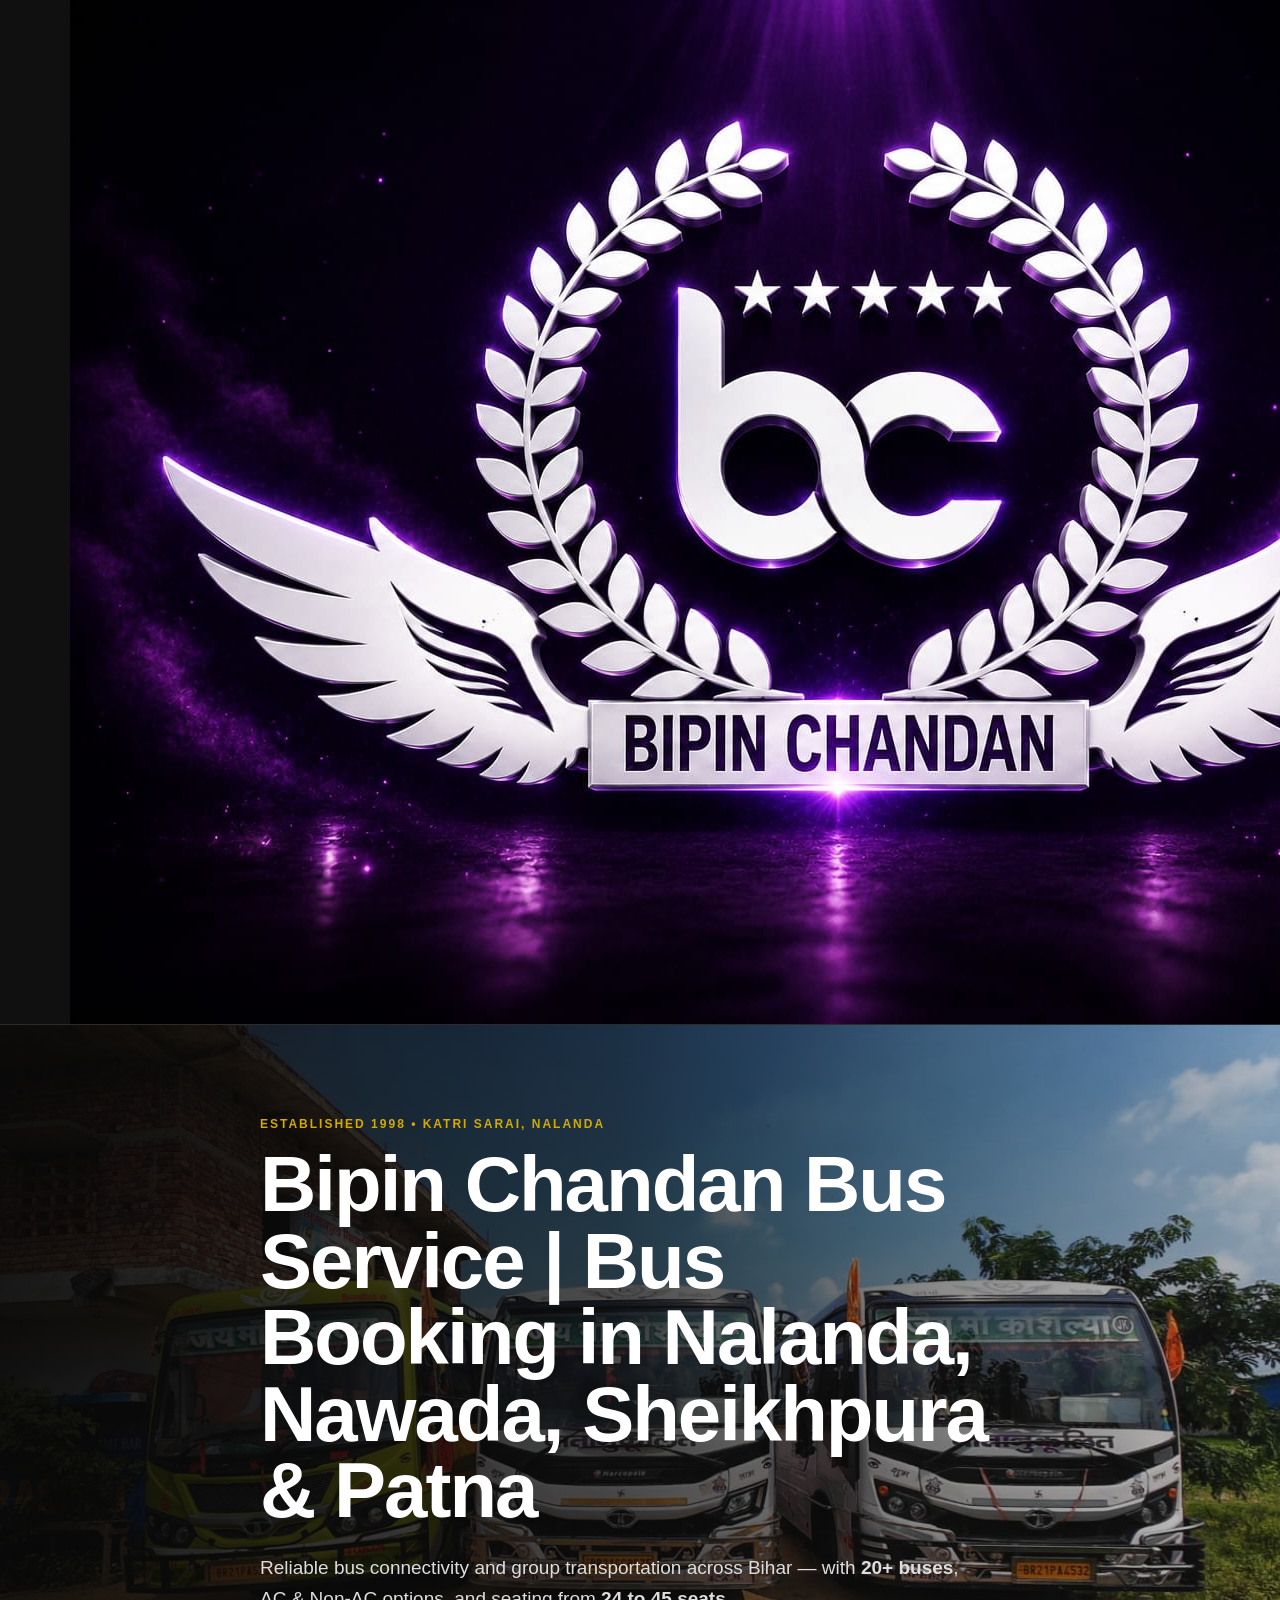
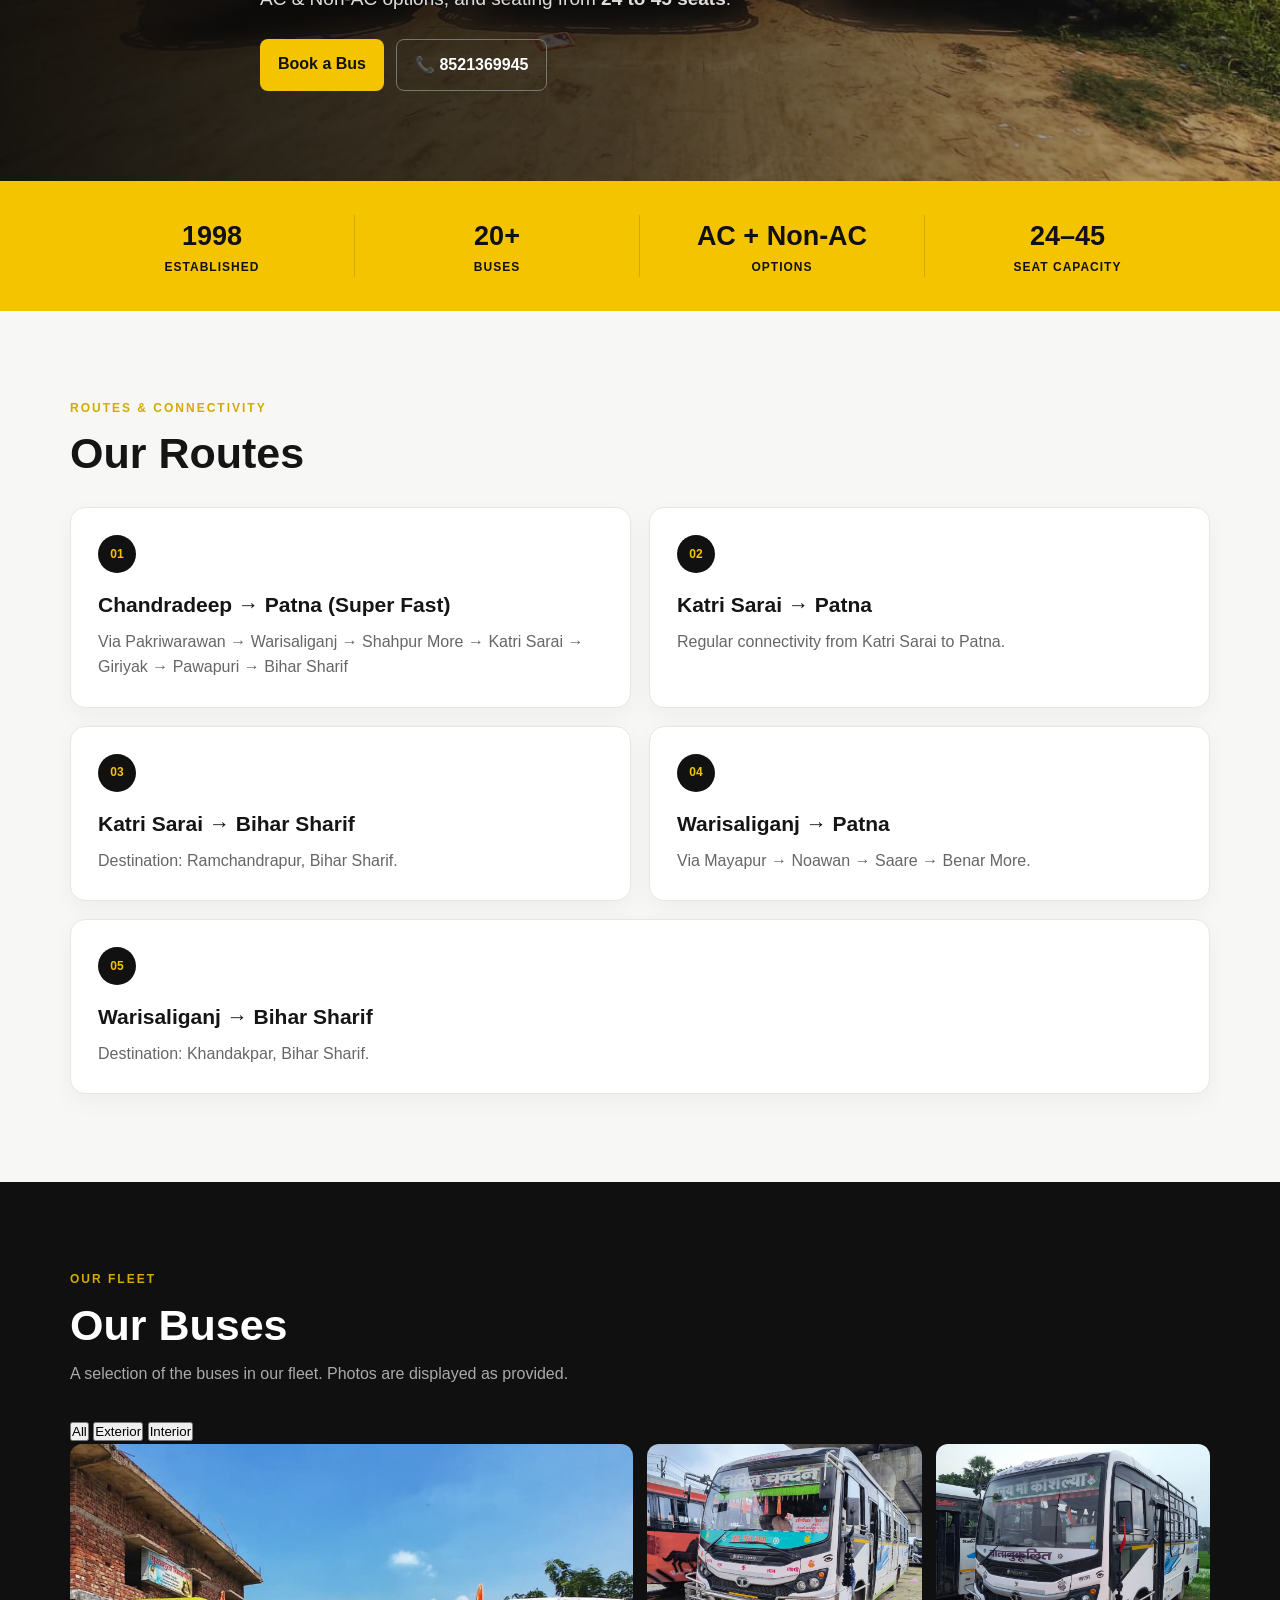
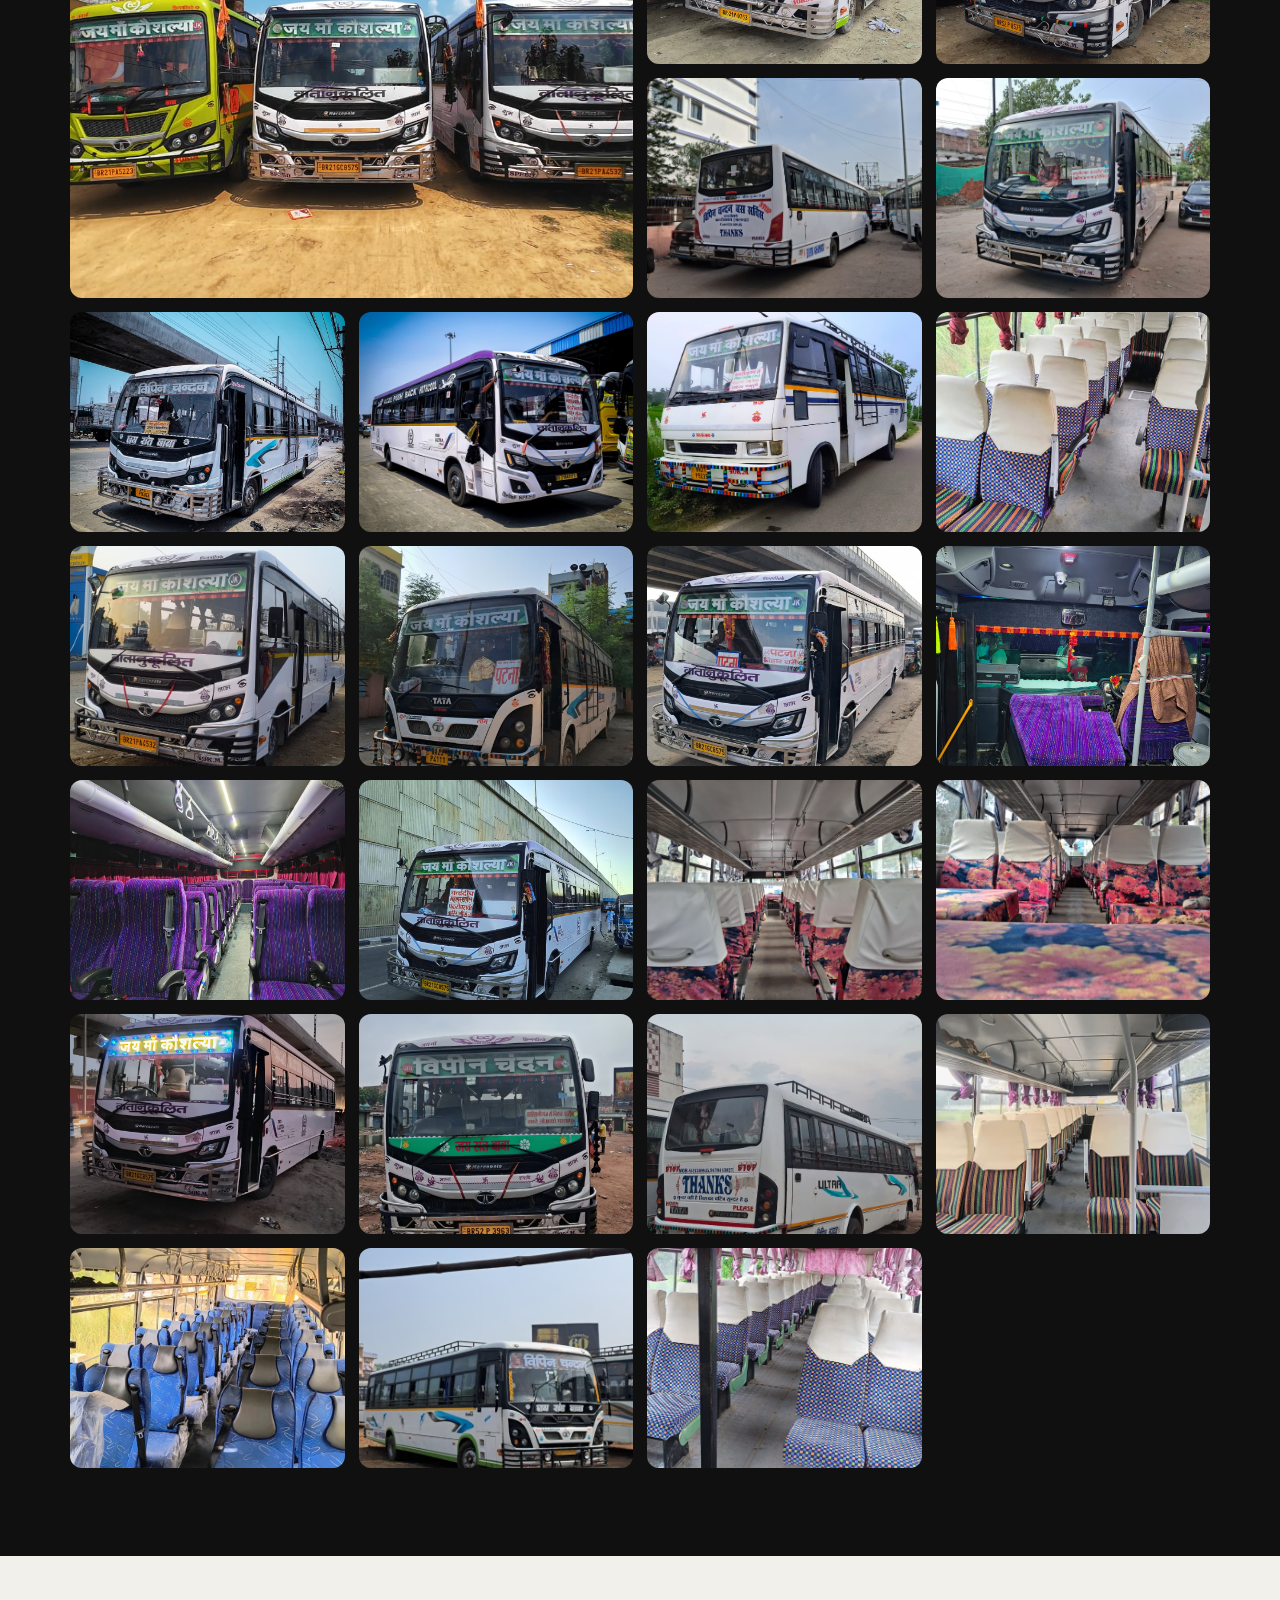
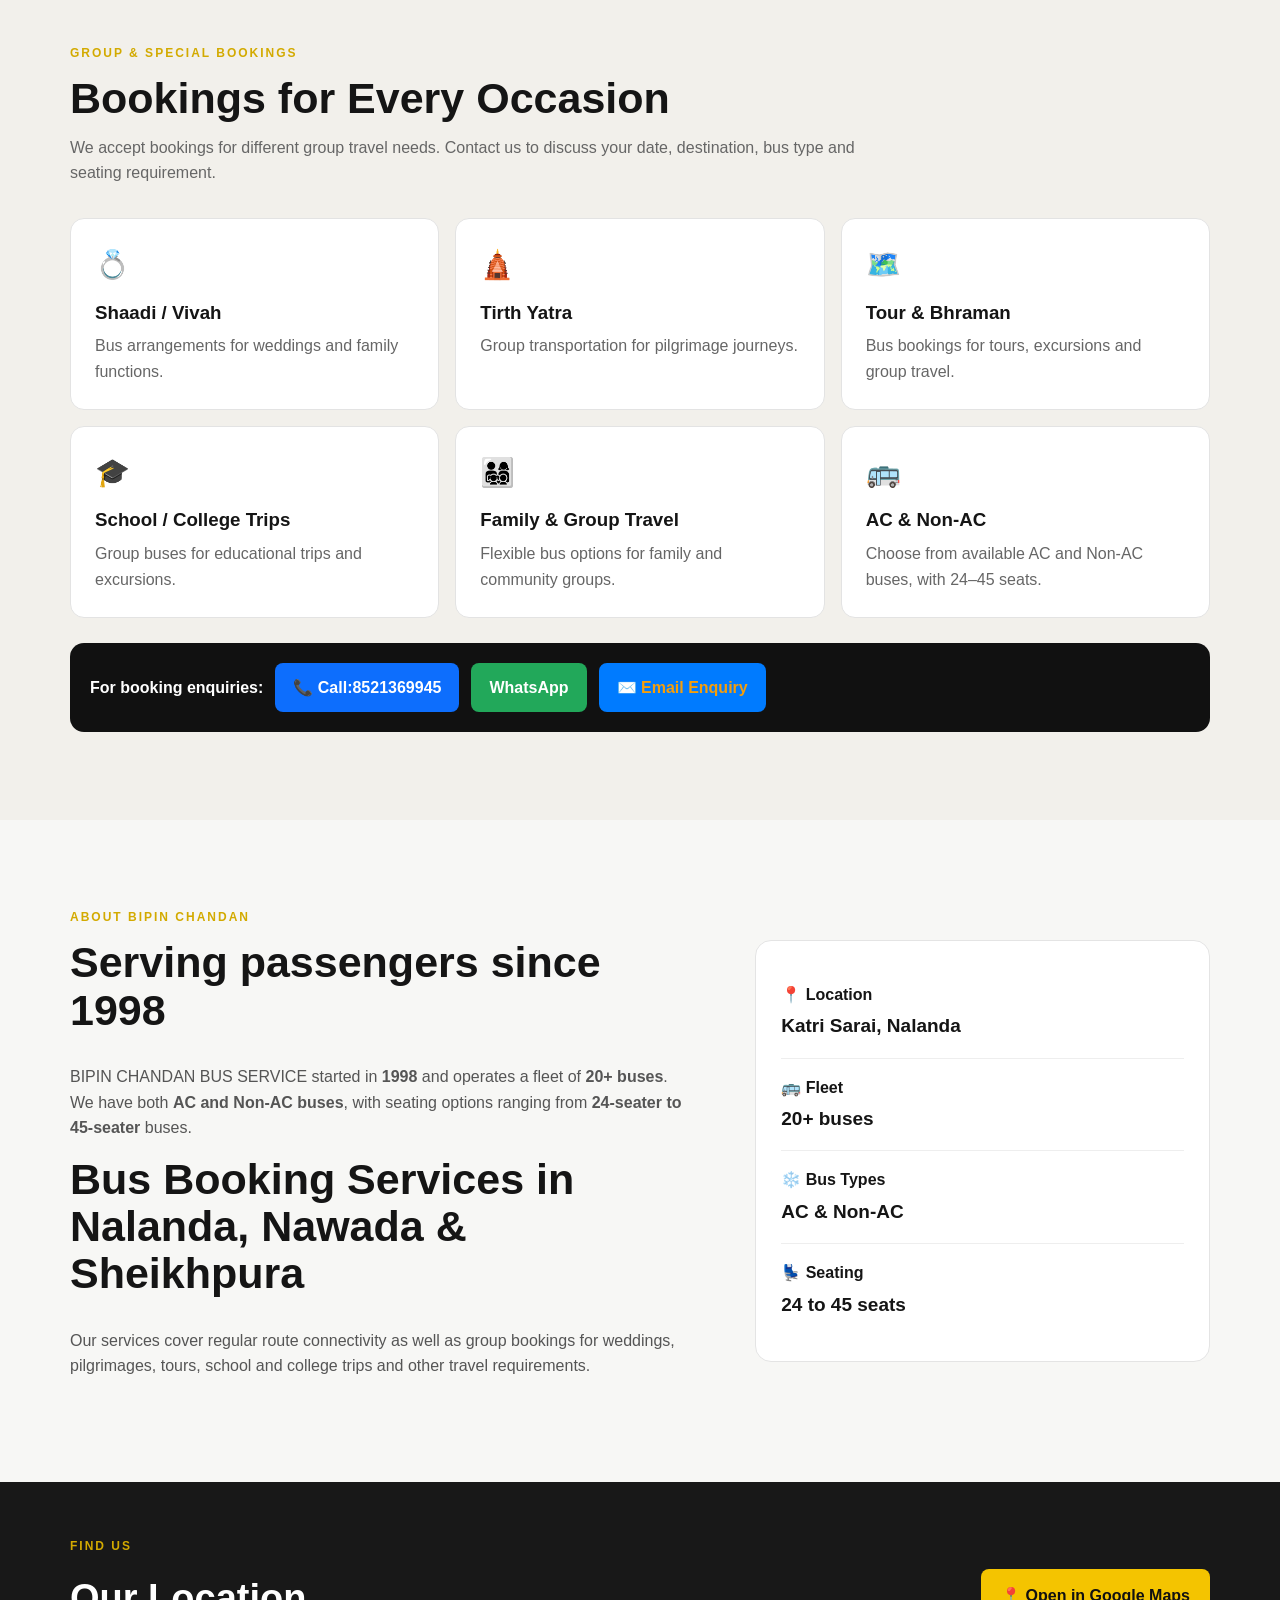
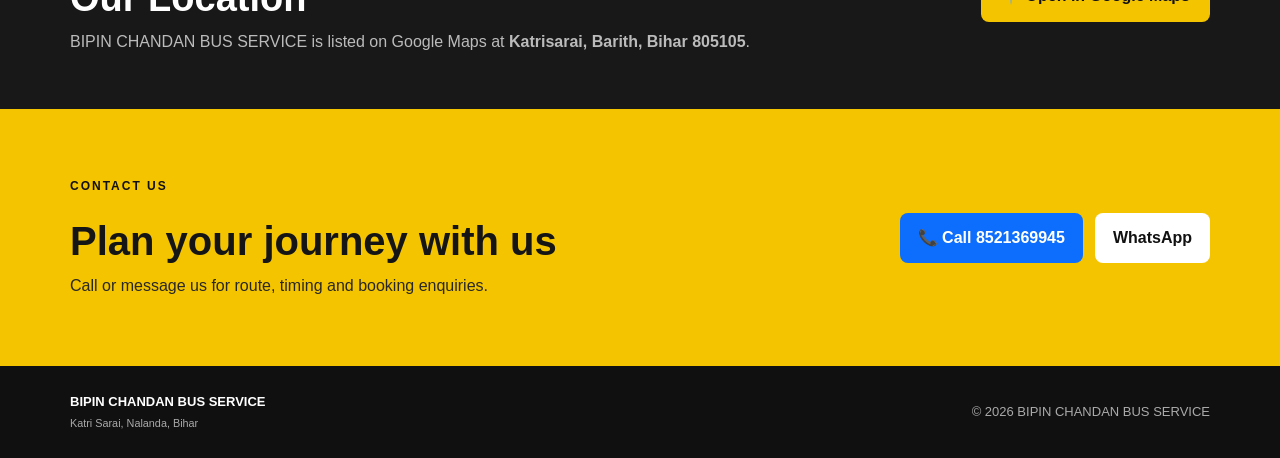
==== commit 2b022b91: "Update index.html" ====
--- a/index.html
+++ b/index.html
@@ -42,7 +42,7 @@
 <div class="container nav">
 
 <a class="brand" href="#home">
-<div class="brand-icon">BC</div>
+<img class="brand-logo" src="images/logo.jpeg" alt="BIPIN CHANDAN BUS SERVICE Logo">
 <span>
 <b>BIPIN CHANDAN</b>
 <small>BUS SERVICE</small>
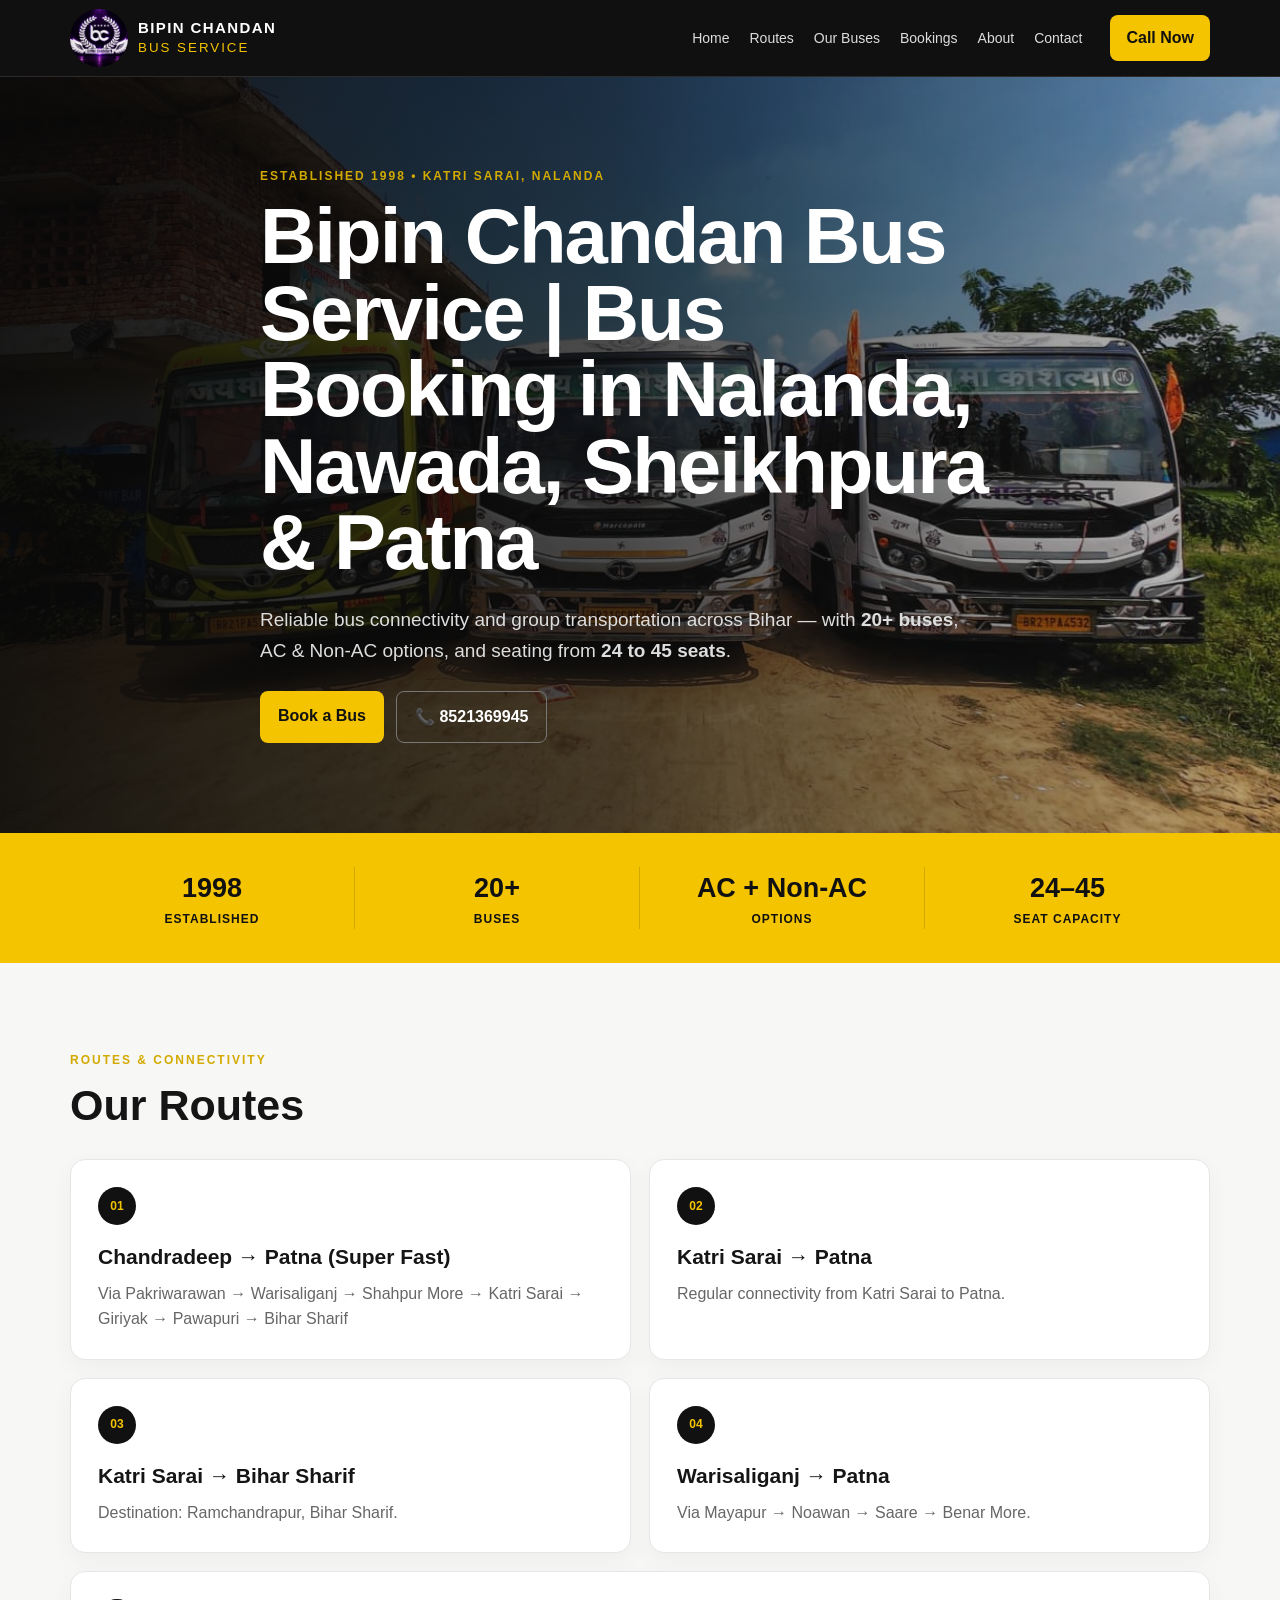
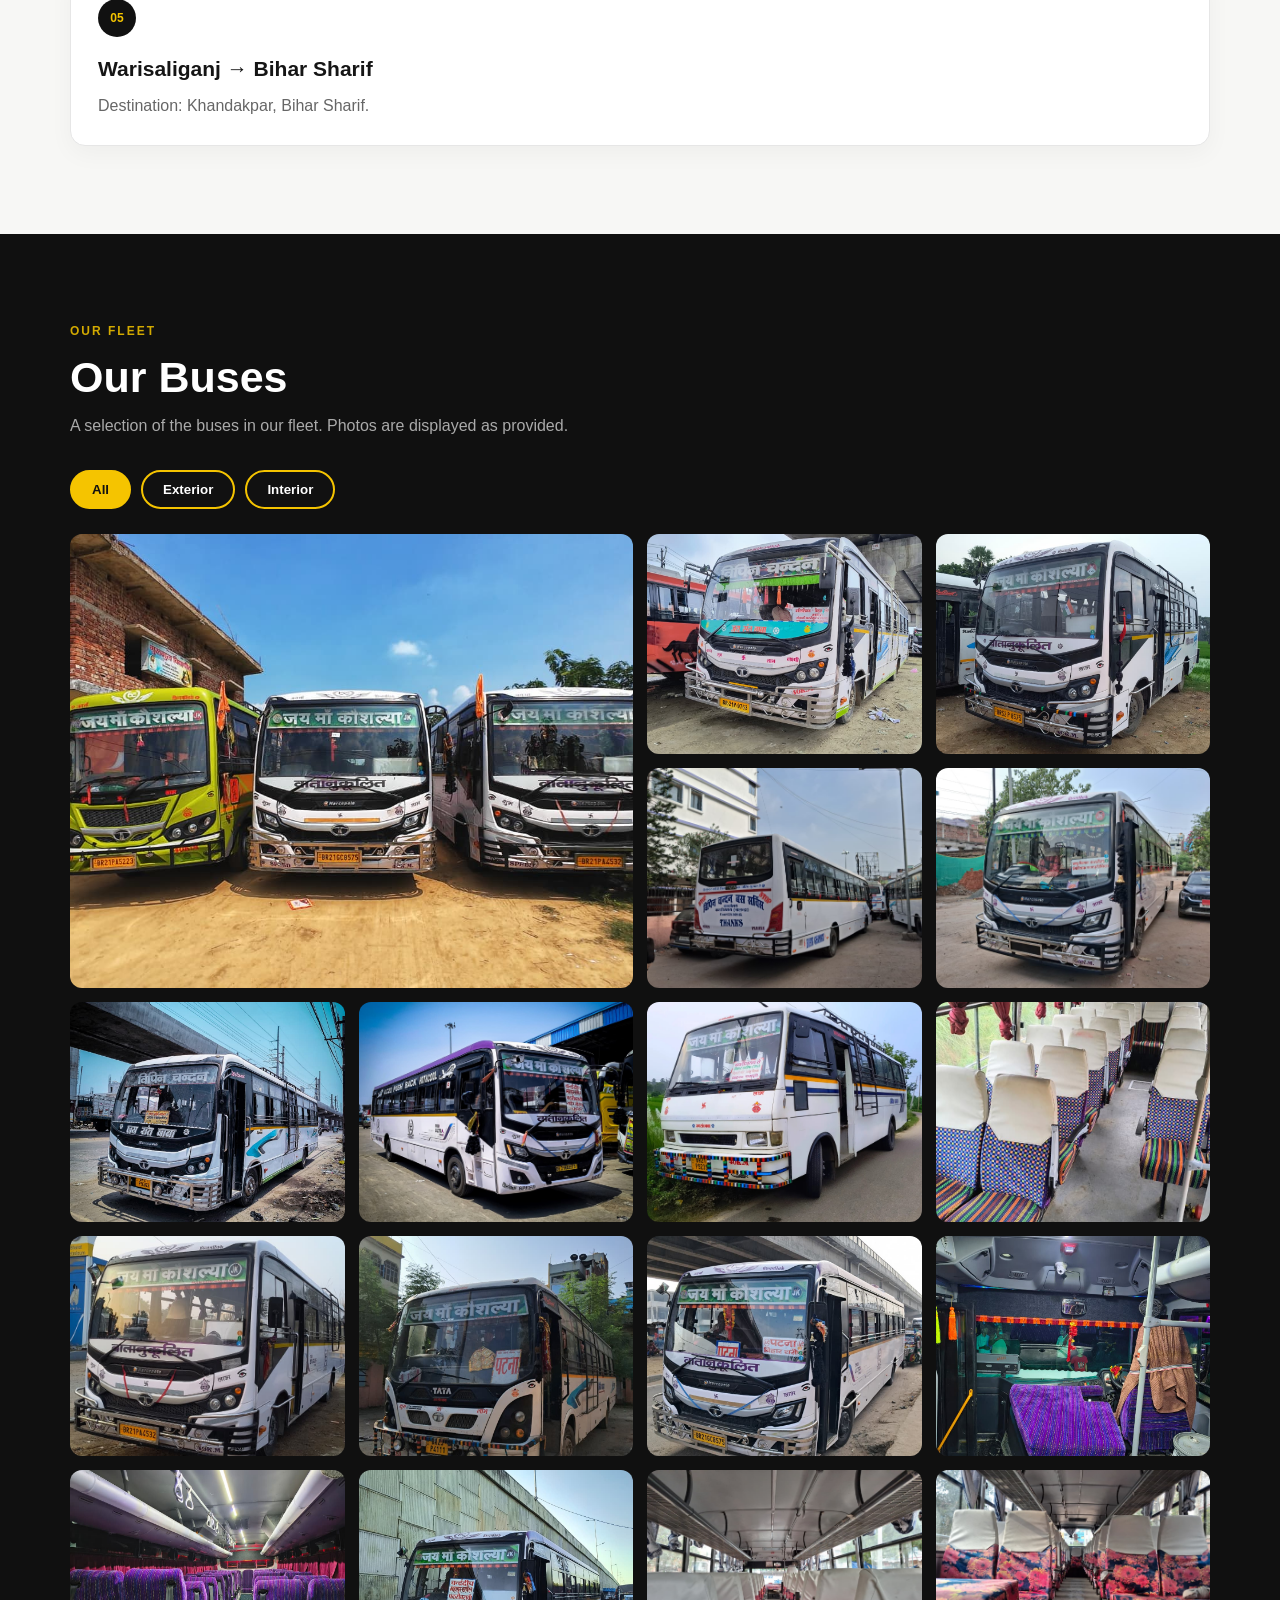
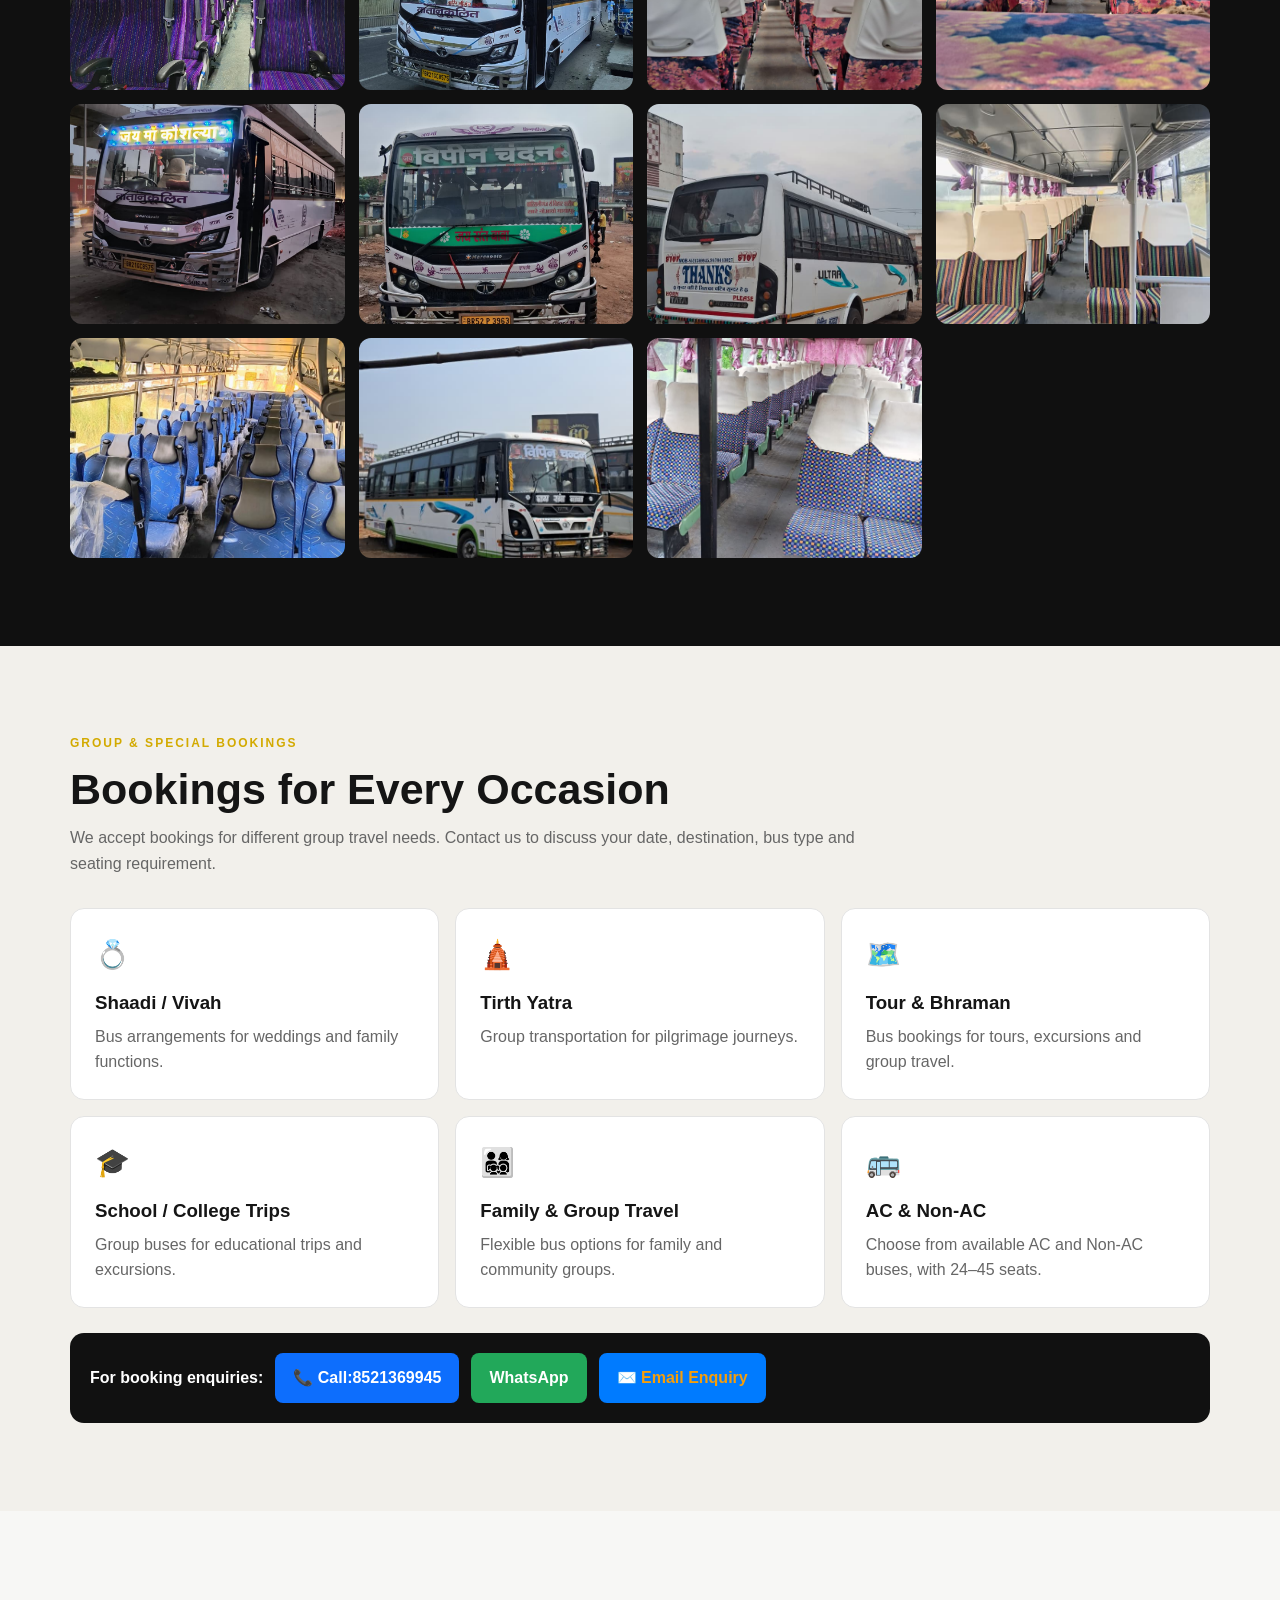
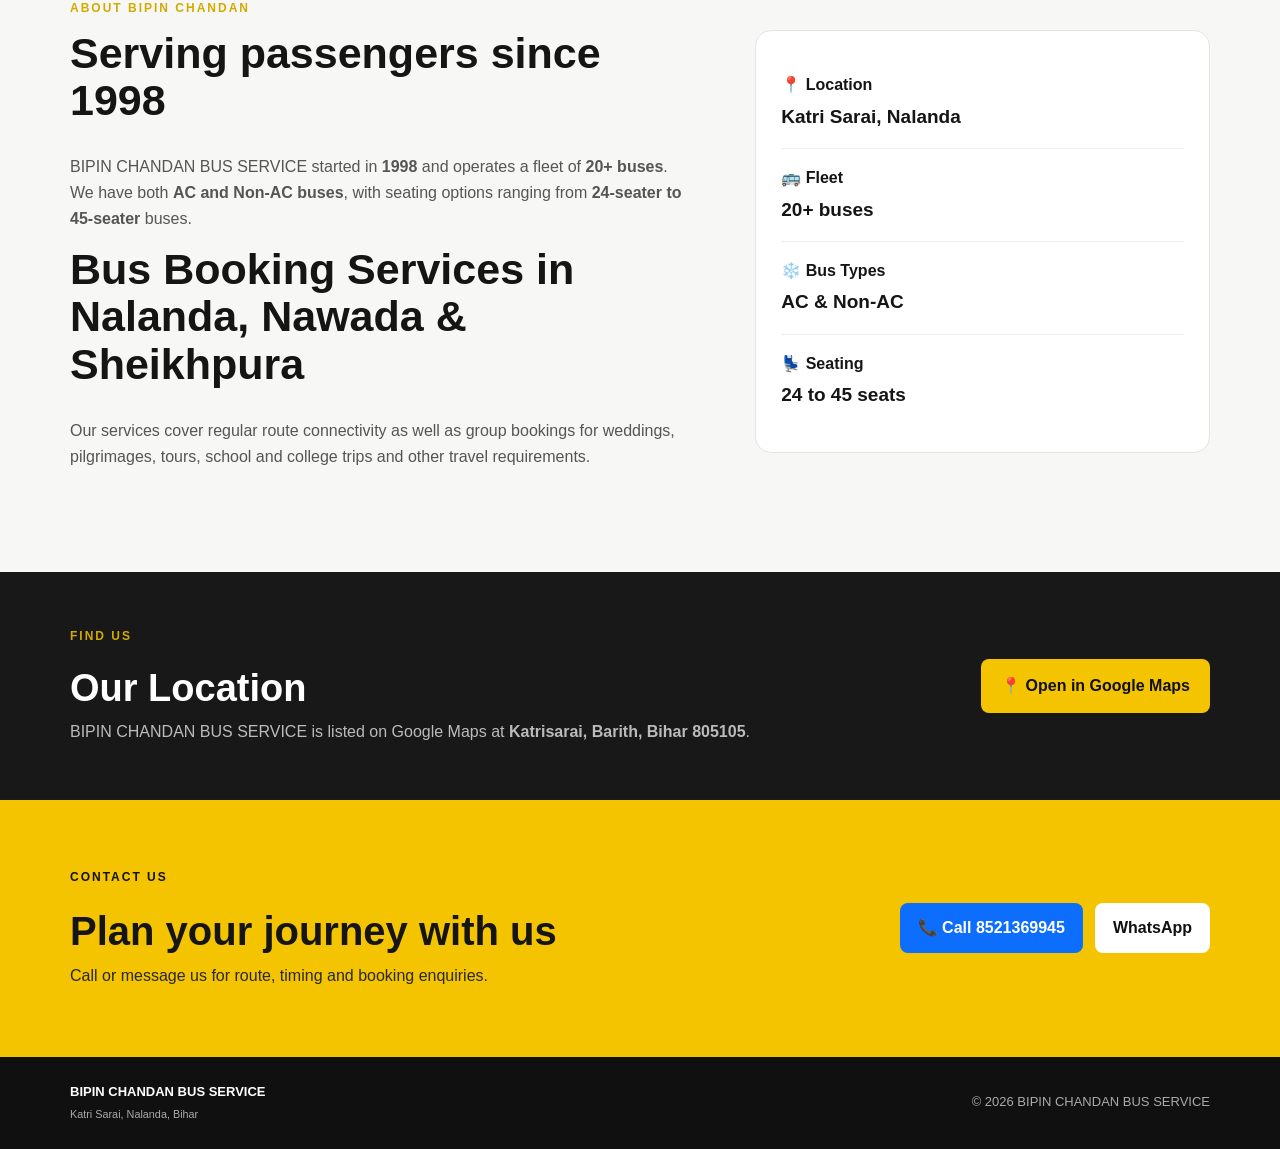
==== commit 2ce24341: "Update index.html" ====
--- a/index.html
+++ b/index.html
@@ -6,7 +6,7 @@
 
 <title>Bipin Chandan Bus Service | Bus Booking in Nalanda, Nawada & Sheikhpura, Bihar</title>
 
-<meta name="description" content="Bipin Chandan Bus Service, Katri Sarai, Nalanda, Bihar — Bus booking services in Nalanda, Nawada and Sheikhpura. AC and Non-AC buses from 24 to 45 seats for weddings, tours, Tirth Yatra, school and college trips.">
+<meta name="description" content="Bipin Chandan Bus Service, Katri Sarai, Nalanda, Bihar — Bus booking services in Nalanda, Nawada,Sheikhpura and Patna. AC and Non-AC buses from 24 to 45 seats for weddings, tours, Tirth Yatra, school and college trips.">
 
 <link rel="stylesheet" href="style.css">
 
@@ -19,7 +19,7 @@
   "url": "https://bipinchandan.github.io/bipin-chandan-bus-service/",
   "telephone": "+918521369945",
   "email": "bipinchandanbusservice@gmail.com",
-  "description": "Bipin Chandan Bus Service, Katri Sarai, Nalanda, Bihar — Bus booking services in Nalanda, Nawada Sheikhpura and Patna. AC and Non-AC buses from 24 to 45 seats for weddings, tours, Tirth Yatra, school and college trips.",
+  "description": "Bipin Chandan Bus Service, Katri Sarai, Nalanda, Bihar — Bus service in Nalanda, Nawada, Sheikhpura and Patna. AC and Non-AC buses from 24 to 45 seats for weddings, tours, Tirth Yatra, school and college trips.",
   "address": {
     "@type": "PostalAddress",
     "addressLocality": "Katri Sarai",
@@ -30,6 +30,7 @@
     "Nalanda",
     "Nawada",
     "Sheikhpura"
+    "Patna"
   ]
 }
 </script>
--- a/style.css
+++ b/style.css
@@ -10,3 +10,33 @@
   color: #ffffff;
   border: none;
 }
+.brand-logo {
+  width: 58px;
+  height: 58px;
+  border-radius: 50%;
+  object-fit: cover;
+  display: block;
+}
+.gallery-filters {
+  display: flex;
+  gap: 10px;
+  flex-wrap: wrap;
+  margin: 25px 0;
+}
+
+.filter-btn {
+  background: #111;
+  color: #fff;
+  border: 2px solid #f5c400;
+  padding: 10px 20px;
+  border-radius: 25px;
+  font-weight: 700;
+  cursor: pointer;
+  transition: 0.2s ease;
+}
+
+.filter-btn:hover,
+.filter-btn.active {
+  background: #f5c400;
+  color: #111;
+}
